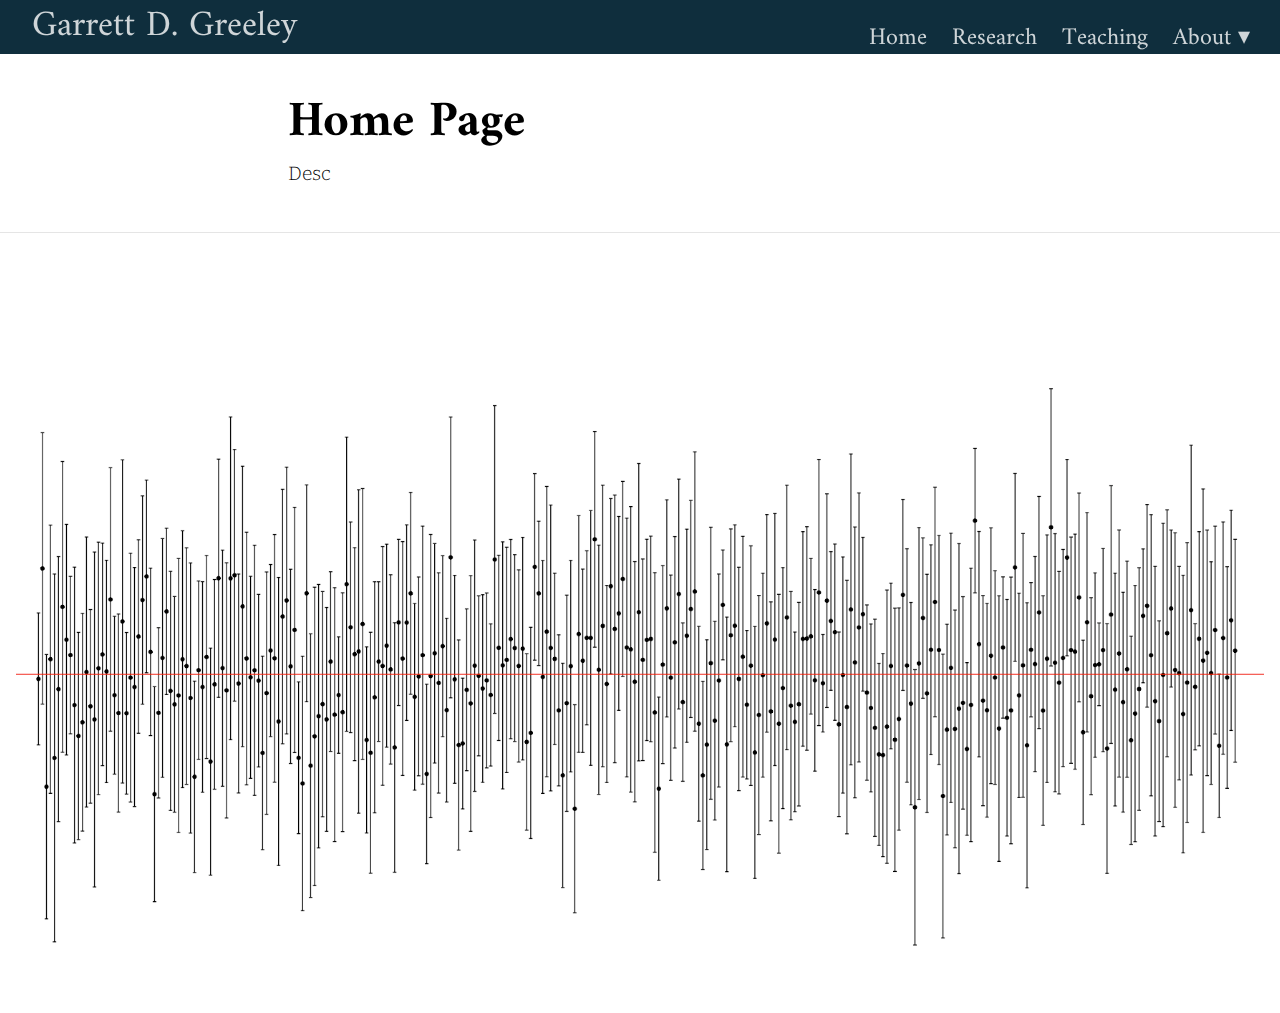
==== docs/index.html @ 9ba61460 "work on banner" ====
<!DOCTYPE html>

<html xmlns="http://www.w3.org/1999/xhtml" lang="" xml:lang="">

<head>
  <meta charset="utf-8"/>
  <meta name="viewport" content="width=device-width, initial-scale=1"/>
  <meta http-equiv="X-UA-Compatible" content="IE=Edge,chrome=1"/>
  <meta name="generator" content="distill" />

  <style type="text/css">
  /* Hide doc at startup (prevent jankiness while JS renders/transforms) */
  body {
    visibility: hidden;
  }
  </style>

 <!--radix_placeholder_import_source-->
 <!--/radix_placeholder_import_source-->

<style type="text/css">code{white-space: pre;}</style>
<style type="text/css" data-origin="pandoc">
pre > code.sourceCode { white-space: pre; position: relative; }
pre > code.sourceCode > span { display: inline-block; line-height: 1.25; }
pre > code.sourceCode > span:empty { height: 1.2em; }
.sourceCode { overflow: visible; }
code.sourceCode > span { color: inherit; text-decoration: inherit; }
div.sourceCode { margin: 1em 0; }
pre.sourceCode { margin: 0; }
@media screen {
div.sourceCode { overflow: auto; }
}
@media print {
pre > code.sourceCode { white-space: pre-wrap; }
pre > code.sourceCode > span { text-indent: -5em; padding-left: 5em; }
}
pre.numberSource code
  { counter-reset: source-line 0; }
pre.numberSource code > span
  { position: relative; left: -4em; counter-increment: source-line; }
pre.numberSource code > span > a:first-child::before
  { content: counter(source-line);
    position: relative; left: -1em; text-align: right; vertical-align: baseline;
    border: none; display: inline-block;
    -webkit-touch-callout: none; -webkit-user-select: none;
    -khtml-user-select: none; -moz-user-select: none;
    -ms-user-select: none; user-select: none;
    padding: 0 4px; width: 4em;
    color: #aaaaaa;
  }
pre.numberSource { margin-left: 3em; border-left: 1px solid #aaaaaa;  padding-left: 4px; }
div.sourceCode
  {   }
@media screen {
pre > code.sourceCode > span > a:first-child::before { text-decoration: underline; }
}
code span.al { color: #ad0000; } /* Alert */
code span.an { color: #5e5e5e; } /* Annotation */
code span.at { color: #20794d; } /* Attribute */
code span.bn { color: #ad0000; } /* BaseN */
code span.bu { } /* BuiltIn */
code span.cf { color: #007ba5; } /* ControlFlow */
code span.ch { color: #20794d; } /* Char */
code span.cn { color: #8f5902; } /* Constant */
code span.co { color: #5e5e5e; } /* Comment */
code span.cv { color: #5e5e5e; font-style: italic; } /* CommentVar */
code span.do { color: #5e5e5e; font-style: italic; } /* Documentation */
code span.dt { color: #ad0000; } /* DataType */
code span.dv { color: #ad0000; } /* DecVal */
code span.er { color: #ad0000; } /* Error */
code span.ex { } /* Extension */
code span.fl { color: #ad0000; } /* Float */
code span.fu { color: #4758ab; } /* Function */
code span.im { } /* Import */
code span.in { color: #5e5e5e; } /* Information */
code span.kw { color: #007ba5; } /* Keyword */
code span.op { color: #5e5e5e; } /* Operator */
code span.ot { color: #007ba5; } /* Other */
code span.pp { color: #ad0000; } /* Preprocessor */
code span.sc { color: #20794d; } /* SpecialChar */
code span.ss { color: #20794d; } /* SpecialString */
code span.st { color: #20794d; } /* String */
code span.va { color: #111111; } /* Variable */
code span.vs { color: #20794d; } /* VerbatimString */
code span.wa { color: #5e5e5e; font-style: italic; } /* Warning */
</style>

  <!--radix_placeholder_meta_tags-->
  <title>Garrett D. Greeley: Home Page</title>

  <meta property="description" itemprop="description" content="Desc"/>



  <!--  https://developers.facebook.com/docs/sharing/webmasters#markup -->
  <meta property="og:title" content="Garrett D. Greeley: Home Page"/>
  <meta property="og:type" content="article"/>
  <meta property="og:description" content="Desc"/>
  <meta property="og:locale" content="en_US"/>
  <meta property="og:site_name" content="Garrett D. Greeley"/>

  <!--  https://dev.twitter.com/cards/types/summary -->
  <meta property="twitter:card" content="summary"/>
  <meta property="twitter:title" content="Garrett D. Greeley: Home Page"/>
  <meta property="twitter:description" content="Desc"/>

  <!--/radix_placeholder_meta_tags-->
  <!--radix_placeholder_rmarkdown_metadata-->

  <script type="text/json" id="radix-rmarkdown-metadata">
  {"type":"list","attributes":{"names":{"type":"character","attributes":{},"value":["title","description","site"]}},"value":[{"type":"character","attributes":{},"value":["Home Page"]},{"type":"character","attributes":{},"value":["Desc"]},{"type":"character","attributes":{},"value":["distill::distill_website"]}]}
  </script>
  <!--/radix_placeholder_rmarkdown_metadata-->
  <!--radix_placeholder_navigation_in_header-->
  <meta name="distill:offset" content=""/>

  <script type="application/javascript">

    window.headroom_prevent_pin = false;

    window.document.addEventListener("DOMContentLoaded", function (event) {

      // initialize headroom for banner
      var header = $('header').get(0);
      var headerHeight = header.offsetHeight;
      var headroom = new Headroom(header, {
        tolerance: 5,
        onPin : function() {
          if (window.headroom_prevent_pin) {
            window.headroom_prevent_pin = false;
            headroom.unpin();
          }
        }
      });
      headroom.init();
      if(window.location.hash)
        headroom.unpin();
      $(header).addClass('headroom--transition');

      // offset scroll location for banner on hash change
      // (see: https://github.com/WickyNilliams/headroom.js/issues/38)
      window.addEventListener("hashchange", function(event) {
        window.scrollTo(0, window.pageYOffset - (headerHeight + 25));
      });

      // responsive menu
      $('.distill-site-header').each(function(i, val) {
        var topnav = $(this);
        var toggle = topnav.find('.nav-toggle');
        toggle.on('click', function() {
          topnav.toggleClass('responsive');
        });
      });

      // nav dropdowns
      $('.nav-dropbtn').click(function(e) {
        $(this).next('.nav-dropdown-content').toggleClass('nav-dropdown-active');
        $(this).parent().siblings('.nav-dropdown')
           .children('.nav-dropdown-content').removeClass('nav-dropdown-active');
      });
      $("body").click(function(e){
        $('.nav-dropdown-content').removeClass('nav-dropdown-active');
      });
      $(".nav-dropdown").click(function(e){
        e.stopPropagation();
      });
    });
  </script>

  <style type="text/css">

  /* Theme (user-documented overrideables for nav appearance) */

  .distill-site-nav {
    color: rgba(255, 255, 255, 0.8);
    background-color: #0F2E3D;
    font-size: 15px;
    font-weight: 300;
  }

  .distill-site-nav a {
    color: inherit;
    text-decoration: none;
  }

  .distill-site-nav a:hover {
    color: white;
  }

  @media print {
    .distill-site-nav {
      display: none;
    }
  }

  .distill-site-header {

  }

  .distill-site-footer {

  }


  /* Site Header */

  .distill-site-header {
    width: 100%;
    box-sizing: border-box;
    z-index: 3;
  }

  .distill-site-header .nav-left {
    display: inline-block;
    margin-left: 8px;
  }

  @media screen and (max-width: 768px) {
    .distill-site-header .nav-left {
      margin-left: 0;
    }
  }


  .distill-site-header .nav-right {
    float: right;
    margin-right: 8px;
  }

  .distill-site-header a,
  .distill-site-header .title {
    display: inline-block;
    text-align: center;
    padding: 14px 10px 14px 10px;
  }

  .distill-site-header .title {
    font-size: 18px;
    min-width: 150px;
  }

  .distill-site-header .logo {
    padding: 0;
  }

  .distill-site-header .logo img {
    display: none;
    max-height: 20px;
    width: auto;
    margin-bottom: -4px;
  }

  .distill-site-header .nav-image img {
    max-height: 18px;
    width: auto;
    display: inline-block;
    margin-bottom: -3px;
  }



  @media screen and (min-width: 1000px) {
    .distill-site-header .logo img {
      display: inline-block;
    }
    .distill-site-header .nav-left {
      margin-left: 20px;
    }
    .distill-site-header .nav-right {
      margin-right: 20px;
    }
    .distill-site-header .title {
      padding-left: 12px;
    }
  }


  .distill-site-header .nav-toggle {
    display: none;
  }

  .nav-dropdown {
    display: inline-block;
    position: relative;
  }

  .nav-dropdown .nav-dropbtn {
    border: none;
    outline: none;
    color: rgba(255, 255, 255, 0.8);
    padding: 16px 10px;
    background-color: transparent;
    font-family: inherit;
    font-size: inherit;
    font-weight: inherit;
    margin: 0;
    margin-top: 1px;
    z-index: 2;
  }

  .nav-dropdown-content {
    display: none;
    position: absolute;
    background-color: white;
    min-width: 200px;
    border: 1px solid rgba(0,0,0,0.15);
    border-radius: 4px;
    box-shadow: 0px 8px 16px 0px rgba(0,0,0,0.1);
    z-index: 1;
    margin-top: 2px;
    white-space: nowrap;
    padding-top: 4px;
    padding-bottom: 4px;
  }

  .nav-dropdown-content hr {
    margin-top: 4px;
    margin-bottom: 4px;
    border: none;
    border-bottom: 1px solid rgba(0, 0, 0, 0.1);
  }

  .nav-dropdown-active {
    display: block;
  }

  .nav-dropdown-content a, .nav-dropdown-content .nav-dropdown-header {
    color: black;
    padding: 6px 24px;
    text-decoration: none;
    display: block;
    text-align: left;
  }

  .nav-dropdown-content .nav-dropdown-header {
    display: block;
    padding: 5px 24px;
    padding-bottom: 0;
    text-transform: uppercase;
    font-size: 14px;
    color: #999999;
    white-space: nowrap;
  }

  .nav-dropdown:hover .nav-dropbtn {
    color: white;
  }

  .nav-dropdown-content a:hover {
    background-color: #ddd;
    color: black;
  }

  .nav-right .nav-dropdown-content {
    margin-left: -45%;
    right: 0;
  }

  @media screen and (max-width: 768px) {
    .distill-site-header a, .distill-site-header .nav-dropdown  {display: none;}
    .distill-site-header a.nav-toggle {
      float: right;
      display: block;
    }
    .distill-site-header .title {
      margin-left: 0;
    }
    .distill-site-header .nav-right {
      margin-right: 0;
    }
    .distill-site-header {
      overflow: hidden;
    }
    .nav-right .nav-dropdown-content {
      margin-left: 0;
    }
  }


  @media screen and (max-width: 768px) {
    .distill-site-header.responsive {position: relative; min-height: 500px; }
    .distill-site-header.responsive a.nav-toggle {
      position: absolute;
      right: 0;
      top: 0;
    }
    .distill-site-header.responsive a,
    .distill-site-header.responsive .nav-dropdown {
      display: block;
      text-align: left;
    }
    .distill-site-header.responsive .nav-left,
    .distill-site-header.responsive .nav-right {
      width: 100%;
    }
    .distill-site-header.responsive .nav-dropdown {float: none;}
    .distill-site-header.responsive .nav-dropdown-content {position: relative;}
    .distill-site-header.responsive .nav-dropdown .nav-dropbtn {
      display: block;
      width: 100%;
      text-align: left;
    }
  }

  /* Site Footer */

  .distill-site-footer {
    width: 100%;
    overflow: hidden;
    box-sizing: border-box;
    z-index: 3;
    margin-top: 30px;
    padding-top: 30px;
    padding-bottom: 30px;
    text-align: center;
  }

  /* Headroom */

  d-title {
    padding-top: 6rem;
  }

  @media print {
    d-title {
      padding-top: 4rem;
    }
  }

  .headroom {
    z-index: 1000;
    position: fixed;
    top: 0;
    left: 0;
    right: 0;
  }

  .headroom--transition {
    transition: all .4s ease-in-out;
  }

  .headroom--unpinned {
    top: -100px;
  }

  .headroom--pinned {
    top: 0;
  }

  /* adjust viewport for navbar height */
  /* helps vertically center bootstrap (non-distill) content */
  .min-vh-100 {
    min-height: calc(100vh - 100px) !important;
  }

  </style>

  <script src="site_libs/jquery-1.11.3/jquery.min.js"></script>
  <link href="site_libs/font-awesome-5.1.0/css/all.css" rel="stylesheet"/>
  <link href="site_libs/font-awesome-5.1.0/css/v4-shims.css" rel="stylesheet"/>
  <script src="site_libs/headroom-0.9.4/headroom.min.js"></script>
  <script src="site_libs/autocomplete-0.37.1/autocomplete.min.js"></script>
  <script src="site_libs/fuse-6.4.1/fuse.min.js"></script>

  <script type="application/javascript">

  function getMeta(metaName) {
    var metas = document.getElementsByTagName('meta');
    for (let i = 0; i < metas.length; i++) {
      if (metas[i].getAttribute('name') === metaName) {
        return metas[i].getAttribute('content');
      }
    }
    return '';
  }

  function offsetURL(url) {
    var offset = getMeta('distill:offset');
    return offset ? offset + '/' + url : url;
  }

  function createFuseIndex() {

    // create fuse index
    var options = {
      keys: [
        { name: 'title', weight: 20 },
        { name: 'categories', weight: 15 },
        { name: 'description', weight: 10 },
        { name: 'contents', weight: 5 },
      ],
      ignoreLocation: true,
      threshold: 0
    };
    var fuse = new window.Fuse([], options);

    // fetch the main search.json
    return fetch(offsetURL('search.json'))
      .then(function(response) {
        if (response.status == 200) {
          return response.json().then(function(json) {
            // index main articles
            json.articles.forEach(function(article) {
              fuse.add(article);
            });
            // download collections and index their articles
            return Promise.all(json.collections.map(function(collection) {
              return fetch(offsetURL(collection)).then(function(response) {
                if (response.status === 200) {
                  return response.json().then(function(articles) {
                    articles.forEach(function(article) {
                      fuse.add(article);
                    });
                  })
                } else {
                  return Promise.reject(
                    new Error('Unexpected status from search index request: ' +
                              response.status)
                  );
                }
              });
            })).then(function() {
              return fuse;
            });
          });

        } else {
          return Promise.reject(
            new Error('Unexpected status from search index request: ' +
                        response.status)
          );
        }
      });
  }

  window.document.addEventListener("DOMContentLoaded", function (event) {

    // get search element (bail if we don't have one)
    var searchEl = window.document.getElementById('distill-search');
    if (!searchEl)
      return;

    createFuseIndex()
      .then(function(fuse) {

        // make search box visible
        searchEl.classList.remove('hidden');

        // initialize autocomplete
        var options = {
          autoselect: true,
          hint: false,
          minLength: 2,
        };
        window.autocomplete(searchEl, options, [{
          source: function(query, callback) {
            const searchOptions = {
              isCaseSensitive: false,
              shouldSort: true,
              minMatchCharLength: 2,
              limit: 10,
            };
            var results = fuse.search(query, searchOptions);
            callback(results
              .map(function(result) { return result.item; })
            );
          },
          templates: {
            suggestion: function(suggestion) {
              var img = suggestion.preview && Object.keys(suggestion.preview).length > 0
                ? `<img src="${offsetURL(suggestion.preview)}"</img>`
                : '';
              var html = `
                <div class="search-item">
                  <h3>${suggestion.title}</h3>
                  <div class="search-item-description">
                    ${suggestion.description || ''}
                  </div>
                  <div class="search-item-preview">
                    ${img}
                  </div>
                </div>
              `;
              return html;
            }
          }
        }]).on('autocomplete:selected', function(event, suggestion) {
          window.location.href = offsetURL(suggestion.path);
        });
        // remove inline display style on autocompleter (we want to
        // manage responsive display via css)
        $('.algolia-autocomplete').css("display", "");
      })
      .catch(function(error) {
        console.log(error);
      });

  });

  </script>

  <style type="text/css">

  .nav-search {
    font-size: x-small;
  }

  /* Algolioa Autocomplete */

  .algolia-autocomplete {
    display: inline-block;
    margin-left: 10px;
    vertical-align: sub;
    background-color: white;
    color: black;
    padding: 6px;
    padding-top: 8px;
    padding-bottom: 0;
    border-radius: 6px;
    border: 1px #0F2E3D solid;
    width: 180px;
  }


  @media screen and (max-width: 768px) {
    .distill-site-nav .algolia-autocomplete {
      display: none;
      visibility: hidden;
    }
    .distill-site-nav.responsive .algolia-autocomplete {
      display: inline-block;
      visibility: visible;
    }
    .distill-site-nav.responsive .algolia-autocomplete .aa-dropdown-menu {
      margin-left: 0;
      width: 400px;
      max-height: 400px;
    }
  }

  .algolia-autocomplete .aa-input, .algolia-autocomplete .aa-hint {
    width: 90%;
    outline: none;
    border: none;
  }

  .algolia-autocomplete .aa-hint {
    color: #999;
  }
  .algolia-autocomplete .aa-dropdown-menu {
    width: 550px;
    max-height: 70vh;
    overflow-x: visible;
    overflow-y: scroll;
    padding: 5px;
    margin-top: 3px;
    margin-left: -150px;
    background-color: #fff;
    border-radius: 5px;
    border: 1px solid #999;
    border-top: none;
  }

  .algolia-autocomplete .aa-dropdown-menu .aa-suggestion {
    cursor: pointer;
    padding: 5px 4px;
    border-bottom: 1px solid #eee;
  }

  .algolia-autocomplete .aa-dropdown-menu .aa-suggestion:last-of-type {
    border-bottom: none;
    margin-bottom: 2px;
  }

  .algolia-autocomplete .aa-dropdown-menu .aa-suggestion .search-item {
    overflow: hidden;
    font-size: 0.8em;
    line-height: 1.4em;
  }

  .algolia-autocomplete .aa-dropdown-menu .aa-suggestion .search-item h3 {
    font-size: 1rem;
    margin-block-start: 0;
    margin-block-end: 5px;
  }

  .algolia-autocomplete .aa-dropdown-menu .aa-suggestion .search-item-description {
    display: inline-block;
    overflow: hidden;
    height: 2.8em;
    width: 80%;
    margin-right: 4%;
  }

  .algolia-autocomplete .aa-dropdown-menu .aa-suggestion .search-item-preview {
    display: inline-block;
    width: 15%;
  }

  .algolia-autocomplete .aa-dropdown-menu .aa-suggestion .search-item-preview img {
    height: 3em;
    width: auto;
    display: none;
  }

  .algolia-autocomplete .aa-dropdown-menu .aa-suggestion .search-item-preview img[src] {
    display: initial;
  }

  .algolia-autocomplete .aa-dropdown-menu .aa-suggestion.aa-cursor {
    background-color: #eee;
  }
  .algolia-autocomplete .aa-dropdown-menu .aa-suggestion em {
    font-weight: bold;
    font-style: normal;
  }

  </style>


  <!--/radix_placeholder_navigation_in_header-->
  <!--radix_placeholder_distill-->

  <style type="text/css">

  body {
    background-color: white;
  }

  .pandoc-table {
    width: 100%;
  }

  .pandoc-table>caption {
    margin-bottom: 10px;
  }

  .pandoc-table th:not([align]) {
    text-align: left;
  }

  .pagedtable-footer {
    font-size: 15px;
  }

  d-byline .byline {
    grid-template-columns: 2fr 2fr;
  }

  d-byline .byline h3 {
    margin-block-start: 1.5em;
  }

  d-byline .byline .authors-affiliations h3 {
    margin-block-start: 0.5em;
  }

  .authors-affiliations .orcid-id {
    width: 16px;
    height:16px;
    margin-left: 4px;
    margin-right: 4px;
    vertical-align: middle;
    padding-bottom: 2px;
  }

  d-title .dt-tags {
    margin-top: 1em;
    grid-column: text;
  }

  .dt-tags .dt-tag {
    text-decoration: none;
    display: inline-block;
    color: rgba(0,0,0,0.6);
    padding: 0em 0.4em;
    margin-right: 0.5em;
    margin-bottom: 0.4em;
    font-size: 70%;
    border: 1px solid rgba(0,0,0,0.2);
    border-radius: 3px;
    text-transform: uppercase;
    font-weight: 500;
  }

  d-article table.gt_table td,
  d-article table.gt_table th {
    border-bottom: none;
  }

  .html-widget {
    margin-bottom: 2.0em;
  }

  .l-screen-inset {
    padding-right: 16px;
  }

  .l-screen .caption {
    margin-left: 10px;
  }

  .shaded {
    background: rgb(247, 247, 247);
    padding-top: 20px;
    padding-bottom: 20px;
    border-top: 1px solid rgba(0, 0, 0, 0.1);
    border-bottom: 1px solid rgba(0, 0, 0, 0.1);
  }

  .shaded .html-widget {
    margin-bottom: 0;
    border: 1px solid rgba(0, 0, 0, 0.1);
  }

  .shaded .shaded-content {
    background: white;
  }

  .text-output {
    margin-top: 0;
    line-height: 1.5em;
  }

  .hidden {
    display: none !important;
  }

  d-article {
    padding-top: 2.5rem;
    padding-bottom: 30px;
  }

  d-appendix {
    padding-top: 30px;
  }

  d-article>p>img {
    width: 100%;
  }

  d-article h2 {
    margin: 1rem 0 1.5rem 0;
  }

  d-article h3 {
    margin-top: 1.5rem;
  }

  d-article iframe {
    border: 1px solid rgba(0, 0, 0, 0.1);
    margin-bottom: 2.0em;
    width: 100%;
  }

  /* Tweak code blocks */

  d-article div.sourceCode code,
  d-article pre code {
    font-family: Consolas, Monaco, 'Andale Mono', 'Ubuntu Mono', monospace;
  }

  d-article pre,
  d-article div.sourceCode,
  d-article div.sourceCode pre {
    overflow: auto;
  }

  d-article div.sourceCode {
    background-color: white;
  }

  d-article div.sourceCode pre {
    padding-left: 10px;
    font-size: 12px;
    border-left: 2px solid rgba(0,0,0,0.1);
  }

  d-article pre {
    font-size: 12px;
    color: black;
    background: none;
    margin-top: 0;
    text-align: left;
    white-space: pre;
    word-spacing: normal;
    word-break: normal;
    word-wrap: normal;
    line-height: 1.5;

    -moz-tab-size: 4;
    -o-tab-size: 4;
    tab-size: 4;

    -webkit-hyphens: none;
    -moz-hyphens: none;
    -ms-hyphens: none;
    hyphens: none;
  }

  d-article pre a {
    border-bottom: none;
  }

  d-article pre a:hover {
    border-bottom: none;
    text-decoration: underline;
  }

  d-article details {
    grid-column: text;
    margin-bottom: 0.8em;
  }

  @media(min-width: 768px) {

  d-article pre,
  d-article div.sourceCode,
  d-article div.sourceCode pre {
    overflow: visible !important;
  }

  d-article div.sourceCode pre {
    padding-left: 18px;
    font-size: 14px;
  }

  d-article pre {
    font-size: 14px;
  }

  }

  figure img.external {
    background: white;
    border: 1px solid rgba(0, 0, 0, 0.1);
    box-shadow: 0 1px 8px rgba(0, 0, 0, 0.1);
    padding: 18px;
    box-sizing: border-box;
  }

  /* CSS for d-contents */

  .d-contents {
    grid-column: text;
    color: rgba(0,0,0,0.8);
    font-size: 0.9em;
    padding-bottom: 1em;
    margin-bottom: 1em;
    padding-bottom: 0.5em;
    margin-bottom: 1em;
    padding-left: 0.25em;
    justify-self: start;
  }

  @media(min-width: 1000px) {
    .d-contents.d-contents-float {
      height: 0;
      grid-column-start: 1;
      grid-column-end: 4;
      justify-self: center;
      padding-right: 3em;
      padding-left: 2em;
    }
  }

  .d-contents nav h3 {
    font-size: 18px;
    margin-top: 0;
    margin-bottom: 1em;
  }

  .d-contents li {
    list-style-type: none
  }

  .d-contents nav > ul {
    padding-left: 0;
  }

  .d-contents ul {
    padding-left: 1em
  }

  .d-contents nav ul li {
    margin-top: 0.6em;
    margin-bottom: 0.2em;
  }

  .d-contents nav a {
    font-size: 13px;
    border-bottom: none;
    text-decoration: none
    color: rgba(0, 0, 0, 0.8);
  }

  .d-contents nav a:hover {
    text-decoration: underline solid rgba(0, 0, 0, 0.6)
  }

  .d-contents nav > ul > li > a {
    font-weight: 600;
  }

  .d-contents nav > ul > li > ul {
    font-weight: inherit;
  }

  .d-contents nav > ul > li > ul > li {
    margin-top: 0.2em;
  }


  .d-contents nav ul {
    margin-top: 0;
    margin-bottom: 0.25em;
  }

  .d-article-with-toc h2:nth-child(2) {
    margin-top: 0;
  }


  /* Figure */

  .figure {
    position: relative;
    margin-bottom: 2.5em;
    margin-top: 1.5em;
  }

  .figure img {
    width: 100%;
  }

  .figure .caption {
    color: rgba(0, 0, 0, 0.6);
    font-size: 12px;
    line-height: 1.5em;
  }

  .figure img.external {
    background: white;
    border: 1px solid rgba(0, 0, 0, 0.1);
    box-shadow: 0 1px 8px rgba(0, 0, 0, 0.1);
    padding: 18px;
    box-sizing: border-box;
  }

  .figure .caption a {
    color: rgba(0, 0, 0, 0.6);
  }

  .figure .caption b,
  .figure .caption strong, {
    font-weight: 600;
    color: rgba(0, 0, 0, 1.0);
  }

  /* Citations */

  d-article .citation {
    color: inherit;
    cursor: inherit;
  }

  div.hanging-indent{
    margin-left: 1em; text-indent: -1em;
  }

  /* Citation hover box */

  .tippy-box[data-theme~=light-border] {
    background-color: rgba(250, 250, 250, 0.95);
  }

  .tippy-content > p {
    margin-bottom: 0;
    padding: 2px;
  }


  /* Tweak 1000px media break to show more text */

  @media(min-width: 1000px) {
    .base-grid,
    distill-header,
    d-title,
    d-abstract,
    d-article,
    d-appendix,
    distill-appendix,
    d-byline,
    d-footnote-list,
    d-citation-list,
    distill-footer {
      grid-template-columns: [screen-start] 1fr [page-start kicker-start] 80px [middle-start] 50px [text-start kicker-end] 65px 65px 65px 65px 65px 65px 65px 65px [text-end gutter-start] 65px [middle-end] 65px [page-end gutter-end] 1fr [screen-end];
      grid-column-gap: 16px;
    }

    .grid {
      grid-column-gap: 16px;
    }

    d-article {
      font-size: 1.06rem;
      line-height: 1.7em;
    }
    figure .caption, .figure .caption, figure figcaption {
      font-size: 13px;
    }
  }

  @media(min-width: 1180px) {
    .base-grid,
    distill-header,
    d-title,
    d-abstract,
    d-article,
    d-appendix,
    distill-appendix,
    d-byline,
    d-footnote-list,
    d-citation-list,
    distill-footer {
      grid-template-columns: [screen-start] 1fr [page-start kicker-start] 60px [middle-start] 60px [text-start kicker-end] 60px 60px 60px 60px 60px 60px 60px 60px [text-end gutter-start] 60px [middle-end] 60px [page-end gutter-end] 1fr [screen-end];
      grid-column-gap: 32px;
    }

    .grid {
      grid-column-gap: 32px;
    }
  }


  /* Get the citation styles for the appendix (not auto-injected on render since
     we do our own rendering of the citation appendix) */

  d-appendix .citation-appendix,
  .d-appendix .citation-appendix {
    font-size: 11px;
    line-height: 15px;
    border-left: 1px solid rgba(0, 0, 0, 0.1);
    padding-left: 18px;
    border: 1px solid rgba(0,0,0,0.1);
    background: rgba(0, 0, 0, 0.02);
    padding: 10px 18px;
    border-radius: 3px;
    color: rgba(150, 150, 150, 1);
    overflow: hidden;
    margin-top: -12px;
    white-space: pre-wrap;
    word-wrap: break-word;
  }

  /* Include appendix styles here so they can be overridden */

  d-appendix {
    contain: layout style;
    font-size: 0.8em;
    line-height: 1.7em;
    margin-top: 60px;
    margin-bottom: 0;
    border-top: 1px solid rgba(0, 0, 0, 0.1);
    color: rgba(0,0,0,0.5);
    padding-top: 60px;
    padding-bottom: 48px;
  }

  d-appendix h3 {
    grid-column: page-start / text-start;
    font-size: 15px;
    font-weight: 500;
    margin-top: 1em;
    margin-bottom: 0;
    color: rgba(0,0,0,0.65);
  }

  d-appendix h3 + * {
    margin-top: 1em;
  }

  d-appendix ol {
    padding: 0 0 0 15px;
  }

  @media (min-width: 768px) {
    d-appendix ol {
      padding: 0 0 0 30px;
      margin-left: -30px;
    }
  }

  d-appendix li {
    margin-bottom: 1em;
  }

  d-appendix a {
    color: rgba(0, 0, 0, 0.6);
  }

  d-appendix > * {
    grid-column: text;
  }

  d-appendix > d-footnote-list,
  d-appendix > d-citation-list,
  d-appendix > distill-appendix {
    grid-column: screen;
  }

  /* Include footnote styles here so they can be overridden */

  d-footnote-list {
    contain: layout style;
  }

  d-footnote-list > * {
    grid-column: text;
  }

  d-footnote-list a.footnote-backlink {
    color: rgba(0,0,0,0.3);
    padding-left: 0.5em;
  }



  /* Anchor.js */

  .anchorjs-link {
    /*transition: all .25s linear; */
    text-decoration: none;
    border-bottom: none;
  }
  *:hover > .anchorjs-link {
    margin-left: -1.125em !important;
    text-decoration: none;
    border-bottom: none;
  }

  /* Social footer */

  .social_footer {
    margin-top: 30px;
    margin-bottom: 0;
    color: rgba(0,0,0,0.67);
  }

  .disqus-comments {
    margin-right: 30px;
  }

  .disqus-comment-count {
    border-bottom: 1px solid rgba(0, 0, 0, 0.4);
    cursor: pointer;
  }

  #disqus_thread {
    margin-top: 30px;
  }

  .article-sharing a {
    border-bottom: none;
    margin-right: 8px;
  }

  .article-sharing a:hover {
    border-bottom: none;
  }

  .sidebar-section.subscribe {
    font-size: 12px;
    line-height: 1.6em;
  }

  .subscribe p {
    margin-bottom: 0.5em;
  }


  .article-footer .subscribe {
    font-size: 15px;
    margin-top: 45px;
  }


  .sidebar-section.custom {
    font-size: 12px;
    line-height: 1.6em;
  }

  .custom p {
    margin-bottom: 0.5em;
  }

  /* Styles for listing layout (hide title) */
  .layout-listing d-title, .layout-listing .d-title {
    display: none;
  }

  /* Styles for posts lists (not auto-injected) */


  .posts-with-sidebar {
    padding-left: 45px;
    padding-right: 45px;
  }

  .posts-list .description h2,
  .posts-list .description p {
    font-family: -apple-system, BlinkMacSystemFont, "Segoe UI", Roboto, Oxygen, Ubuntu, Cantarell, "Fira Sans", "Droid Sans", "Helvetica Neue", Arial, sans-serif;
  }

  .posts-list .description h2 {
    font-weight: 700;
    border-bottom: none;
    padding-bottom: 0;
  }

  .posts-list h2.post-tag {
    border-bottom: 1px solid rgba(0, 0, 0, 0.2);
    padding-bottom: 12px;
  }
  .posts-list {
    margin-top: 60px;
    margin-bottom: 24px;
  }

  .posts-list .post-preview {
    text-decoration: none;
    overflow: hidden;
    display: block;
    border-bottom: 1px solid rgba(0, 0, 0, 0.1);
    padding: 24px 0;
  }

  .post-preview-last {
    border-bottom: none !important;
  }

  .posts-list .posts-list-caption {
    grid-column: screen;
    font-weight: 400;
  }

  .posts-list .post-preview h2 {
    margin: 0 0 6px 0;
    line-height: 1.2em;
    font-style: normal;
    font-size: 24px;
  }

  .posts-list .post-preview p {
    margin: 0 0 12px 0;
    line-height: 1.4em;
    font-size: 16px;
  }

  .posts-list .post-preview .thumbnail {
    box-sizing: border-box;
    margin-bottom: 24px;
    position: relative;
    max-width: 500px;
  }
  .posts-list .post-preview img {
    width: 100%;
    display: block;
  }

  .posts-list .metadata {
    font-size: 12px;
    line-height: 1.4em;
    margin-bottom: 18px;
  }

  .posts-list .metadata > * {
    display: inline-block;
  }

  .posts-list .metadata .publishedDate {
    margin-right: 2em;
  }

  .posts-list .metadata .dt-authors {
    display: block;
    margin-top: 0.3em;
    margin-right: 2em;
  }

  .posts-list .dt-tags {
    display: block;
    line-height: 1em;
  }

  .posts-list .dt-tags .dt-tag {
    display: inline-block;
    color: rgba(0,0,0,0.6);
    padding: 0.3em 0.4em;
    margin-right: 0.2em;
    margin-bottom: 0.4em;
    font-size: 60%;
    border: 1px solid rgba(0,0,0,0.2);
    border-radius: 3px;
    text-transform: uppercase;
    font-weight: 500;
  }

  .posts-list img {
    opacity: 1;
  }

  .posts-list img[data-src] {
    opacity: 0;
  }

  .posts-more {
    clear: both;
  }


  .posts-sidebar {
    font-size: 16px;
  }

  .posts-sidebar h3 {
    font-size: 16px;
    margin-top: 0;
    margin-bottom: 0.5em;
    font-weight: 400;
    text-transform: uppercase;
  }

  .sidebar-section {
    margin-bottom: 30px;
  }

  .categories ul {
    list-style-type: none;
    margin: 0;
    padding: 0;
  }

  .categories li {
    color: rgba(0, 0, 0, 0.8);
    margin-bottom: 0;
  }

  .categories li>a {
    border-bottom: none;
  }

  .categories li>a:hover {
    border-bottom: 1px solid rgba(0, 0, 0, 0.4);
  }

  .categories .active {
    font-weight: 600;
  }

  .categories .category-count {
    color: rgba(0, 0, 0, 0.4);
  }


  @media(min-width: 768px) {
    .posts-list .post-preview h2 {
      font-size: 26px;
    }
    .posts-list .post-preview .thumbnail {
      float: right;
      width: 30%;
      margin-bottom: 0;
    }
    .posts-list .post-preview .description {
      float: left;
      width: 45%;
    }
    .posts-list .post-preview .metadata {
      float: left;
      width: 20%;
      margin-top: 8px;
    }
    .posts-list .post-preview p {
      margin: 0 0 12px 0;
      line-height: 1.5em;
      font-size: 16px;
    }
    .posts-with-sidebar .posts-list {
      float: left;
      width: 75%;
    }
    .posts-with-sidebar .posts-sidebar {
      float: right;
      width: 20%;
      margin-top: 60px;
      padding-top: 24px;
      padding-bottom: 24px;
    }
  }


  /* Improve display for browsers without grid (IE/Edge <= 15) */

  .downlevel {
    line-height: 1.6em;
    font-family: -apple-system, BlinkMacSystemFont, "Segoe UI", Roboto, Oxygen, Ubuntu, Cantarell, "Fira Sans", "Droid Sans", "Helvetica Neue", Arial, sans-serif;
    margin: 0;
  }

  .downlevel .d-title {
    padding-top: 6rem;
    padding-bottom: 1.5rem;
  }

  .downlevel .d-title h1 {
    font-size: 50px;
    font-weight: 700;
    line-height: 1.1em;
    margin: 0 0 0.5rem;
  }

  .downlevel .d-title p {
    font-weight: 300;
    font-size: 1.2rem;
    line-height: 1.55em;
    margin-top: 0;
  }

  .downlevel .d-byline {
    padding-top: 0.8em;
    padding-bottom: 0.8em;
    font-size: 0.8rem;
    line-height: 1.8em;
  }

  .downlevel .section-separator {
    border: none;
    border-top: 1px solid rgba(0, 0, 0, 0.1);
  }

  .downlevel .d-article {
    font-size: 1.06rem;
    line-height: 1.7em;
    padding-top: 1rem;
    padding-bottom: 2rem;
  }


  .downlevel .d-appendix {
    padding-left: 0;
    padding-right: 0;
    max-width: none;
    font-size: 0.8em;
    line-height: 1.7em;
    margin-bottom: 0;
    color: rgba(0,0,0,0.5);
    padding-top: 40px;
    padding-bottom: 48px;
  }

  .downlevel .footnotes ol {
    padding-left: 13px;
  }

  .downlevel .base-grid,
  .downlevel .distill-header,
  .downlevel .d-title,
  .downlevel .d-abstract,
  .downlevel .d-article,
  .downlevel .d-appendix,
  .downlevel .distill-appendix,
  .downlevel .d-byline,
  .downlevel .d-footnote-list,
  .downlevel .d-citation-list,
  .downlevel .distill-footer,
  .downlevel .appendix-bottom,
  .downlevel .posts-container {
    padding-left: 40px;
    padding-right: 40px;
  }

  @media(min-width: 768px) {
    .downlevel .base-grid,
    .downlevel .distill-header,
    .downlevel .d-title,
    .downlevel .d-abstract,
    .downlevel .d-article,
    .downlevel .d-appendix,
    .downlevel .distill-appendix,
    .downlevel .d-byline,
    .downlevel .d-footnote-list,
    .downlevel .d-citation-list,
    .downlevel .distill-footer,
    .downlevel .appendix-bottom,
    .downlevel .posts-container {
    padding-left: 150px;
    padding-right: 150px;
    max-width: 900px;
  }
  }

  .downlevel pre code {
    display: block;
    border-left: 2px solid rgba(0, 0, 0, .1);
    padding: 0 0 0 20px;
    font-size: 14px;
  }

  .downlevel code, .downlevel pre {
    color: black;
    background: none;
    font-family: Consolas, Monaco, 'Andale Mono', 'Ubuntu Mono', monospace;
    text-align: left;
    white-space: pre;
    word-spacing: normal;
    word-break: normal;
    word-wrap: normal;
    line-height: 1.5;

    -moz-tab-size: 4;
    -o-tab-size: 4;
    tab-size: 4;

    -webkit-hyphens: none;
    -moz-hyphens: none;
    -ms-hyphens: none;
    hyphens: none;
  }

  .downlevel .posts-list .post-preview {
    color: inherit;
  }



  </style>

  <script type="application/javascript">

  function is_downlevel_browser() {
    if (bowser.isUnsupportedBrowser({ msie: "12", msedge: "16"},
                                   window.navigator.userAgent)) {
      return true;
    } else {
      return window.load_distill_framework === undefined;
    }
  }

  // show body when load is complete
  function on_load_complete() {

    // add anchors
    if (window.anchors) {
      window.anchors.options.placement = 'left';
      window.anchors.add('d-article > h2, d-article > h3, d-article > h4, d-article > h5');
    }


    // set body to visible
    document.body.style.visibility = 'visible';

    // force redraw for leaflet widgets
    if (window.HTMLWidgets) {
      var maps = window.HTMLWidgets.findAll(".leaflet");
      $.each(maps, function(i, el) {
        var map = this.getMap();
        map.invalidateSize();
        map.eachLayer(function(layer) {
          if (layer instanceof L.TileLayer)
            layer.redraw();
        });
      });
    }

    // trigger 'shown' so htmlwidgets resize
    $('d-article').trigger('shown');
  }

  function init_distill() {

    init_common();

    // create front matter
    var front_matter = $('<d-front-matter></d-front-matter>');
    $('#distill-front-matter').wrap(front_matter);

    // create d-title
    $('.d-title').changeElementType('d-title');

    // create d-byline
    var byline = $('<d-byline></d-byline>');
    $('.d-byline').replaceWith(byline);

    // create d-article
    var article = $('<d-article></d-article>');
    $('.d-article').wrap(article).children().unwrap();

    // move posts container into article
    $('.posts-container').appendTo($('d-article'));

    // create d-appendix
    $('.d-appendix').changeElementType('d-appendix');

    // flag indicating that we have appendix items
    var appendix = $('.appendix-bottom').children('h3').length > 0;

    // replace footnotes with <d-footnote>
    $('.footnote-ref').each(function(i, val) {
      appendix = true;
      var href = $(this).attr('href');
      var id = href.replace('#', '');
      var fn = $('#' + id);
      var fn_p = $('#' + id + '>p');
      fn_p.find('.footnote-back').remove();
      var text = fn_p.html();
      var dtfn = $('<d-footnote></d-footnote>');
      dtfn.html(text);
      $(this).replaceWith(dtfn);
    });
    // remove footnotes
    $('.footnotes').remove();

    // move refs into #references-listing
    $('#references-listing').replaceWith($('#refs'));

    $('h1.appendix, h2.appendix').each(function(i, val) {
      $(this).changeElementType('h3');
    });
    $('h3.appendix').each(function(i, val) {
      var id = $(this).attr('id');
      $('.d-contents a[href="#' + id + '"]').parent().remove();
      appendix = true;
      $(this).nextUntil($('h1, h2, h3')).addBack().appendTo($('d-appendix'));
    });

    // show d-appendix if we have appendix content
    $("d-appendix").css('display', appendix ? 'grid' : 'none');

    // localize layout chunks to just output
    $('.layout-chunk').each(function(i, val) {

      // capture layout
      var layout = $(this).attr('data-layout');

      // apply layout to markdown level block elements
      var elements = $(this).children().not('details, div.sourceCode, pre, script');
      elements.each(function(i, el) {
        var layout_div = $('<div class="' + layout + '"></div>');
        if (layout_div.hasClass('shaded')) {
          var shaded_content = $('<div class="shaded-content"></div>');
          $(this).wrap(shaded_content);
          $(this).parent().wrap(layout_div);
        } else {
          $(this).wrap(layout_div);
        }
      });


      // unwrap the layout-chunk div
      $(this).children().unwrap();
    });

    // remove code block used to force  highlighting css
    $('.distill-force-highlighting-css').parent().remove();

    // remove empty line numbers inserted by pandoc when using a
    // custom syntax highlighting theme
    $('code.sourceCode a:empty').remove();

    // load distill framework
    load_distill_framework();

    // wait for window.distillRunlevel == 4 to do post processing
    function distill_post_process() {

      if (!window.distillRunlevel || window.distillRunlevel < 4)
        return;

      // hide author/affiliations entirely if we have no authors
      var front_matter = JSON.parse($("#distill-front-matter").html());
      var have_authors = front_matter.authors && front_matter.authors.length > 0;
      if (!have_authors)
        $('d-byline').addClass('hidden');

      // article with toc class
      $('.d-contents').parent().addClass('d-article-with-toc');

      // strip links that point to #
      $('.authors-affiliations').find('a[href="#"]').removeAttr('href');

      // add orcid ids
      $('.authors-affiliations').find('.author').each(function(i, el) {
        var orcid_id = front_matter.authors[i].orcidID;
        if (orcid_id) {
          var a = $('<a></a>');
          a.attr('href', 'https://orcid.org/' + orcid_id);
          var img = $('<img></img>');
          img.addClass('orcid-id');
          img.attr('alt', 'ORCID ID');
          img.attr('src','[data-uri]');
          a.append(img);
          $(this).append(a);
        }
      });

      // hide elements of author/affiliations grid that have no value
      function hide_byline_column(caption) {
        $('d-byline').find('h3:contains("' + caption + '")').parent().css('visibility', 'hidden');
      }

      // affiliations
      var have_affiliations = false;
      for (var i = 0; i<front_matter.authors.length; ++i) {
        var author = front_matter.authors[i];
        if (author.affiliation !== "&nbsp;") {
          have_affiliations = true;
          break;
        }
      }
      if (!have_affiliations)
        $('d-byline').find('h3:contains("Affiliations")').css('visibility', 'hidden');

      // published date
      if (!front_matter.publishedDate)
        hide_byline_column("Published");

      // document object identifier
      var doi = $('d-byline').find('h3:contains("DOI")');
      var doi_p = doi.next().empty();
      if (!front_matter.doi) {
        // if we have a citation and valid citationText then link to that
        if ($('#citation').length > 0 && front_matter.citationText) {
          doi.html('Citation');
          $('<a href="#citation"></a>')
            .text(front_matter.citationText)
            .appendTo(doi_p);
        } else {
          hide_byline_column("DOI");
        }
      } else {
        $('<a></a>')
           .attr('href', "https://doi.org/" + front_matter.doi)
           .html(front_matter.doi)
           .appendTo(doi_p);
      }

       // change plural form of authors/affiliations
      if (front_matter.authors.length === 1) {
        var grid = $('.authors-affiliations');
        grid.children('h3:contains("Authors")').text('Author');
        grid.children('h3:contains("Affiliations")').text('Affiliation');
      }

      // remove d-appendix and d-footnote-list local styles
      $('d-appendix > style:first-child').remove();
      $('d-footnote-list > style:first-child').remove();

      // move appendix-bottom entries to the bottom
      $('.appendix-bottom').appendTo('d-appendix').children().unwrap();
      $('.appendix-bottom').remove();

      // hoverable references
      $('span.citation[data-cites]').each(function() {
        var refHtml = $('#ref-' + $(this).attr('data-cites')).html();
        window.tippy(this, {
          allowHTML: true,
          content: refHtml,
          maxWidth: 500,
          interactive: true,
          interactiveBorder: 10,
          theme: 'light-border',
          placement: 'bottom-start'
        });
      });

      // clear polling timer
      clearInterval(tid);

      // show body now that everything is ready
      on_load_complete();
    }

    var tid = setInterval(distill_post_process, 50);
    distill_post_process();

  }

  function init_downlevel() {

    init_common();

     // insert hr after d-title
    $('.d-title').after($('<hr class="section-separator"/>'));

    // check if we have authors
    var front_matter = JSON.parse($("#distill-front-matter").html());
    var have_authors = front_matter.authors && front_matter.authors.length > 0;

    // manage byline/border
    if (!have_authors)
      $('.d-byline').remove();
    $('.d-byline').after($('<hr class="section-separator"/>'));
    $('.d-byline a').remove();

    // remove toc
    $('.d-contents').remove();

    // move appendix elements
    $('h1.appendix, h2.appendix').each(function(i, val) {
      $(this).changeElementType('h3');
    });
    $('h3.appendix').each(function(i, val) {
      $(this).nextUntil($('h1, h2, h3')).addBack().appendTo($('.d-appendix'));
    });


    // inject headers into references and footnotes
    var refs_header = $('<h3></h3>');
    refs_header.text('References');
    $('#refs').prepend(refs_header);

    var footnotes_header = $('<h3></h3');
    footnotes_header.text('Footnotes');
    $('.footnotes').children('hr').first().replaceWith(footnotes_header);

    // move appendix-bottom entries to the bottom
    $('.appendix-bottom').appendTo('.d-appendix').children().unwrap();
    $('.appendix-bottom').remove();

    // remove appendix if it's empty
    if ($('.d-appendix').children().length === 0)
      $('.d-appendix').remove();

    // prepend separator above appendix
    $('.d-appendix').before($('<hr class="section-separator" style="clear: both"/>'));

    // trim code
    $('pre>code').each(function(i, val) {
      $(this).html($.trim($(this).html()));
    });

    // move posts-container right before article
    $('.posts-container').insertBefore($('.d-article'));

    $('body').addClass('downlevel');

    on_load_complete();
  }


  function init_common() {

    // jquery plugin to change element types
    (function($) {
      $.fn.changeElementType = function(newType) {
        var attrs = {};

        $.each(this[0].attributes, function(idx, attr) {
          attrs[attr.nodeName] = attr.nodeValue;
        });

        this.replaceWith(function() {
          return $("<" + newType + "/>", attrs).append($(this).contents());
        });
      };
    })(jQuery);

    // prevent underline for linked images
    $('a > img').parent().css({'border-bottom' : 'none'});

    // mark non-body figures created by knitr chunks as 100% width
    $('.layout-chunk').each(function(i, val) {
      var figures = $(this).find('img, .html-widget');
      if ($(this).attr('data-layout') !== "l-body") {
        figures.css('width', '100%');
      } else {
        figures.css('max-width', '100%');
        figures.filter("[width]").each(function(i, val) {
          var fig = $(this);
          fig.css('width', fig.attr('width') + 'px');
        });

      }
    });

    // auto-append index.html to post-preview links in file: protocol
    // and in rstudio ide preview
    $('.post-preview').each(function(i, val) {
      if (window.location.protocol === "file:")
        $(this).attr('href', $(this).attr('href') + "index.html");
    });

    // get rid of index.html references in header
    if (window.location.protocol !== "file:") {
      $('.distill-site-header a[href]').each(function(i,val) {
        $(this).attr('href', $(this).attr('href').replace("index.html", "./"));
      });
    }

    // add class to pandoc style tables
    $('tr.header').parent('thead').parent('table').addClass('pandoc-table');
    $('.kable-table').children('table').addClass('pandoc-table');

    // add figcaption style to table captions
    $('caption').parent('table').addClass("figcaption");

    // initialize posts list
    if (window.init_posts_list)
      window.init_posts_list();

    // implmement disqus comment link
    $('.disqus-comment-count').click(function() {
      window.headroom_prevent_pin = true;
      $('#disqus_thread').toggleClass('hidden');
      if (!$('#disqus_thread').hasClass('hidden')) {
        var offset = $(this).offset();
        $(window).resize();
        $('html, body').animate({
          scrollTop: offset.top - 35
        });
      }
    });
  }

  document.addEventListener('DOMContentLoaded', function() {
    if (is_downlevel_browser())
      init_downlevel();
    else
      window.addEventListener('WebComponentsReady', init_distill);
  });

  </script>

  <style type="text/css">
  /* base variables */

  /* Edit the CSS properties in this file to create a custom
     Distill theme. Only edit values in the right column
     for each row; values shown are the CSS defaults.
     To return any property to the default,
     you may set its value to: unset
     All rows must end with a semi-colon.                      */

  /* Optional: embed custom fonts here with `@import`          */
  /* This must remain at the top of this file.                 */



  html {
    /*-- Main font sizes --*/
    --title-size:      50px;
    --body-size:       1.06rem;
    --code-size:       14px;
    --aside-size:      12px;
    --fig-cap-size:    13px;
    /*-- Main font colors --*/
    --title-color:     #000000;
    --header-color:    rgba(0, 0, 0, 0.8);
    --body-color:      rgba(0, 0, 0, 0.8);
    --aside-color:     rgba(0, 0, 0, 0.6);
    --fig-cap-color:   rgba(0, 0, 0, 0.6);
    /*-- Specify custom fonts ~~~ must be imported above   --*/
    --heading-font:    sans-serif;
    --mono-font:       monospace;
    --body-font:       sans-serif;
    --navbar-font:     sans-serif;  /* websites + blogs only */
  }

  /*-- ARTICLE METADATA --*/
  d-byline {
    --heading-size:    0.6rem;
    --heading-color:   rgba(0, 0, 0, 0.5);
    --body-size:       0.8rem;
    --body-color:      rgba(0, 0, 0, 0.8);
  }

  /*-- ARTICLE TABLE OF CONTENTS --*/
  .d-contents {
    --heading-size:    18px;
    --contents-size:   13px;
  }

  /*-- ARTICLE APPENDIX --*/
  d-appendix {
    --heading-size:    15px;
    --heading-color:   rgba(0, 0, 0, 0.65);
    --text-size:       0.8em;
    --text-color:      rgba(0, 0, 0, 0.5);
  }

  /*-- WEBSITE HEADER + FOOTER --*/
  /* These properties only apply to Distill sites and blogs  */

  .distill-site-header {
    --title-size:       18px;
    --text-color:       rgba(255, 255, 255, 0.8);
    --text-size:        15px;
    --hover-color:      white;
    --bkgd-color:       #0F2E3D;
  }

  .distill-site-footer {
    --text-color:       rgba(255, 255, 255, 0.8);
    --text-size:        15px;
    --hover-color:      white;
    --bkgd-color:       #0F2E3D;
  }

  /*-- Additional custom styles --*/
  /* Add any additional CSS rules below                      */
  </style>
  <style type="text/css">
  /* base variables */

  /* Edit the CSS properties in this file to create a custom
     Distill theme. Only edit values in the right column
     for each row; values shown are the CSS defaults.
     To return any property to the default,
     you may set its value to: unset
     All rows must end with a semi-colon.                      */

  /* Optional: embed custom fonts here with `@import`          */
  /* This must remain at the top of this file.                 */
  /* Optional: embed custom fonts here with `@import`          */
  /* This must remain at the top of this file.                 */
  @import url('https://fonts.googleapis.com/css2?family=Amiri');
  @import url('https://fonts.googleapis.com/css2?family=Bitter');
  @import url('https://fonts.googleapis.com/css2?family=DM+Mono');


  html {
    /*-- Main font sizes --*/
    --title-size:      50px;
    --body-size:       1.06rem;
    --code-size:       14px;
    --aside-size:      12px;
    --fig-cap-size:    13px;
    /*-- Main font colors --*/
    --title-color:     #000000;
    --header-color:    rgba(0, 0, 0, 0.8);
    --body-color:      rgba(0, 0, 0, 0.8);
    --aside-color:     rgba(0, 0, 0, 0.6);
    --fig-cap-color:   rgba(0, 0, 0, 0.6);
    /*-- Specify custom fonts ~~~ must be imported above   --*/
    --heading-font:    "Amiri", serif;
    --mono-font:       "DM Mono", monospace;
    --body-font:       "Bitter", sans-serif;
    --navbar-font:     "Amiri", serif;
    /*--heading-font:    sans-serif;
    --mono-font:       monospace;
    --body-font:       sans-serif;
    --navbar-font:     sans-serif;  /* websites + blogs only */
  }

  /*-- ARTICLE METADATA --*/
  d-byline {
    --heading-size:    0.6rem;
    --heading-color:   rgba(0, 0, 0, 0.5);
    --body-size:       0.8rem;
    --body-color:      rgba(0, 0, 0, 0.8);
  }

  /*-- ARTICLE TABLE OF CONTENTS --*/
  .d-contents {
    --heading-size:    18px;
    --contents-size:   13px;
  }

  /*-- ARTICLE APPENDIX --*/
  d-appendix {
    --heading-size:    15px;
    --heading-color:   rgba(0, 0, 0, 0.65);
    --text-size:       0.8em;
    --text-color:      rgba(0, 0, 0, 0.5);
  }

  /*-- WEBSITE HEADER + FOOTER --*/
  /* These properties only apply to Distill sites and blogs  */

  .distill-site-header {
    --title-size:       36px; /*changed from original 18 to 24*/
    --text-color:       rgba(255, 255, 255, 0.8);
    --text-size:        24px; /*changed from original 15 to 18*/
    --hover-color:      white;
    --bkgd-color:       #0F2E3D;
  }

  .distill-site-footer {
    --text-color:       rgba(255, 255, 255, 0.8);
    --text-size:        15px;
    --hover-color:      white;
    --bkgd-color:       #0F2E3D;
  }

  /*-- Additional custom styles --*/
  /* Add any additional CSS rules below                      */

  /* added 2021-07-02 to include image banner on home page*/
  .article-banner {
    width: auto;
    height: auto;
    border: 0;
  }

  img[src="images/point_banner.png"] {
    border: 0;
    padding: 0;
    width: 100%;
    margin: 100px 25px 0px 0px;
  }</style>
  <style type="text/css">
  /* base style */

  /* FONT FAMILIES */

  :root {
    --heading-default: -apple-system, BlinkMacSystemFont, "Segoe UI", Roboto, Oxygen, Ubuntu, Cantarell, "Fira Sans", "Droid Sans", "Helvetica Neue", Arial, sans-serif;
    --mono-default: Consolas, Monaco, 'Andale Mono', 'Ubuntu Mono', monospace;
    --body-default: -apple-system, BlinkMacSystemFont, "Segoe UI", Roboto, Oxygen, Ubuntu, Cantarell, "Fira Sans", "Droid Sans", "Helvetica Neue", Arial, sans-serif;
  }

  body,
  .posts-list .post-preview p,
  .posts-list .description p {
    font-family: var(--body-font), var(--body-default);
  }

  h1, h2, h3, h4, h5, h6,
  .posts-list .post-preview h2,
  .posts-list .description h2 {
    font-family: var(--heading-font), var(--heading-default);
  }

  d-article div.sourceCode code,
  d-article pre code {
    font-family: var(--mono-font), var(--mono-default);
  }


  /*-- TITLE --*/
  d-title h1,
  .posts-list > h1 {
    color: var(--title-color, black);
  }

  d-title h1 {
    font-size: var(--title-size, 50px);
  }

  /*-- HEADERS --*/
  d-article h1,
  d-article h2,
  d-article h3,
  d-article h4,
  d-article h5,
  d-article h6 {
    color: var(--header-color, rgba(0, 0, 0, 0.8));
  }

  /*-- BODY --*/
  d-article > p,  /* only text inside of <p> tags */
  d-article > ul, /* lists */
  d-article > ol {
    color: var(--body-color, rgba(0, 0, 0, 0.8));
    font-size: var(--body-size, 1.06rem);
  }


  /*-- CODE --*/
  d-article div.sourceCode code,
  d-article pre code {
    font-size: var(--code-size, 14px);
  }

  /*-- ASIDE --*/
  d-article aside {
    font-size: var(--aside-size, 12px);
    color: var(--aside-color, rgba(0, 0, 0, 0.6));
  }

  /*-- FIGURE CAPTIONS --*/
  figure .caption,
  figure figcaption,
  .figure .caption {
    font-size: var(--fig-cap-size, 13px);
    color: var(--fig-cap-color, rgba(0, 0, 0, 0.6));
  }

  /*-- METADATA --*/
  d-byline h3 {
    font-size: var(--heading-size, 0.6rem);
    color: var(--heading-color, rgba(0, 0, 0, 0.5));
  }

  d-byline {
    font-size: var(--body-size, 0.8rem);
    color: var(--body-color, rgba(0, 0, 0, 0.8));
  }

  d-byline a,
  d-article d-byline a {
    color: var(--body-color, rgba(0, 0, 0, 0.8));
  }

  /*-- TABLE OF CONTENTS --*/
  .d-contents nav h3 {
    font-size: var(--heading-size, 18px);
  }

  .d-contents nav a {
    font-size: var(--contents-size, 13px);
  }

  /*-- APPENDIX --*/
  d-appendix h3 {
    font-size: var(--heading-size, 15px);
    color: var(--heading-color, rgba(0, 0, 0, 0.65));
  }

  d-appendix {
    font-size: var(--text-size, 0.8em);
    color: var(--text-color, rgba(0, 0, 0, 0.5));
  }

  d-appendix d-footnote-list a.footnote-backlink {
    color: var(--text-color, rgba(0, 0, 0, 0.5));
  }

  /*-- WEBSITE HEADER + FOOTER --*/
  .distill-site-header .title {
    font-size: var(--title-size, 18px);
    font-family: var(--navbar-font), var(--heading-default);
  }

  .distill-site-header a,
  .nav-dropdown .nav-dropbtn {
    font-family: var(--navbar-font), var(--heading-default);
  }

  .nav-dropdown .nav-dropbtn {
    color: var(--text-color, rgba(255, 255, 255, 0.8));
    font-size: var(--text-size, 15px);
  }

  .distill-site-header a:hover,
  .nav-dropdown:hover .nav-dropbtn {
    color: var(--hover-color, white);
  }

  .distill-site-header {
    font-size: var(--text-size, 15px);
    color: var(--text-color, rgba(255, 255, 255, 0.8));
    background-color: var(--bkgd-color, #0F2E3D);
  }

  .distill-site-footer {
    font-size: var(--text-size, 15px);
    color: var(--text-color, rgba(255, 255, 255, 0.8));
    background-color: var(--bkgd-color, #0F2E3D);
  }

  .distill-site-footer a:hover {
    color: var(--hover-color, white);
  }</style>
  <!--/radix_placeholder_distill-->
  <script src="site_libs/header-attrs-2.7/header-attrs.js"></script>
  <script src="site_libs/popper-2.6.0/popper.min.js"></script>
  <link href="site_libs/tippy-6.2.7/tippy.css" rel="stylesheet" />
  <link href="site_libs/tippy-6.2.7/tippy-light-border.css" rel="stylesheet" />
  <script src="site_libs/tippy-6.2.7/tippy.umd.min.js"></script>
  <script src="site_libs/anchor-4.2.2/anchor.min.js"></script>
  <script src="site_libs/bowser-1.9.3/bowser.min.js"></script>
  <script src="site_libs/webcomponents-2.0.0/webcomponents.js"></script>
  <script src="site_libs/distill-2.2.21/template.v2.js"></script>
  <!--radix_placeholder_site_in_header-->
  <!--/radix_placeholder_site_in_header-->


</head>

<body>

<!--radix_placeholder_front_matter-->

<script id="distill-front-matter" type="text/json">
{"title":"Home Page","description":"Desc","authors":[]}
</script>

<!--/radix_placeholder_front_matter-->
<!--radix_placeholder_navigation_before_body-->
<header class="header header--fixed" role="banner">
<nav class="distill-site-nav distill-site-header">
<div class="nav-left">
<a href="index.html" class="title">Garrett D. Greeley</a>
</div>
<div class="nav-right">
<a href="index.html">Home</a>
<a href="research.html">Research</a>
<a href="teaching.html">Teaching</a>
<div class="nav-dropdown">
<button class="nav-dropbtn">
About
 
<span class="down-arrow">&#x25BE;</span>
</button>
<div class="nav-dropdown-content">
<a href="about.html">Bio</a>
<a href="cv.html">CV</a>
</div>
</div>
<a href="javascript:void(0);" class="nav-toggle">&#9776;</a>
</div>
</nav>
</header>
<!--/radix_placeholder_navigation_before_body-->
<!--radix_placeholder_site_before_body-->
<!--/radix_placeholder_site_before_body-->

<div class="d-title">
<h1>Home Page</h1>
<!--radix_placeholder_categories-->
<!--/radix_placeholder_categories-->
<p>Desc</p>
</div>


<div class="d-article">
<div class="layout-chunk" data-layout="l-screen-inset">
<p><img src="images/point_banner.png" width="872" /></p>
</div>
<div class="sourceCode" id="cb1"><pre class="sourceCode r distill-force-highlighting-css"><code class="sourceCode r"></code></pre></div>
<!--radix_placeholder_article_footer-->
<!--/radix_placeholder_article_footer-->
</div>

<div class="d-appendix">
</div>


<!--radix_placeholder_site_after_body-->
<!--/radix_placeholder_site_after_body-->
<!--radix_placeholder_appendices-->
<div class="appendix-bottom"></div>
<!--/radix_placeholder_appendices-->
<!--radix_placeholder_navigation_after_body-->
<!--/radix_placeholder_navigation_after_body-->

</body>

</html>
---- docs/site_libs/font-awesome-5.1.0/css/all.css ----
/*!
 * Font Awesome Free 5.1.0 by @fontawesome - https://fontawesome.com
 * License - https://fontawesome.com/license (Icons: CC BY 4.0, Fonts: SIL OFL 1.1, Code: MIT License)
 */
.fa,.fab,.fal,.far,.fas{-moz-osx-font-smoothing:grayscale;-webkit-font-smoothing:antialiased;display:inline-block;font-style:normal;font-variant:normal;text-rendering:auto;line-height:1}.fa-lg{font-size:1.33333em;line-height:.75em;vertical-align:-.0667em}.fa-xs{font-size:.75em}.fa-sm{font-size:.875em}.fa-1x{font-size:1em}.fa-2x{font-size:2em}.fa-3x{font-size:3em}.fa-4x{font-size:4em}.fa-5x{font-size:5em}.fa-6x{font-size:6em}.fa-7x{font-size:7em}.fa-8x{font-size:8em}.fa-9x{font-size:9em}.fa-10x{font-size:10em}.fa-fw{text-align:center;width:1.25em}.fa-ul{list-style-type:none;margin-left:2.5em;padding-left:0}.fa-ul>li{position:relative}.fa-li{left:-2em;position:absolute;text-align:center;width:2em;line-height:inherit}.fa-border{border:.08em solid #eee;border-radius:.1em;padding:.2em .25em .15em}.fa-pull-left{float:left}.fa-pull-right{float:right}.fa.fa-pull-left,.fab.fa-pull-left,.fal.fa-pull-left,.far.fa-pull-left,.fas.fa-pull-left{margin-right:.3em}.fa.fa-pull-right,.fab.fa-pull-right,.fal.fa-pull-right,.far.fa-pull-right,.fas.fa-pull-right{margin-left:.3em}.fa-spin{animation:a 2s infinite linear}.fa-pulse{animation:a 1s infinite steps(8)}@keyframes a{0%{transform:rotate(0deg)}to{transform:rotate(1turn)}}.fa-rotate-90{-ms-filter:"progid:DXImageTransform.Microsoft.BasicImage(rotation=1)";transform:rotate(90deg)}.fa-rotate-180{-ms-filter:"progid:DXImageTransform.Microsoft.BasicImage(rotation=2)";transform:rotate(180deg)}.fa-rotate-270{-ms-filter:"progid:DXImageTransform.Microsoft.BasicImage(rotation=3)";transform:rotate(270deg)}.fa-flip-horizontal{-ms-filter:"progid:DXImageTransform.Microsoft.BasicImage(rotation=0, mirror=1)";transform:scaleX(-1)}.fa-flip-vertical{transform:scaleY(-1)}.fa-flip-horizontal.fa-flip-vertical,.fa-flip-vertical{-ms-filter:"progid:DXImageTransform.Microsoft.BasicImage(rotation=2, mirror=1)"}.fa-flip-horizontal.fa-flip-vertical{transform:scale(-1)}:root .fa-flip-horizontal,:root .fa-flip-vertical,:root .fa-rotate-90,:root .fa-rotate-180,:root .fa-rotate-270{-webkit-filter:none;filter:none}.fa-stack{display:inline-block;height:2em;line-height:2em;position:relative;vertical-align:middle;width:2em}.fa-stack-1x,.fa-stack-2x{left:0;position:absolute;text-align:center;width:100%}.fa-stack-1x{line-height:inherit}.fa-stack-2x{font-size:2em}.fa-inverse{color:#fff}.fa-500px:before{content:"\f26e"}.fa-accessible-icon:before{content:"\f368"}.fa-accusoft:before{content:"\f369"}.fa-address-book:before{content:"\f2b9"}.fa-address-card:before{content:"\f2bb"}.fa-adjust:before{content:"\f042"}.fa-adn:before{content:"\f170"}.fa-adversal:before{content:"\f36a"}.fa-affiliatetheme:before{content:"\f36b"}.fa-algolia:before{content:"\f36c"}.fa-align-center:before{content:"\f037"}.fa-align-justify:before{content:"\f039"}.fa-align-left:before{content:"\f036"}.fa-align-right:before{content:"\f038"}.fa-allergies:before{content:"\f461"}.fa-amazon:before{content:"\f270"}.fa-amazon-pay:before{content:"\f42c"}.fa-ambulance:before{content:"\f0f9"}.fa-american-sign-language-interpreting:before{content:"\f2a3"}.fa-amilia:before{content:"\f36d"}.fa-anchor:before{content:"\f13d"}.fa-android:before{content:"\f17b"}.fa-angellist:before{content:"\f209"}.fa-angle-double-down:before{content:"\f103"}.fa-angle-double-left:before{content:"\f100"}.fa-angle-double-right:before{content:"\f101"}.fa-angle-double-up:before{content:"\f102"}.fa-angle-down:before{content:"\f107"}.fa-angle-left:before{content:"\f104"}.fa-angle-right:before{content:"\f105"}.fa-angle-up:before{content:"\f106"}.fa-angry:before{content:"\f556"}.fa-angrycreative:before{content:"\f36e"}.fa-angular:before{content:"\f420"}.fa-app-store:before{content:"\f36f"}.fa-app-store-ios:before{content:"\f370"}.fa-apper:before{content:"\f371"}.fa-apple:before{content:"\f179"}.fa-apple-pay:before{content:"\f415"}.fa-archive:before{content:"\f187"}.fa-archway:before{content:"\f557"}.fa-arrow-alt-circle-down:before{content:"\f358"}.fa-arrow-alt-circle-left:before{content:"\f359"}.fa-arrow-alt-circle-right:before{content:"\f35a"}.fa-arrow-alt-circle-up:before{content:"\f35b"}.fa-arrow-circle-down:before{content:"\f0ab"}.fa-arrow-circle-left:before{content:"\f0a8"}.fa-arrow-circle-right:before{content:"\f0a9"}.fa-arrow-circle-up:before{content:"\f0aa"}.fa-arrow-down:before{content:"\f063"}.fa-arrow-left:before{content:"\f060"}.fa-arrow-right:before{content:"\f061"}.fa-arrow-up:before{content:"\f062"}.fa-arrows-alt:before{content:"\f0b2"}.fa-arrows-alt-h:before{content:"\f337"}.fa-arrows-alt-v:before{content:"\f338"}.fa-assistive-listening-systems:before{content:"\f2a2"}.fa-asterisk:before{content:"\f069"}.fa-asymmetrik:before{content:"\f372"}.fa-at:before{content:"\f1fa"}.fa-atlas:before{content:"\f558"}.fa-audible:before{content:"\f373"}.fa-audio-description:before{content:"\f29e"}.fa-autoprefixer:before{content:"\f41c"}.fa-avianex:before{content:"\f374"}.fa-aviato:before{content:"\f421"}.fa-award:before{content:"\f559"}.fa-aws:before{content:"\f375"}.fa-backspace:before{content:"\f55a"}.fa-backward:before{content:"\f04a"}.fa-balance-scale:before{content:"\f24e"}.fa-ban:before{content:"\f05e"}.fa-band-aid:before{content:"\f462"}.fa-bandcamp:before{content:"\f2d5"}.fa-barcode:before{content:"\f02a"}.fa-bars:before{content:"\f0c9"}.fa-baseball-ball:before{content:"\f433"}.fa-basketball-ball:before{content:"\f434"}.fa-bath:before{content:"\f2cd"}.fa-battery-empty:before{content:"\f244"}.fa-battery-full:before{content:"\f240"}.fa-battery-half:before{content:"\f242"}.fa-battery-quarter:before{content:"\f243"}.fa-battery-three-quarters:before{content:"\f241"}.fa-bed:before{content:"\f236"}.fa-beer:before{content:"\f0fc"}.fa-behance:before{content:"\f1b4"}.fa-behance-square:before{content:"\f1b5"}.fa-bell:before{content:"\f0f3"}.fa-bell-slash:before{content:"\f1f6"}.fa-bezier-curve:before{content:"\f55b"}.fa-bicycle:before{content:"\f206"}.fa-bimobject:before{content:"\f378"}.fa-binoculars:before{content:"\f1e5"}.fa-birthday-cake:before{content:"\f1fd"}.fa-bitbucket:before{content:"\f171"}.fa-bitcoin:before{content:"\f379"}.fa-bity:before{content:"\f37a"}.fa-black-tie:before{content:"\f27e"}.fa-blackberry:before{content:"\f37b"}.fa-blender:before{content:"\f517"}.fa-blind:before{content:"\f29d"}.fa-blogger:before{content:"\f37c"}.fa-blogger-b:before{content:"\f37d"}.fa-bluetooth:before{content:"\f293"}.fa-bluetooth-b:before{content:"\f294"}.fa-bold:before{content:"\f032"}.fa-bolt:before{content:"\f0e7"}.fa-bomb:before{content:"\f1e2"}.fa-bong:before{content:"\f55c"}.fa-book:before{content:"\f02d"}.fa-book-open:before{content:"\f518"}.fa-bookmark:before{content:"\f02e"}.fa-bowling-ball:before{content:"\f436"}.fa-box:before{content:"\f466"}.fa-box-open:before{content:"\f49e"}.fa-boxes:before{content:"\f468"}.fa-braille:before{content:"\f2a1"}.fa-briefcase:before{content:"\f0b1"}.fa-briefcase-medical:before{content:"\f469"}.fa-broadcast-tower:before{content:"\f519"}.fa-broom:before{content:"\f51a"}.fa-brush:before{content:"\f55d"}.fa-btc:before{content:"\f15a"}.fa-bug:before{content:"\f188"}.fa-building:before{content:"\f1ad"}.fa-bullhorn:before{content:"\f0a1"}.fa-bullseye:before{content:"\f140"}.fa-burn:before{content:"\f46a"}.fa-buromobelexperte:before{content:"\f37f"}.fa-bus:before{content:"\f207"}.fa-bus-alt:before{content:"\f55e"}.fa-buysellads:before{content:"\f20d"}.fa-calculator:before{content:"\f1ec"}.fa-calendar:before{content:"\f133"}.fa-calendar-alt:before{content:"\f073"}.fa-calendar-check:before{content:"\f274"}.fa-calendar-minus:before{content:"\f272"}.fa-calendar-plus:before{content:"\f271"}.fa-calendar-times:before{content:"\f273"}.fa-camera:before{content:"\f030"}.fa-camera-retro:before{content:"\f083"}.fa-cannabis:before{content:"\f55f"}.fa-capsules:before{content:"\f46b"}.fa-car:before{content:"\f1b9"}.fa-caret-down:before{content:"\f0d7"}.fa-caret-left:before{content:"\f0d9"}.fa-caret-right:before{content:"\f0da"}.fa-caret-square-down:before{content:"\f150"}.fa-caret-square-left:before{content:"\f191"}.fa-caret-square-right:before{content:"\f152"}.fa-caret-square-up:before{content:"\f151"}.fa-caret-up:before{content:"\f0d8"}.fa-cart-arrow-down:before{content:"\f218"}.fa-cart-plus:before{content:"\f217"}.fa-cc-amazon-pay:before{content:"\f42d"}.fa-cc-amex:before{content:"\f1f3"}.fa-cc-apple-pay:before{content:"\f416"}.fa-cc-diners-club:before{content:"\f24c"}.fa-cc-discover:before{content:"\f1f2"}.fa-cc-jcb:before{content:"\f24b"}.fa-cc-mastercard:before{content:"\f1f1"}.fa-cc-paypal:before{content:"\f1f4"}.fa-cc-stripe:before{content:"\f1f5"}.fa-cc-visa:before{content:"\f1f0"}.fa-centercode:before{content:"\f380"}.fa-certificate:before{content:"\f0a3"}.fa-chalkboard:before{content:"\f51b"}.fa-chalkboard-teacher:before{content:"\f51c"}.fa-chart-area:before{content:"\f1fe"}.fa-chart-bar:before{content:"\f080"}.fa-chart-line:before{content:"\f201"}.fa-chart-pie:before{content:"\f200"}.fa-check:before{content:"\f00c"}.fa-check-circle:before{content:"\f058"}.fa-check-double:before{content:"\f560"}.fa-check-square:before{content:"\f14a"}.fa-chess:before{content:"\f439"}.fa-chess-bishop:before{content:"\f43a"}.fa-chess-board:before{content:"\f43c"}.fa-chess-king:before{content:"\f43f"}.fa-chess-knight:before{content:"\f441"}.fa-chess-pawn:before{content:"\f443"}.fa-chess-queen:before{content:"\f445"}.fa-chess-rook:before{content:"\f447"}.fa-chevron-circle-down:before{content:"\f13a"}.fa-chevron-circle-left:before{content:"\f137"}.fa-chevron-circle-right:before{content:"\f138"}.fa-chevron-circle-up:before{content:"\f139"}.fa-chevron-down:before{content:"\f078"}.fa-chevron-left:before{content:"\f053"}.fa-chevron-right:before{content:"\f054"}.fa-chevron-up:before{content:"\f077"}.fa-child:before{content:"\f1ae"}.fa-chrome:before{content:"\f268"}.fa-church:before{content:"\f51d"}.fa-circle:before{content:"\f111"}.fa-circle-notch:before{content:"\f1ce"}.fa-clipboard:before{content:"\f328"}.fa-clipboard-check:before{content:"\f46c"}.fa-clipboard-list:before{content:"\f46d"}.fa-clock:before{content:"\f017"}.fa-clone:before{content:"\f24d"}.fa-closed-captioning:before{content:"\f20a"}.fa-cloud:before{content:"\f0c2"}.fa-cloud-download-alt:before{content:"\f381"}.fa-cloud-upload-alt:before{content:"\f382"}.fa-cloudscale:before{content:"\f383"}.fa-cloudsmith:before{content:"\f384"}.fa-cloudversify:before{content:"\f385"}.fa-cocktail:before{content:"\f561"}.fa-code:before{content:"\f121"}.fa-code-branch:before{content:"\f126"}.fa-codepen:before{content:"\f1cb"}.fa-codiepie:before{content:"\f284"}.fa-coffee:before{content:"\f0f4"}.fa-cog:before{content:"\f013"}.fa-cogs:before{content:"\f085"}.fa-coins:before{content:"\f51e"}.fa-columns:before{content:"\f0db"}.fa-comment:before{content:"\f075"}.fa-comment-alt:before{content:"\f27a"}.fa-comment-dots:before{content:"\f4ad"}.fa-comment-slash:before{content:"\f4b3"}.fa-comments:before{content:"\f086"}.fa-compact-disc:before{content:"\f51f"}.fa-compass:before{content:"\f14e"}.fa-compress:before{content:"\f066"}.fa-concierge-bell:before{content:"\f562"}.fa-connectdevelop:before{content:"\f20e"}.fa-contao:before{content:"\f26d"}.fa-cookie:before{content:"\f563"}.fa-cookie-bite:before{content:"\f564"}.fa-copy:before{content:"\f0c5"}.fa-copyright:before{content:"\f1f9"}.fa-couch:before{content:"\f4b8"}.fa-cpanel:before{content:"\f388"}.fa-creative-commons:before{content:"\f25e"}.fa-creative-commons-by:before{content:"\f4e7"}.fa-creative-commons-nc:before{content:"\f4e8"}.fa-creative-commons-nc-eu:before{content:"\f4e9"}.fa-creative-commons-nc-jp:before{content:"\f4ea"}.fa-creative-commons-nd:before{content:"\f4eb"}.fa-creative-commons-pd:before{content:"\f4ec"}.fa-creative-commons-pd-alt:before{content:"\f4ed"}.fa-creative-commons-remix:before{content:"\f4ee"}.fa-creative-commons-sa:before{content:"\f4ef"}.fa-creative-commons-sampling:before{content:"\f4f0"}.fa-creative-commons-sampling-plus:before{content:"\f4f1"}.fa-creative-commons-share:before{content:"\f4f2"}.fa-credit-card:before{content:"\f09d"}.fa-crop:before{content:"\f125"}.fa-crop-alt:before{content:"\f565"}.fa-crosshairs:before{content:"\f05b"}.fa-crow:before{content:"\f520"}.fa-crown:before{content:"\f521"}.fa-css3:before{content:"\f13c"}.fa-css3-alt:before{content:"\f38b"}.fa-cube:before{content:"\f1b2"}.fa-cubes:before{content:"\f1b3"}.fa-cut:before{content:"\f0c4"}.fa-cuttlefish:before{content:"\f38c"}.fa-d-and-d:before{content:"\f38d"}.fa-dashcube:before{content:"\f210"}.fa-database:before{content:"\f1c0"}.fa-deaf:before{content:"\f2a4"}.fa-delicious:before{content:"\f1a5"}.fa-deploydog:before{content:"\f38e"}.fa-deskpro:before{content:"\f38f"}.fa-desktop:before{content:"\f108"}.fa-deviantart:before{content:"\f1bd"}.fa-diagnoses:before{content:"\f470"}.fa-dice:before{content:"\f522"}.fa-dice-five:before{content:"\f523"}.fa-dice-four:before{content:"\f524"}.fa-dice-one:before{content:"\f525"}.fa-dice-six:before{content:"\f526"}.fa-dice-three:before{content:"\f527"}.fa-dice-two:before{content:"\f528"}.fa-digg:before{content:"\f1a6"}.fa-digital-ocean:before{content:"\f391"}.fa-digital-tachograph:before{content:"\f566"}.fa-discord:before{content:"\f392"}.fa-discourse:before{content:"\f393"}.fa-divide:before{content:"\f529"}.fa-dizzy:before{content:"\f567"}.fa-dna:before{content:"\f471"}.fa-dochub:before{content:"\f394"}.fa-docker:before{content:"\f395"}.fa-dollar-sign:before{content:"\f155"}.fa-dolly:before{content:"\f472"}.fa-dolly-flatbed:before{content:"\f474"}.fa-donate:before{content:"\f4b9"}.fa-door-closed:before{content:"\f52a"}.fa-door-open:before{content:"\f52b"}.fa-dot-circle:before{content:"\f192"}.fa-dove:before{content:"\f4ba"}.fa-download:before{content:"\f019"}.fa-draft2digital:before{content:"\f396"}.fa-drafting-compass:before{content:"\f568"}.fa-dribbble:before{content:"\f17d"}.fa-dribbble-square:before{content:"\f397"}.fa-dropbox:before{content:"\f16b"}.fa-drum:before{content:"\f569"}.fa-drum-steelpan:before{content:"\f56a"}.fa-drupal:before{content:"\f1a9"}.fa-dumbbell:before{content:"\f44b"}.fa-dyalog:before{content:"\f399"}.fa-earlybirds:before{content:"\f39a"}.fa-ebay:before{content:"\f4f4"}.fa-edge:before{content:"\f282"}.fa-edit:before{content:"\f044"}.fa-eject:before{content:"\f052"}.fa-elementor:before{content:"\f430"}.fa-ellipsis-h:before{content:"\f141"}.fa-ellipsis-v:before{content:"\f142"}.fa-ember:before{content:"\f423"}.fa-empire:before{content:"\f1d1"}.fa-envelope:before{content:"\f0e0"}.fa-envelope-open:before{content:"\f2b6"}.fa-envelope-square:before{content:"\f199"}.fa-envira:before{content:"\f299"}.fa-equals:before{content:"\f52c"}.fa-eraser:before{content:"\f12d"}.fa-erlang:before{content:"\f39d"}.fa-ethereum:before{content:"\f42e"}.fa-etsy:before{content:"\f2d7"}.fa-euro-sign:before{content:"\f153"}.fa-exchange-alt:before{content:"\f362"}.fa-exclamation:before{content:"\f12a"}.fa-exclamation-circle:before{content:"\f06a"}.fa-exclamation-triangle:before{content:"\f071"}.fa-expand:before{content:"\f065"}.fa-expand-arrows-alt:before{content:"\f31e"}.fa-expeditedssl:before{content:"\f23e"}.fa-external-link-alt:before{content:"\f35d"}.fa-external-link-square-alt:before{content:"\f360"}.fa-eye:before{content:"\f06e"}.fa-eye-dropper:before{content:"\f1fb"}.fa-eye-slash:before{content:"\f070"}.fa-facebook:before{content:"\f09a"}.fa-facebook-f:before{content:"\f39e"}.fa-facebook-messenger:before{content:"\f39f"}.fa-facebook-square:before{content:"\f082"}.fa-fast-backward:before{content:"\f049"}.fa-fast-forward:before{content:"\f050"}.fa-fax:before{content:"\f1ac"}.fa-feather:before{content:"\f52d"}.fa-feather-alt:before{content:"\f56b"}.fa-female:before{content:"\f182"}.fa-fighter-jet:before{content:"\f0fb"}.fa-file:before{content:"\f15b"}.fa-file-alt:before{content:"\f15c"}.fa-file-archive:before{content:"\f1c6"}.fa-file-audio:before{content:"\f1c7"}.fa-file-code:before{content:"\f1c9"}.fa-file-contract:before{content:"\f56c"}.fa-file-download:before{content:"\f56d"}.fa-file-excel:before{content:"\f1c3"}.fa-file-export:before{content:"\f56e"}.fa-file-image:before{content:"\f1c5"}.fa-file-import:before{content:"\f56f"}.fa-file-invoice:before{content:"\f570"}.fa-file-invoice-dollar:before{content:"\f571"}.fa-file-medical:before{content:"\f477"}.fa-file-medical-alt:before{content:"\f478"}.fa-file-pdf:before{content:"\f1c1"}.fa-file-powerpoint:before{content:"\f1c4"}.fa-file-prescription:before{content:"\f572"}.fa-file-signature:before{content:"\f573"}.fa-file-upload:before{content:"\f574"}.fa-file-video:before{content:"\f1c8"}.fa-file-word:before{content:"\f1c2"}.fa-fill:before{content:"\f575"}.fa-fill-drip:before{content:"\f576"}.fa-film:before{content:"\f008"}.fa-filter:before{content:"\f0b0"}.fa-fingerprint:before{content:"\f577"}.fa-fire:before{content:"\f06d"}.fa-fire-extinguisher:before{content:"\f134"}.fa-firefox:before{content:"\f269"}.fa-first-aid:before{content:"\f479"}.fa-first-order:before{content:"\f2b0"}.fa-first-order-alt:before{content:"\f50a"}.fa-firstdraft:before{content:"\f3a1"}.fa-fish:before{content:"\f578"}.fa-flag:before{content:"\f024"}.fa-flag-checkered:before{content:"\f11e"}.fa-flask:before{content:"\f0c3"}.fa-flickr:before{content:"\f16e"}.fa-flipboard:before{content:"\f44d"}.fa-flushed:before{content:"\f579"}.fa-fly:before{content:"\f417"}.fa-folder:before{content:"\f07b"}.fa-folder-open:before{content:"\f07c"}.fa-font:before{content:"\f031"}.fa-font-awesome:before{content:"\f2b4"}.fa-font-awesome-alt:before{content:"\f35c"}.fa-font-awesome-flag:before{content:"\f425"}.fa-font-awesome-logo-full:before{content:"\f4e6"}.fa-fonticons:before{content:"\f280"}.fa-fonticons-fi:before{content:"\f3a2"}.fa-football-ball:before{content:"\f44e"}.fa-fort-awesome:before{content:"\f286"}.fa-fort-awesome-alt:before{content:"\f3a3"}.fa-forumbee:before{content:"\f211"}.fa-forward:before{content:"\f04e"}.fa-foursquare:before{content:"\f180"}.fa-free-code-camp:before{content:"\f2c5"}.fa-freebsd:before{content:"\f3a4"}.fa-frog:before{content:"\f52e"}.fa-frown:before{content:"\f119"}.fa-frown-open:before{content:"\f57a"}.fa-fulcrum:before{content:"\f50b"}.fa-futbol:before{content:"\f1e3"}.fa-galactic-republic:before{content:"\f50c"}.fa-galactic-senate:before{content:"\f50d"}.fa-gamepad:before{content:"\f11b"}.fa-gas-pump:before{content:"\f52f"}.fa-gavel:before{content:"\f0e3"}.fa-gem:before{content:"\f3a5"}.fa-genderless:before{content:"\f22d"}.fa-get-pocket:before{content:"\f265"}.fa-gg:before{content:"\f260"}.fa-gg-circle:before{content:"\f261"}.fa-gift:before{content:"\f06b"}.fa-git:before{content:"\f1d3"}.fa-git-square:before{content:"\f1d2"}.fa-github:before{content:"\f09b"}.fa-github-alt:before{content:"\f113"}.fa-github-square:before{content:"\f092"}.fa-gitkraken:before{content:"\f3a6"}.fa-gitlab:before{content:"\f296"}.fa-gitter:before{content:"\f426"}.fa-glass-martini:before{content:"\f000"}.fa-glass-martini-alt:before{content:"\f57b"}.fa-glasses:before{content:"\f530"}.fa-glide:before{content:"\f2a5"}.fa-glide-g:before{content:"\f2a6"}.fa-globe:before{content:"\f0ac"}.fa-globe-africa:before{content:"\f57c"}.fa-globe-americas:before{content:"\f57d"}.fa-globe-asia:before{content:"\f57e"}.fa-gofore:before{content:"\f3a7"}.fa-golf-ball:before{content:"\f450"}.fa-goodreads:before{content:"\f3a8"}.fa-goodreads-g:before{content:"\f3a9"}.fa-google:before{content:"\f1a0"}.fa-google-drive:before{content:"\f3aa"}.fa-google-play:before{content:"\f3ab"}.fa-google-plus:before{content:"\f2b3"}.fa-google-plus-g:before{content:"\f0d5"}.fa-google-plus-square:before{content:"\f0d4"}.fa-google-wallet:before{content:"\f1ee"}.fa-graduation-cap:before{content:"\f19d"}.fa-gratipay:before{content:"\f184"}.fa-grav:before{content:"\f2d6"}.fa-greater-than:before{content:"\f531"}.fa-greater-than-equal:before{content:"\f532"}.fa-grimace:before{content:"\f57f"}.fa-grin:before{content:"\f580"}.fa-grin-alt:before{content:"\f581"}.fa-grin-beam:before{content:"\f582"}.fa-grin-beam-sweat:before{content:"\f583"}.fa-grin-hearts:before{content:"\f584"}.fa-grin-squint:before{content:"\f585"}.fa-grin-squint-tears:before{content:"\f586"}.fa-grin-stars:before{content:"\f587"}.fa-grin-tears:before{content:"\f588"}.fa-grin-tongue:before{content:"\f589"}.fa-grin-tongue-squint:before{content:"\f58a"}.fa-grin-tongue-wink:before{content:"\f58b"}.fa-grin-wink:before{content:"\f58c"}.fa-grip-horizontal:before{content:"\f58d"}.fa-grip-vertical:before{content:"\f58e"}.fa-gripfire:before{content:"\f3ac"}.fa-grunt:before{content:"\f3ad"}.fa-gulp:before{content:"\f3ae"}.fa-h-square:before{content:"\f0fd"}.fa-hacker-news:before{content:"\f1d4"}.fa-hacker-news-square:before{content:"\f3af"}.fa-hand-holding:before{content:"\f4bd"}.fa-hand-holding-heart:before{content:"\f4be"}.fa-hand-holding-usd:before{content:"\f4c0"}.fa-hand-lizard:before{content:"\f258"}.fa-hand-paper:before{content:"\f256"}.fa-hand-peace:before{content:"\f25b"}.fa-hand-point-down:before{content:"\f0a7"}.fa-hand-point-left:before{content:"\f0a5"}.fa-hand-point-right:before{content:"\f0a4"}.fa-hand-point-up:before{content:"\f0a6"}.fa-hand-pointer:before{content:"\f25a"}.fa-hand-rock:before{content:"\f255"}.fa-hand-scissors:before{content:"\f257"}.fa-hand-spock:before{content:"\f259"}.fa-hands:before{content:"\f4c2"}.fa-hands-helping:before{content:"\f4c4"}.fa-handshake:before{content:"\f2b5"}.fa-hashtag:before{content:"\f292"}.fa-hdd:before{content:"\f0a0"}.fa-heading:before{content:"\f1dc"}.fa-headphones:before{content:"\f025"}.fa-headphones-alt:before{content:"\f58f"}.fa-headset:before{content:"\f590"}.fa-heart:before{content:"\f004"}.fa-heartbeat:before{content:"\f21e"}.fa-helicopter:before{content:"\f533"}.fa-highlighter:before{content:"\f591"}.fa-hips:before{content:"\f452"}.fa-hire-a-helper:before{content:"\f3b0"}.fa-history:before{content:"\f1da"}.fa-hockey-puck:before{content:"\f453"}.fa-home:before{content:"\f015"}.fa-hooli:before{content:"\f427"}.fa-hornbill:before{content:"\f592"}.fa-hospital:before{content:"\f0f8"}.fa-hospital-alt:before{content:"\f47d"}.fa-hospital-symbol:before{content:"\f47e"}.fa-hot-tub:before{content:"\f593"}.fa-hotel:before{content:"\f594"}.fa-hotjar:before{content:"\f3b1"}.fa-hourglass:before{content:"\f254"}.fa-hourglass-end:before{content:"\f253"}.fa-hourglass-half:before{content:"\f252"}.fa-hourglass-start:before{content:"\f251"}.fa-houzz:before{content:"\f27c"}.fa-html5:before{content:"\f13b"}.fa-hubspot:before{content:"\f3b2"}.fa-i-cursor:before{content:"\f246"}.fa-id-badge:before{content:"\f2c1"}.fa-id-card:before{content:"\f2c2"}.fa-id-card-alt:before{content:"\f47f"}.fa-image:before{content:"\f03e"}.fa-images:before{content:"\f302"}.fa-imdb:before{content:"\f2d8"}.fa-inbox:before{content:"\f01c"}.fa-indent:before{content:"\f03c"}.fa-industry:before{content:"\f275"}.fa-infinity:before{content:"\f534"}.fa-info:before{content:"\f129"}.fa-info-circle:before{content:"\f05a"}.fa-instagram:before{content:"\f16d"}.fa-internet-explorer:before{content:"\f26b"}.fa-ioxhost:before{content:"\f208"}.fa-italic:before{content:"\f033"}.fa-itunes:before{content:"\f3b4"}.fa-itunes-note:before{content:"\f3b5"}.fa-java:before{content:"\f4e4"}.fa-jedi-order:before{content:"\f50e"}.fa-jenkins:before{content:"\f3b6"}.fa-joget:before{content:"\f3b7"}.fa-joint:before{content:"\f595"}.fa-joomla:before{content:"\f1aa"}.fa-js:before{content:"\f3b8"}.fa-js-square:before{content:"\f3b9"}.fa-jsfiddle:before{content:"\f1cc"}.fa-key:before{content:"\f084"}.fa-keybase:before{content:"\f4f5"}.fa-keyboard:before{content:"\f11c"}.fa-keycdn:before{content:"\f3ba"}.fa-kickstarter:before{content:"\f3bb"}.fa-kickstarter-k:before{content:"\f3bc"}.fa-kiss:before{content:"\f596"}.fa-kiss-beam:before{content:"\f597"}.fa-kiss-wink-heart:before{content:"\f598"}.fa-kiwi-bird:before{content:"\f535"}.fa-korvue:before{content:"\f42f"}.fa-language:before{content:"\f1ab"}.fa-laptop:before{content:"\f109"}.fa-laravel:before{content:"\f3bd"}.fa-lastfm:before{content:"\f202"}.fa-lastfm-square:before{content:"\f203"}.fa-laugh:before{content:"\f599"}.fa-laugh-beam:before{content:"\f59a"}.fa-laugh-squint:before{content:"\f59b"}.fa-laugh-wink:before{content:"\f59c"}.fa-leaf:before{content:"\f06c"}.fa-leanpub:before{content:"\f212"}.fa-lemon:before{content:"\f094"}.fa-less:before{content:"\f41d"}.fa-less-than:before{content:"\f536"}.fa-less-than-equal:before{content:"\f537"}.fa-level-down-alt:before{content:"\f3be"}.fa-level-up-alt:before{content:"\f3bf"}.fa-life-ring:before{content:"\f1cd"}.fa-lightbulb:before{content:"\f0eb"}.fa-line:before{content:"\f3c0"}.fa-link:before{content:"\f0c1"}.fa-linkedin:before{content:"\f08c"}.fa-linkedin-in:before{content:"\f0e1"}.fa-linode:before{content:"\f2b8"}.fa-linux:before{content:"\f17c"}.fa-lira-sign:before{content:"\f195"}.fa-list:before{content:"\f03a"}.fa-list-alt:before{content:"\f022"}.fa-list-ol:before{content:"\f0cb"}.fa-list-ul:before{content:"\f0ca"}.fa-location-arrow:before{content:"\f124"}.fa-lock:before{content:"\f023"}.fa-lock-open:before{content:"\f3c1"}.fa-long-arrow-alt-down:before{content:"\f309"}.fa-long-arrow-alt-left:before{content:"\f30a"}.fa-long-arrow-alt-right:before{content:"\f30b"}.fa-long-arrow-alt-up:before{content:"\f30c"}.fa-low-vision:before{content:"\f2a8"}.fa-luggage-cart:before{content:"\f59d"}.fa-lyft:before{content:"\f3c3"}.fa-magento:before{content:"\f3c4"}.fa-magic:before{content:"\f0d0"}.fa-magnet:before{content:"\f076"}.fa-mailchimp:before{content:"\f59e"}.fa-male:before{content:"\f183"}.fa-mandalorian:before{content:"\f50f"}.fa-map:before{content:"\f279"}.fa-map-marked:before{content:"\f59f"}.fa-map-marked-alt:before{content:"\f5a0"}.fa-map-marker:before{content:"\f041"}.fa-map-marker-alt:before{content:"\f3c5"}.fa-map-pin:before{content:"\f276"}.fa-map-signs:before{content:"\f277"}.fa-marker:before{content:"\f5a1"}.fa-mars:before{content:"\f222"}.fa-mars-double:before{content:"\f227"}.fa-mars-stroke:before{content:"\f229"}.fa-mars-stroke-h:before{content:"\f22b"}.fa-mars-stroke-v:before{content:"\f22a"}.fa-mastodon:before{content:"\f4f6"}.fa-maxcdn:before{content:"\f136"}.fa-medal:before{content:"\f5a2"}.fa-medapps:before{content:"\f3c6"}.fa-medium:before{content:"\f23a"}.fa-medium-m:before{content:"\f3c7"}.fa-medkit:before{content:"\f0fa"}.fa-medrt:before{content:"\f3c8"}.fa-meetup:before{content:"\f2e0"}.fa-megaport:before{content:"\f5a3"}.fa-meh:before{content:"\f11a"}.fa-meh-blank:before{content:"\f5a4"}.fa-meh-rolling-eyes:before{content:"\f5a5"}.fa-memory:before{content:"\f538"}.fa-mercury:before{content:"\f223"}.fa-microchip:before{content:"\f2db"}.fa-microphone:before{content:"\f130"}.fa-microphone-alt:before{content:"\f3c9"}.fa-microphone-alt-slash:before{content:"\f539"}.fa-microphone-slash:before{content:"\f131"}.fa-microsoft:before{content:"\f3ca"}.fa-minus:before{content:"\f068"}.fa-minus-circle:before{content:"\f056"}.fa-minus-square:before{content:"\f146"}.fa-mix:before{content:"\f3cb"}.fa-mixcloud:before{content:"\f289"}.fa-mizuni:before{content:"\f3cc"}.fa-mobile:before{content:"\f10b"}.fa-mobile-alt:before{content:"\f3cd"}.fa-modx:before{content:"\f285"}.fa-monero:before{content:"\f3d0"}.fa-money-bill:before{content:"\f0d6"}.fa-money-bill-alt:before{content:"\f3d1"}.fa-money-bill-wave:before{content:"\f53a"}.fa-money-bill-wave-alt:before{content:"\f53b"}.fa-money-check:before{content:"\f53c"}.fa-money-check-alt:before{content:"\f53d"}.fa-monument:before{content:"\f5a6"}.fa-moon:before{content:"\f186"}.fa-mortar-pestle:before{content:"\f5a7"}.fa-motorcycle:before{content:"\f21c"}.fa-mouse-pointer:before{content:"\f245"}.fa-music:before{content:"\f001"}.fa-napster:before{content:"\f3d2"}.fa-neuter:before{content:"\f22c"}.fa-newspaper:before{content:"\f1ea"}.fa-nimblr:before{content:"\f5a8"}.fa-nintendo-switch:before{content:"\f418"}.fa-node:before{content:"\f419"}.fa-node-js:before{content:"\f3d3"}.fa-not-equal:before{content:"\f53e"}.fa-notes-medical:before{content:"\f481"}.fa-npm:before{content:"\f3d4"}.fa-ns8:before{content:"\f3d5"}.fa-nutritionix:before{content:"\f3d6"}.fa-object-group:before{content:"\f247"}.fa-object-ungroup:before{content:"\f248"}.fa-odnoklassniki:before{content:"\f263"}.fa-odnoklassniki-square:before{content:"\f264"}.fa-old-republic:before{content:"\f510"}.fa-opencart:before{content:"\f23d"}.fa-openid:before{content:"\f19b"}.fa-opera:before{content:"\f26a"}.fa-optin-monster:before{content:"\f23c"}.fa-osi:before{content:"\f41a"}.fa-outdent:before{content:"\f03b"}.fa-page4:before{content:"\f3d7"}.fa-pagelines:before{content:"\f18c"}.fa-paint-brush:before{content:"\f1fc"}.fa-paint-roller:before{content:"\f5aa"}.fa-palette:before{content:"\f53f"}.fa-palfed:before{content:"\f3d8"}.fa-pallet:before{content:"\f482"}.fa-paper-plane:before{content:"\f1d8"}.fa-paperclip:before{content:"\f0c6"}.fa-parachute-box:before{content:"\f4cd"}.fa-paragraph:before{content:"\f1dd"}.fa-parking:before{content:"\f540"}.fa-passport:before{content:"\f5ab"}.fa-paste:before{content:"\f0ea"}.fa-patreon:before{content:"\f3d9"}.fa-pause:before{content:"\f04c"}.fa-pause-circle:before{content:"\f28b"}.fa-paw:before{content:"\f1b0"}.fa-paypal:before{content:"\f1ed"}.fa-pen:before{content:"\f304"}.fa-pen-alt:before{content:"\f305"}.fa-pen-fancy:before{content:"\f5ac"}.fa-pen-nib:before{content:"\f5ad"}.fa-pen-square:before{content:"\f14b"}.fa-pencil-alt:before{content:"\f303"}.fa-pencil-ruler:before{content:"\f5ae"}.fa-people-carry:before{content:"\f4ce"}.fa-percent:before{content:"\f295"}.fa-percentage:before{content:"\f541"}.fa-periscope:before{content:"\f3da"}.fa-phabricator:before{content:"\f3db"}.fa-phoenix-framework:before{content:"\f3dc"}.fa-phoenix-squadron:before{content:"\f511"}.fa-phone:before{content:"\f095"}.fa-phone-slash:before{content:"\f3dd"}.fa-phone-square:before{content:"\f098"}.fa-phone-volume:before{content:"\f2a0"}.fa-php:before{content:"\f457"}.fa-pied-piper:before{content:"\f2ae"}.fa-pied-piper-alt:before{content:"\f1a8"}.fa-pied-piper-hat:before{content:"\f4e5"}.fa-pied-piper-pp:before{content:"\f1a7"}.fa-piggy-bank:before{content:"\f4d3"}.fa-pills:before{content:"\f484"}.fa-pinterest:before{content:"\f0d2"}.fa-pinterest-p:before{content:"\f231"}.fa-pinterest-square:before{content:"\f0d3"}.fa-plane:before{content:"\f072"}.fa-plane-arrival:before{content:"\f5af"}.fa-plane-departure:before{content:"\f5b0"}.fa-play:before{content:"\f04b"}.fa-play-circle:before{content:"\f144"}.fa-playstation:before{content:"\f3df"}.fa-plug:before{content:"\f1e6"}.fa-plus:before{content:"\f067"}.fa-plus-circle:before{content:"\f055"}.fa-plus-square:before{content:"\f0fe"}.fa-podcast:before{content:"\f2ce"}.fa-poo:before{content:"\f2fe"}.fa-portrait:before{content:"\f3e0"}.fa-pound-sign:before{content:"\f154"}.fa-power-off:before{content:"\f011"}.fa-prescription:before{content:"\f5b1"}.fa-prescription-bottle:before{content:"\f485"}.fa-prescription-bottle-alt:before{content:"\f486"}.fa-print:before{content:"\f02f"}.fa-procedures:before{content:"\f487"}.fa-product-hunt:before{content:"\f288"}.fa-project-diagram:before{content:"\f542"}.fa-pushed:before{content:"\f3e1"}.fa-puzzle-piece:before{content:"\f12e"}.fa-python:before{content:"\f3e2"}.fa-qq:before{content:"\f1d6"}.fa-qrcode:before{content:"\f029"}.fa-question:before{content:"\f128"}.fa-question-circle:before{content:"\f059"}.fa-quidditch:before{content:"\f458"}.fa-quinscape:before{content:"\f459"}.fa-quora:before{content:"\f2c4"}.fa-quote-left:before{content:"\f10d"}.fa-quote-right:before{content:"\f10e"}.fa-r-project:before{content:"\f4f7"}.fa-random:before{content:"\f074"}.fa-ravelry:before{content:"\f2d9"}.fa-react:before{content:"\f41b"}.fa-readme:before{content:"\f4d5"}.fa-rebel:before{content:"\f1d0"}.fa-receipt:before{content:"\f543"}.fa-recycle:before{content:"\f1b8"}.fa-red-river:before{content:"\f3e3"}.fa-reddit:before{content:"\f1a1"}.fa-reddit-alien:before{content:"\f281"}.fa-reddit-square:before{content:"\f1a2"}.fa-redo:before{content:"\f01e"}.fa-redo-alt:before{content:"\f2f9"}.fa-registered:before{content:"\f25d"}.fa-rendact:before{content:"\f3e4"}.fa-renren:before{content:"\f18b"}.fa-reply:before{content:"\f3e5"}.fa-reply-all:before{content:"\f122"}.fa-replyd:before{content:"\f3e6"}.fa-researchgate:before{content:"\f4f8"}.fa-resolving:before{content:"\f3e7"}.fa-retweet:before{content:"\f079"}.fa-ribbon:before{content:"\f4d6"}.fa-road:before{content:"\f018"}.fa-robot:before{content:"\f544"}.fa-rocket:before{content:"\f135"}.fa-rocketchat:before{content:"\f3e8"}.fa-rockrms:before{content:"\f3e9"}.fa-rss:before{content:"\f09e"}.fa-rss-square:before{content:"\f143"}.fa-ruble-sign:before{content:"\f158"}.fa-ruler:before{content:"\f545"}.fa-ruler-combined:before{content:"\f546"}.fa-ruler-horizontal:before{content:"\f547"}.fa-ruler-vertical:before{content:"\f548"}.fa-rupee-sign:before{content:"\f156"}.fa-sad-cry:before{content:"\f5b3"}.fa-sad-tear:before{content:"\f5b4"}.fa-safari:before{content:"\f267"}.fa-sass:before{content:"\f41e"}.fa-save:before{content:"\f0c7"}.fa-schlix:before{content:"\f3ea"}.fa-school:before{content:"\f549"}.fa-screwdriver:before{content:"\f54a"}.fa-scribd:before{content:"\f28a"}.fa-search:before{content:"\f002"}.fa-search-minus:before{content:"\f010"}.fa-search-plus:before{content:"\f00e"}.fa-searchengin:before{content:"\f3eb"}.fa-seedling:before{content:"\f4d8"}.fa-sellcast:before{content:"\f2da"}.fa-sellsy:before{content:"\f213"}.fa-server:before{content:"\f233"}.fa-servicestack:before{content:"\f3ec"}.fa-share:before{content:"\f064"}.fa-share-alt:before{content:"\f1e0"}.fa-share-alt-square:before{content:"\f1e1"}.fa-share-square:before{content:"\f14d"}.fa-shekel-sign:before{content:"\f20b"}.fa-shield-alt:before{content:"\f3ed"}.fa-ship:before{content:"\f21a"}.fa-shipping-fast:before{content:"\f48b"}.fa-shirtsinbulk:before{content:"\f214"}.fa-shoe-prints:before{content:"\f54b"}.fa-shopping-bag:before{content:"\f290"}.fa-shopping-basket:before{content:"\f291"}.fa-shopping-cart:before{content:"\f07a"}.fa-shopware:before{content:"\f5b5"}.fa-shower:before{content:"\f2cc"}.fa-shuttle-van:before{content:"\f5b6"}.fa-sign:before{content:"\f4d9"}.fa-sign-in-alt:before{content:"\f2f6"}.fa-sign-language:before{content:"\f2a7"}.fa-sign-out-alt:before{content:"\f2f5"}.fa-signal:before{content:"\f012"}.fa-signature:before{content:"\f5b7"}.fa-simplybuilt:before{content:"\f215"}.fa-sistrix:before{content:"\f3ee"}.fa-sitemap:before{content:"\f0e8"}.fa-sith:before{content:"\f512"}.fa-skull:before{content:"\f54c"}.fa-skyatlas:before{content:"\f216"}.fa-skype:before{content:"\f17e"}.fa-slack:before{content:"\f198"}.fa-slack-hash:before{content:"\f3ef"}.fa-sliders-h:before{content:"\f1de"}.fa-slideshare:before{content:"\f1e7"}.fa-smile:before{content:"\f118"}.fa-smile-beam:before{content:"\f5b8"}.fa-smile-wink:before{content:"\f4da"}.fa-smoking:before{content:"\f48d"}.fa-smoking-ban:before{content:"\f54d"}.fa-snapchat:before{content:"\f2ab"}.fa-snapchat-ghost:before{content:"\f2ac"}.fa-snapchat-square:before{content:"\f2ad"}.fa-snowflake:before{content:"\f2dc"}.fa-solar-panel:before{content:"\f5ba"}.fa-sort:before{content:"\f0dc"}.fa-sort-alpha-down:before{content:"\f15d"}.fa-sort-alpha-up:before{content:"\f15e"}.fa-sort-amount-down:before{content:"\f160"}.fa-sort-amount-up:before{content:"\f161"}.fa-sort-down:before{content:"\f0dd"}.fa-sort-numeric-down:before{content:"\f162"}.fa-sort-numeric-up:before{content:"\f163"}.fa-sort-up:before{content:"\f0de"}.fa-soundcloud:before{content:"\f1be"}.fa-spa:before{content:"\f5bb"}.fa-space-shuttle:before{content:"\f197"}.fa-speakap:before{content:"\f3f3"}.fa-spinner:before{content:"\f110"}.fa-splotch:before{content:"\f5bc"}.fa-spotify:before{content:"\f1bc"}.fa-spray-can:before{content:"\f5bd"}.fa-square:before{content:"\f0c8"}.fa-square-full:before{content:"\f45c"}.fa-squarespace:before{content:"\f5be"}.fa-stack-exchange:before{content:"\f18d"}.fa-stack-overflow:before{content:"\f16c"}.fa-stamp:before{content:"\f5bf"}.fa-star:before{content:"\f005"}.fa-star-half:before{content:"\f089"}.fa-star-half-alt:before{content:"\f5c0"}.fa-staylinked:before{content:"\f3f5"}.fa-steam:before{content:"\f1b6"}.fa-steam-square:before{content:"\f1b7"}.fa-steam-symbol:before{content:"\f3f6"}.fa-step-backward:before{content:"\f048"}.fa-step-forward:before{content:"\f051"}.fa-stethoscope:before{content:"\f0f1"}.fa-sticker-mule:before{content:"\f3f7"}.fa-sticky-note:before{content:"\f249"}.fa-stop:before{content:"\f04d"}.fa-stop-circle:before{content:"\f28d"}.fa-stopwatch:before{content:"\f2f2"}.fa-store:before{content:"\f54e"}.fa-store-alt:before{content:"\f54f"}.fa-strava:before{content:"\f428"}.fa-stream:before{content:"\f550"}.fa-street-view:before{content:"\f21d"}.fa-strikethrough:before{content:"\f0cc"}.fa-stripe:before{content:"\f429"}.fa-stripe-s:before{content:"\f42a"}.fa-stroopwafel:before{content:"\f551"}.fa-studiovinari:before{content:"\f3f8"}.fa-stumbleupon:before{content:"\f1a4"}.fa-stumbleupon-circle:before{content:"\f1a3"}.fa-subscript:before{content:"\f12c"}.fa-subway:before{content:"\f239"}.fa-suitcase:before{content:"\f0f2"}.fa-suitcase-rolling:before{content:"\f5c1"}.fa-sun:before{content:"\f185"}.fa-superpowers:before{content:"\f2dd"}.fa-superscript:before{content:"\f12b"}.fa-supple:before{content:"\f3f9"}.fa-surprise:before{content:"\f5c2"}.fa-swatchbook:before{content:"\f5c3"}.fa-swimmer:before{content:"\f5c4"}.fa-swimming-pool:before{content:"\f5c5"}.fa-sync:before{content:"\f021"}.fa-sync-alt:before{content:"\f2f1"}.fa-syringe:before{content:"\f48e"}.fa-table:before{content:"\f0ce"}.fa-table-tennis:before{content:"\f45d"}.fa-tablet:before{content:"\f10a"}.fa-tablet-alt:before{content:"\f3fa"}.fa-tablets:before{content:"\f490"}.fa-tachometer-alt:before{content:"\f3fd"}.fa-tag:before{content:"\f02b"}.fa-tags:before{content:"\f02c"}.fa-tape:before{content:"\f4db"}.fa-tasks:before{content:"\f0ae"}.fa-taxi:before{content:"\f1ba"}.fa-teamspeak:before{content:"\f4f9"}.fa-telegram:before{content:"\f2c6"}.fa-telegram-plane:before{content:"\f3fe"}.fa-tencent-weibo:before{content:"\f1d5"}.fa-terminal:before{content:"\f120"}.fa-text-height:before{content:"\f034"}.fa-text-width:before{content:"\f035"}.fa-th:before{content:"\f00a"}.fa-th-large:before{content:"\f009"}.fa-th-list:before{content:"\f00b"}.fa-themeco:before{content:"\f5c6"}.fa-themeisle:before{content:"\f2b2"}.fa-thermometer:before{content:"\f491"}.fa-thermometer-empty:before{content:"\f2cb"}.fa-thermometer-full:before{content:"\f2c7"}.fa-thermometer-half:before{content:"\f2c9"}.fa-thermometer-quarter:before{content:"\f2ca"}.fa-thermometer-three-quarters:before{content:"\f2c8"}.fa-thumbs-down:before{content:"\f165"}.fa-thumbs-up:before{content:"\f164"}.fa-thumbtack:before{content:"\f08d"}.fa-ticket-alt:before{content:"\f3ff"}.fa-times:before{content:"\f00d"}.fa-times-circle:before{content:"\f057"}.fa-tint:before{content:"\f043"}.fa-tint-slash:before{content:"\f5c7"}.fa-tired:before{content:"\f5c8"}.fa-toggle-off:before{content:"\f204"}.fa-toggle-on:before{content:"\f205"}.fa-toolbox:before{content:"\f552"}.fa-tooth:before{content:"\f5c9"}.fa-trade-federation:before{content:"\f513"}.fa-trademark:before{content:"\f25c"}.fa-train:before{content:"\f238"}.fa-transgender:before{content:"\f224"}.fa-transgender-alt:before{content:"\f225"}.fa-trash:before{content:"\f1f8"}.fa-trash-alt:before{content:"\f2ed"}.fa-tree:before{content:"\f1bb"}.fa-trello:before{content:"\f181"}.fa-tripadvisor:before{content:"\f262"}.fa-trophy:before{content:"\f091"}.fa-truck:before{content:"\f0d1"}.fa-truck-loading:before{content:"\f4de"}.fa-truck-moving:before{content:"\f4df"}.fa-tshirt:before{content:"\f553"}.fa-tty:before{content:"\f1e4"}.fa-tumblr:before{content:"\f173"}.fa-tumblr-square:before{content:"\f174"}.fa-tv:before{content:"\f26c"}.fa-twitch:before{content:"\f1e8"}.fa-twitter:before{content:"\f099"}.fa-twitter-square:before{content:"\f081"}.fa-typo3:before{content:"\f42b"}.fa-uber:before{content:"\f402"}.fa-uikit:before{content:"\f403"}.fa-umbrella:before{content:"\f0e9"}.fa-umbrella-beach:before{content:"\f5ca"}.fa-underline:before{content:"\f0cd"}.fa-undo:before{content:"\f0e2"}.fa-undo-alt:before{content:"\f2ea"}.fa-uniregistry:before{content:"\f404"}.fa-universal-access:before{content:"\f29a"}.fa-university:before{content:"\f19c"}.fa-unlink:before{content:"\f127"}.fa-unlock:before{content:"\f09c"}.fa-unlock-alt:before{content:"\f13e"}.fa-untappd:before{content:"\f405"}.fa-upload:before{content:"\f093"}.fa-usb:before{content:"\f287"}.fa-user:before{content:"\f007"}.fa-user-alt:before{content:"\f406"}.fa-user-alt-slash:before{content:"\f4fa"}.fa-user-astronaut:before{content:"\f4fb"}.fa-user-check:before{content:"\f4fc"}.fa-user-circle:before{content:"\f2bd"}.fa-user-clock:before{content:"\f4fd"}.fa-user-cog:before{content:"\f4fe"}.fa-user-edit:before{content:"\f4ff"}.fa-user-friends:before{content:"\f500"}.fa-user-graduate:before{content:"\f501"}.fa-user-lock:before{content:"\f502"}.fa-user-md:before{content:"\f0f0"}.fa-user-minus:before{content:"\f503"}.fa-user-ninja:before{content:"\f504"}.fa-user-plus:before{content:"\f234"}.fa-user-secret:before{content:"\f21b"}.fa-user-shield:before{content:"\f505"}.fa-user-slash:before{content:"\f506"}.fa-user-tag:before{content:"\f507"}.fa-user-tie:before{content:"\f508"}.fa-user-times:before{content:"\f235"}.fa-users:before{content:"\f0c0"}.fa-users-cog:before{content:"\f509"}.fa-ussunnah:before{content:"\f407"}.fa-utensil-spoon:before{content:"\f2e5"}.fa-utensils:before{content:"\f2e7"}.fa-vaadin:before{content:"\f408"}.fa-vector-square:before{content:"\f5cb"}.fa-venus:before{content:"\f221"}.fa-venus-double:before{content:"\f226"}.fa-venus-mars:before{content:"\f228"}.fa-viacoin:before{content:"\f237"}.fa-viadeo:before{content:"\f2a9"}.fa-viadeo-square:before{content:"\f2aa"}.fa-vial:before{content:"\f492"}.fa-vials:before{content:"\f493"}.fa-viber:before{content:"\f409"}.fa-video:before{content:"\f03d"}.fa-video-slash:before{content:"\f4e2"}.fa-vimeo:before{content:"\f40a"}.fa-vimeo-square:before{content:"\f194"}.fa-vimeo-v:before{content:"\f27d"}.fa-vine:before{content:"\f1ca"}.fa-vk:before{content:"\f189"}.fa-vnv:before{content:"\f40b"}.fa-volleyball-ball:before{content:"\f45f"}.fa-volume-down:before{content:"\f027"}.fa-volume-off:before{content:"\f026"}.fa-volume-up:before{content:"\f028"}.fa-vuejs:before{content:"\f41f"}.fa-walking:before{content:"\f554"}.fa-wallet:before{content:"\f555"}.fa-warehouse:before{content:"\f494"}.fa-weebly:before{content:"\f5cc"}.fa-weibo:before{content:"\f18a"}.fa-weight:before{content:"\f496"}.fa-weight-hanging:before{content:"\f5cd"}.fa-weixin:before{content:"\f1d7"}.fa-whatsapp:before{content:"\f232"}.fa-whatsapp-square:before{content:"\f40c"}.fa-wheelchair:before{content:"\f193"}.fa-whmcs:before{content:"\f40d"}.fa-wifi:before{content:"\f1eb"}.fa-wikipedia-w:before{content:"\f266"}.fa-window-close:before{content:"\f410"}.fa-window-maximize:before{content:"\f2d0"}.fa-window-minimize:before{content:"\f2d1"}.fa-window-restore:before{content:"\f2d2"}.fa-windows:before{content:"\f17a"}.fa-wine-glass:before{content:"\f4e3"}.fa-wine-glass-alt:before{content:"\f5ce"}.fa-wix:before{content:"\f5cf"}.fa-wolf-pack-battalion:before{content:"\f514"}.fa-won-sign:before{content:"\f159"}.fa-wordpress:before{content:"\f19a"}.fa-wordpress-simple:before{content:"\f411"}.fa-wpbeginner:before{content:"\f297"}.fa-wpexplorer:before{content:"\f2de"}.fa-wpforms:before{content:"\f298"}.fa-wrench:before{content:"\f0ad"}.fa-x-ray:before{content:"\f497"}.fa-xbox:before{content:"\f412"}.fa-xing:before{content:"\f168"}.fa-xing-square:before{content:"\f169"}.fa-y-combinator:before{content:"\f23b"}.fa-yahoo:before{content:"\f19e"}.fa-yandex:before{content:"\f413"}.fa-yandex-international:before{content:"\f414"}.fa-yelp:before{content:"\f1e9"}.fa-yen-sign:before{content:"\f157"}.fa-yoast:before{content:"\f2b1"}.fa-youtube:before{content:"\f167"}.fa-youtube-square:before{content:"\f431"}.sr-only{border:0;clip:rect(0,0,0,0);height:1px;margin:-1px;overflow:hidden;padding:0;position:absolute;width:1px}.sr-only-focusable:active,.sr-only-focusable:focus{clip:auto;height:auto;margin:0;overflow:visible;position:static;width:auto}@font-face{font-family:"Font Awesome 5 Brands";font-style:normal;font-weight:normal;src:url(../webfonts/fa-brands-400.eot);src:url(../webfonts/fa-brands-400.eot?#iefix) format("embedded-opentype"),url(../webfonts/fa-brands-400.woff2) format("woff2"),url(../webfonts/fa-brands-400.woff) format("woff"),url(../webfonts/fa-brands-400.ttf) format("truetype"),url(../webfonts/fa-brands-400.svg#fontawesome) format("svg")}.fab{font-family:"Font Awesome 5 Brands"}@font-face{font-family:"Font Awesome 5 Free";font-style:normal;font-weight:400;src:url(../webfonts/fa-regular-400.eot);src:url(../webfonts/fa-regular-400.eot?#iefix) format("embedded-opentype"),url(../webfonts/fa-regular-400.woff2) format("woff2"),url(../webfonts/fa-regular-400.woff) format("woff"),url(../webfonts/fa-regular-400.ttf) format("truetype"),url(../webfonts/fa-regular-400.svg#fontawesome) format("svg")}.far{font-weight:400}@font-face{font-family:"Font Awesome 5 Free";font-style:normal;font-weight:900;src:url(../webfonts/fa-solid-900.eot);src:url(../webfonts/fa-solid-900.eot?#iefix) format("embedded-opentype"),url(../webfonts/fa-solid-900.woff2) format("woff2"),url(../webfonts/fa-solid-900.woff) format("woff"),url(../webfonts/fa-solid-900.ttf) format("truetype"),url(../webfonts/fa-solid-900.svg#fontawesome) format("svg")}.fa,.far,.fas{font-family:"Font Awesome 5 Free"}.fa,.fas{font-weight:900}
---- docs/site_libs/font-awesome-5.1.0/css/v4-shims.css ----
/*!
 * Font Awesome Free 5.1.0 by @fontawesome - https://fontawesome.com
 * License - https://fontawesome.com/license (Icons: CC BY 4.0, Fonts: SIL OFL 1.1, Code: MIT License)
 */
.fa.fa-glass:before {
  content: "\f000"; }

.fa.fa-meetup {
  font-family: 'Font Awesome 5 Brands';
  font-weight: 400; }

.fa.fa-star-o {
  font-family: 'Font Awesome 5 Free';
  font-weight: 400; }

.fa.fa-star-o:before {
  content: "\f005"; }

.fa.fa-remove:before {
  content: "\f00d"; }

.fa.fa-close:before {
  content: "\f00d"; }

.fa.fa-gear:before {
  content: "\f013"; }

.fa.fa-trash-o {
  font-family: 'Font Awesome 5 Free';
  font-weight: 400; }

.fa.fa-trash-o:before {
  content: "\f2ed"; }

.fa.fa-file-o {
  font-family: 'Font Awesome 5 Free';
  font-weight: 400; }

.fa.fa-file-o:before {
  content: "\f15b"; }

.fa.fa-clock-o {
  font-family: 'Font Awesome 5 Free';
  font-weight: 400; }

.fa.fa-clock-o:before {
  content: "\f017"; }

.fa.fa-arrow-circle-o-down {
  font-family: 'Font Awesome 5 Free';
  font-weight: 400; }

.fa.fa-arrow-circle-o-down:before {
  content: "\f358"; }

.fa.fa-arrow-circle-o-up {
  font-family: 'Font Awesome 5 Free';
  font-weight: 400; }

.fa.fa-arrow-circle-o-up:before {
  content: "\f35b"; }

.fa.fa-play-circle-o {
  font-family: 'Font Awesome 5 Free';
  font-weight: 400; }

.fa.fa-play-circle-o:before {
  content: "\f144"; }

.fa.fa-repeat:before {
  content: "\f01e"; }

.fa.fa-rotate-right:before {
  content: "\f01e"; }

.fa.fa-refresh:before {
  content: "\f021"; }

.fa.fa-list-alt {
  font-family: 'Font Awesome 5 Free';
  font-weight: 400; }

.fa.fa-dedent:before {
  content: "\f03b"; }

.fa.fa-video-camera:before {
  content: "\f03d"; }

.fa.fa-picture-o {
  font-family: 'Font Awesome 5 Free';
  font-weight: 400; }

.fa.fa-picture-o:before {
  content: "\f03e"; }

.fa.fa-photo {
  font-family: 'Font Awesome 5 Free';
  font-weight: 400; }

.fa.fa-photo:before {
  content: "\f03e"; }

.fa.fa-image {
  font-family: 'Font Awesome 5 Free';
  font-weight: 400; }

.fa.fa-image:before {
  content: "\f03e"; }

.fa.fa-pencil:before {
  content: "\f303"; }

.fa.fa-map-marker:before {
  content: "\f3c5"; }

.fa.fa-pencil-square-o {
  font-family: 'Font Awesome 5 Free';
  font-weight: 400; }

.fa.fa-pencil-square-o:before {
  content: "\f044"; }

.fa.fa-share-square-o {
  font-family: 'Font Awesome 5 Free';
  font-weight: 400; }

.fa.fa-share-square-o:before {
  content: "\f14d"; }

.fa.fa-check-square-o {
  font-family: 'Font Awesome 5 Free';
  font-weight: 400; }

.fa.fa-check-square-o:before {
  content: "\f14a"; }

.fa.fa-arrows:before {
  content: "\f0b2"; }

.fa.fa-times-circle-o {
  font-family: 'Font Awesome 5 Free';
  font-weight: 400; }

.fa.fa-times-circle-o:before {
  content: "\f057"; }

.fa.fa-check-circle-o {
  font-family: 'Font Awesome 5 Free';
  font-weight: 400; }

.fa.fa-check-circle-o:before {
  content: "\f058"; }

.fa.fa-mail-forward:before {
  content: "\f064"; }

.fa.fa-eye {
  font-family: 'Font Awesome 5 Free';
  font-weight: 400; }

.fa.fa-eye-slash {
  font-family: 'Font Awesome 5 Free';
  font-weight: 400; }

.fa.fa-warning:before {
  content: "\f071"; }

.fa.fa-calendar:before {
  content: "\f073"; }

.fa.fa-arrows-v:before {
  content: "\f338"; }

.fa.fa-arrows-h:before {
  content: "\f337"; }

.fa.fa-bar-chart {
  font-family: 'Font Awesome 5 Free';
  font-weight: 400; }

.fa.fa-bar-chart:before {
  content: "\f080"; }

.fa.fa-bar-chart-o {
  font-family: 'Font Awesome 5 Free';
  font-weight: 400; }

.fa.fa-bar-chart-o:before {
  content: "\f080"; }

.fa.fa-twitter-square {
  font-family: 'Font Awesome 5 Brands';
  font-weight: 400; }

.fa.fa-facebook-square {
  font-family: 'Font Awesome 5 Brands';
  font-weight: 400; }

.fa.fa-gears:before {
  content: "\f085"; }

.fa.fa-thumbs-o-up {
  font-family: 'Font Awesome 5 Free';
  font-weight: 400; }

.fa.fa-thumbs-o-up:before {
  content: "\f164"; }

.fa.fa-thumbs-o-down {
  font-family: 'Font Awesome 5 Free';
  font-weight: 400; }

.fa.fa-thumbs-o-down:before {
  content: "\f165"; }

.fa.fa-heart-o {
  font-family: 'Font Awesome 5 Free';
  font-weight: 400; }

.fa.fa-heart-o:before {
  content: "\f004"; }

.fa.fa-sign-out:before {
  content: "\f2f5"; }

.fa.fa-linkedin-square {
  font-family: 'Font Awesome 5 Brands';
  font-weight: 400; }

.fa.fa-linkedin-square:before {
  content: "\f08c"; }

.fa.fa-thumb-tack:before {
  content: "\f08d"; }

.fa.fa-external-link:before {
  content: "\f35d"; }

.fa.fa-sign-in:before {
  content: "\f2f6"; }

.fa.fa-github-square {
  font-family: 'Font Awesome 5 Brands';
  font-weight: 400; }

.fa.fa-lemon-o {
  font-family: 'Font Awesome 5 Free';
  font-weight: 400; }

.fa.fa-lemon-o:before {
  content: "\f094"; }

.fa.fa-square-o {
  font-family: 'Font Awesome 5 Free';
  font-weight: 400; }

.fa.fa-square-o:before {
  content: "\f0c8"; }

.fa.fa-bookmark-o {
  font-family: 'Font Awesome 5 Free';
  font-weight: 400; }

.fa.fa-bookmark-o:before {
  content: "\f02e"; }

.fa.fa-twitter {
  font-family: 'Font Awesome 5 Brands';
  font-weight: 400; }

.fa.fa-facebook {
  font-family: 'Font Awesome 5 Brands';
  font-weight: 400; }

.fa.fa-facebook:before {
  content: "\f39e"; }

.fa.fa-facebook-f {
  font-family: 'Font Awesome 5 Brands';
  font-weight: 400; }

.fa.fa-facebook-f:before {
  content: "\f39e"; }

.fa.fa-github {
  font-family: 'Font Awesome 5 Brands';
  font-weight: 400; }

.fa.fa-credit-card {
  font-family: 'Font Awesome 5 Free';
  font-weight: 400; }

.fa.fa-feed:before {
  content: "\f09e"; }

.fa.fa-hdd-o {
  font-family: 'Font Awesome 5 Free';
  font-weight: 400; }

.fa.fa-hdd-o:before {
  content: "\f0a0"; }

.fa.fa-hand-o-right {
  font-family: 'Font Awesome 5 Free';
  font-weight: 400; }

.fa.fa-hand-o-right:before {
  content: "\f0a4"; }

.fa.fa-hand-o-left {
  font-family: 'Font Awesome 5 Free';
  font-weight: 400; }

.fa.fa-hand-o-left:before {
  content: "\f0a5"; }

.fa.fa-hand-o-up {
  font-family: 'Font Awesome 5 Free';
  font-weight: 400; }

.fa.fa-hand-o-up:before {
  content: "\f0a6"; }

.fa.fa-hand-o-down {
  font-family: 'Font Awesome 5 Free';
  font-weight: 400; }

.fa.fa-hand-o-down:before {
  content: "\f0a7"; }

.fa.fa-arrows-alt:before {
  content: "\f31e"; }

.fa.fa-group:before {
  content: "\f0c0"; }

.fa.fa-chain:before {
  content: "\f0c1"; }

.fa.fa-scissors:before {
  content: "\f0c4"; }

.fa.fa-files-o {
  font-family: 'Font Awesome 5 Free';
  font-weight: 400; }

.fa.fa-files-o:before {
  content: "\f0c5"; }

.fa.fa-floppy-o {
  font-family: 'Font Awesome 5 Free';
  font-weight: 400; }

.fa.fa-floppy-o:before {
  content: "\f0c7"; }

.fa.fa-navicon:before {
  content: "\f0c9"; }

.fa.fa-reorder:before {
  content: "\f0c9"; }

.fa.fa-pinterest {
  font-family: 'Font Awesome 5 Brands';
  font-weight: 400; }

.fa.fa-pinterest-square {
  font-family: 'Font Awesome 5 Brands';
  font-weight: 400; }

.fa.fa-google-plus-square {
  font-family: 'Font Awesome 5 Brands';
  font-weight: 400; }

.fa.fa-google-plus {
  font-family: 'Font Awesome 5 Brands';
  font-weight: 400; }

.fa.fa-google-plus:before {
  content: "\f0d5"; }

.fa.fa-money {
  font-family: 'Font Awesome 5 Free';
  font-weight: 400; }

.fa.fa-money:before {
  content: "\f3d1"; }

.fa.fa-unsorted:before {
  content: "\f0dc"; }

.fa.fa-sort-desc:before {
  content: "\f0dd"; }

.fa.fa-sort-asc:before {
  content: "\f0de"; }

.fa.fa-linkedin {
  font-family: 'Font Awesome 5 Brands';
  font-weight: 400; }

.fa.fa-linkedin:before {
  content: "\f0e1"; }

.fa.fa-rotate-left:before {
  content: "\f0e2"; }

.fa.fa-legal:before {
  content: "\f0e3"; }

.fa.fa-tachometer:before {
  content: "\f3fd"; }

.fa.fa-dashboard:before {
  content: "\f3fd"; }

.fa.fa-comment-o {
  font-family: 'Font Awesome 5 Free';
  font-weight: 400; }

.fa.fa-comment-o:before {
  content: "\f075"; }

.fa.fa-comments-o {
  font-family: 'Font Awesome 5 Free';
  font-weight: 400; }

.fa.fa-comments-o:before {
  content: "\f086"; }

.fa.fa-flash:before {
  content: "\f0e7"; }

.fa.fa-clipboard {
  font-family: 'Font Awesome 5 Free';
  font-weight: 400; }

.fa.fa-paste {
  font-family: 'Font Awesome 5 Free';
  font-weight: 400; }

.fa.fa-paste:before {
  content: "\f328"; }

.fa.fa-lightbulb-o {
  font-family: 'Font Awesome 5 Free';
  font-weight: 400; }

.fa.fa-lightbulb-o:before {
  content: "\f0eb"; }

.fa.fa-exchange:before {
  content: "\f362"; }

.fa.fa-cloud-download:before {
  content: "\f381"; }

.fa.fa-cloud-upload:before {
  content: "\f382"; }

.fa.fa-bell-o {
  font-family: 'Font Awesome 5 Free';
  font-weight: 400; }

.fa.fa-bell-o:before {
  content: "\f0f3"; }

.fa.fa-cutlery:before {
  content: "\f2e7"; }

.fa.fa-file-text-o {
  font-family: 'Font Awesome 5 Free';
  font-weight: 400; }

.fa.fa-file-text-o:before {
  content: "\f15c"; }

.fa.fa-building-o {
  font-family: 'Font Awesome 5 Free';
  font-weight: 400; }

.fa.fa-building-o:before {
  content: "\f1ad"; }

.fa.fa-hospital-o {
  font-family: 'Font Awesome 5 Free';
  font-weight: 400; }

.fa.fa-hospital-o:before {
  content: "\f0f8"; }

.fa.fa-tablet:before {
  content: "\f3fa"; }

.fa.fa-mobile:before {
  content: "\f3cd"; }

.fa.fa-mobile-phone:before {
  content: "\f3cd"; }

.fa.fa-circle-o {
  font-family: 'Font Awesome 5 Free';
  font-weight: 400; }

.fa.fa-circle-o:before {
  content: "\f111"; }

.fa.fa-mail-reply:before {
  content: "\f3e5"; }

.fa.fa-github-alt {
  font-family: 'Font Awesome 5 Brands';
  font-weight: 400; }

.fa.fa-folder-o {
  font-family: 'Font Awesome 5 Free';
  font-weight: 400; }

.fa.fa-folder-o:before {
  content: "\f07b"; }

.fa.fa-folder-open-o {
  font-family: 'Font Awesome 5 Free';
  font-weight: 400; }

.fa.fa-folder-open-o:before {
  content: "\f07c"; }

.fa.fa-smile-o {
  font-family: 'Font Awesome 5 Free';
  font-weight: 400; }

.fa.fa-smile-o:before {
  content: "\f118"; }

.fa.fa-frown-o {
  font-family: 'Font Awesome 5 Free';
  font-weight: 400; }

.fa.fa-frown-o:before {
  content: "\f119"; }

.fa.fa-meh-o {
  font-family: 'Font Awesome 5 Free';
  font-weight: 400; }

.fa.fa-meh-o:before {
  content: "\f11a"; }

.fa.fa-keyboard-o {
  font-family: 'Font Awesome 5 Free';
  font-weight: 400; }

.fa.fa-keyboard-o:before {
  content: "\f11c"; }

.fa.fa-flag-o {
  font-family: 'Font Awesome 5 Free';
  font-weight: 400; }

.fa.fa-flag-o:before {
  content: "\f024"; }

.fa.fa-mail-reply-all:before {
  content: "\f122"; }

.fa.fa-star-half-o {
  font-family: 'Font Awesome 5 Free';
  font-weight: 400; }

.fa.fa-star-half-o:before {
  content: "\f089"; }

.fa.fa-star-half-empty {
  font-family: 'Font Awesome 5 Free';
  font-weight: 400; }

.fa.fa-star-half-empty:before {
  content: "\f089"; }

.fa.fa-star-half-full {
  font-family: 'Font Awesome 5 Free';
  font-weight: 400; }

.fa.fa-star-half-full:before {
  content: "\f089"; }

.fa.fa-code-fork:before {
  content: "\f126"; }

.fa.fa-chain-broken:before {
  content: "\f127"; }

.fa.fa-shield:before {
  content: "\f3ed"; }

.fa.fa-calendar-o {
  font-family: 'Font Awesome 5 Free';
  font-weight: 400; }

.fa.fa-calendar-o:before {
  content: "\f133"; }

.fa.fa-maxcdn {
  font-family: 'Font Awesome 5 Brands';
  font-weight: 400; }

.fa.fa-html5 {
  font-family: 'Font Awesome 5 Brands';
  font-weight: 400; }

.fa.fa-css3 {
  font-family: 'Font Awesome 5 Brands';
  font-weight: 400; }

.fa.fa-ticket:before {
  content: "\f3ff"; }

.fa.fa-minus-square-o {
  font-family: 'Font Awesome 5 Free';
  font-weight: 400; }

.fa.fa-minus-square-o:before {
  content: "\f146"; }

.fa.fa-level-up:before {
  content: "\f3bf"; }

.fa.fa-level-down:before {
  content: "\f3be"; }

.fa.fa-pencil-square:before {
  content: "\f14b"; }

.fa.fa-external-link-square:before {
  content: "\f360"; }

.fa.fa-compass {
  font-family: 'Font Awesome 5 Free';
  font-weight: 400; }

.fa.fa-caret-square-o-down {
  font-family: 'Font Awesome 5 Free';
  font-weight: 400; }

.fa.fa-caret-square-o-down:before {
  content: "\f150"; }

.fa.fa-toggle-down {
  font-family: 'Font Awesome 5 Free';
  font-weight: 400; }

.fa.fa-toggle-down:before {
  content: "\f150"; }

.fa.fa-caret-square-o-up {
  font-family: 'Font Awesome 5 Free';
  font-weight: 400; }

.fa.fa-caret-square-o-up:before {
  content: "\f151"; }

.fa.fa-toggle-up {
  font-family: 'Font Awesome 5 Free';
  font-weight: 400; }

.fa.fa-toggle-up:before {
  content: "\f151"; }

.fa.fa-caret-square-o-right {
  font-family: 'Font Awesome 5 Free';
  font-weight: 400; }

.fa.fa-caret-square-o-right:before {
  content: "\f152"; }

.fa.fa-toggle-right {
  font-family: 'Font Awesome 5 Free';
  font-weight: 400; }

.fa.fa-toggle-right:before {
  content: "\f152"; }

.fa.fa-eur:before {
  content: "\f153"; }

.fa.fa-euro:before {
  content: "\f153"; }

.fa.fa-gbp:before {
  content: "\f154"; }

.fa.fa-usd:before {
  content: "\f155"; }

.fa.fa-dollar:before {
  content: "\f155"; }

.fa.fa-inr:before {
  content: "\f156"; }

.fa.fa-rupee:before {
  content: "\f156"; }

.fa.fa-jpy:before {
  content: "\f157"; }

.fa.fa-cny:before {
  content: "\f157"; }

.fa.fa-rmb:before {
  content: "\f157"; }

.fa.fa-yen:before {
  content: "\f157"; }

.fa.fa-rub:before {
  content: "\f158"; }

.fa.fa-ruble:before {
  content: "\f158"; }

.fa.fa-rouble:before {
  content: "\f158"; }

.fa.fa-krw:before {
  content: "\f159"; }

.fa.fa-won:before {
  content: "\f159"; }

.fa.fa-btc {
  font-family: 'Font Awesome 5 Brands';
  font-weight: 400; }

.fa.fa-bitcoin {
  font-family: 'Font Awesome 5 Brands';
  font-weight: 400; }

.fa.fa-bitcoin:before {
  content: "\f15a"; }

.fa.fa-file-text:before {
  content: "\f15c"; }

.fa.fa-sort-alpha-asc:before {
  content: "\f15d"; }

.fa.fa-sort-alpha-desc:before {
  content: "\f15e"; }

.fa.fa-sort-amount-asc:before {
  content: "\f160"; }

.fa.fa-sort-amount-desc:before {
  content: "\f161"; }

.fa.fa-sort-numeric-asc:before {
  content: "\f162"; }

.fa.fa-sort-numeric-desc:before {
  content: "\f163"; }

.fa.fa-youtube-square {
  font-family: 'Font Awesome 5 Brands';
  font-weight: 400; }

.fa.fa-youtube {
  font-family: 'Font Awesome 5 Brands';
  font-weight: 400; }

.fa.fa-xing {
  font-family: 'Font Awesome 5 Brands';
  font-weight: 400; }

.fa.fa-xing-square {
  font-family: 'Font Awesome 5 Brands';
  font-weight: 400; }

.fa.fa-youtube-play {
  font-family: 'Font Awesome 5 Brands';
  font-weight: 400; }

.fa.fa-youtube-play:before {
  content: "\f167"; }

.fa.fa-dropbox {
  font-family: 'Font Awesome 5 Brands';
  font-weight: 400; }

.fa.fa-stack-overflow {
  font-family: 'Font Awesome 5 Brands';
  font-weight: 400; }

.fa.fa-instagram {
  font-family: 'Font Awesome 5 Brands';
  font-weight: 400; }

.fa.fa-flickr {
  font-family: 'Font Awesome 5 Brands';
  font-weight: 400; }

.fa.fa-adn {
  font-family: 'Font Awesome 5 Brands';
  font-weight: 400; }

.fa.fa-bitbucket {
  font-family: 'Font Awesome 5 Brands';
  font-weight: 400; }

.fa.fa-bitbucket-square {
  font-family: 'Font Awesome 5 Brands';
  font-weight: 400; }

.fa.fa-bitbucket-square:before {
  content: "\f171"; }

.fa.fa-tumblr {
  font-family: 'Font Awesome 5 Brands';
  font-weight: 400; }

.fa.fa-tumblr-square {
  font-family: 'Font Awesome 5 Brands';
  font-weight: 400; }

.fa.fa-long-arrow-down:before {
  content: "\f309"; }

.fa.fa-long-arrow-up:before {
  content: "\f30c"; }

.fa.fa-long-arrow-left:before {
  content: "\f30a"; }

.fa.fa-long-arrow-right:before {
  content: "\f30b"; }

.fa.fa-apple {
  font-family: 'Font Awesome 5 Brands';
  font-weight: 400; }

.fa.fa-windows {
  font-family: 'Font Awesome 5 Brands';
  font-weight: 400; }

.fa.fa-android {
  font-family: 'Font Awesome 5 Brands';
  font-weight: 400; }

.fa.fa-linux {
  font-family: 'Font Awesome 5 Brands';
  font-weight: 400; }

.fa.fa-dribbble {
  font-family: 'Font Awesome 5 Brands';
  font-weight: 400; }

.fa.fa-skype {
  font-family: 'Font Awesome 5 Brands';
  font-weight: 400; }

.fa.fa-foursquare {
  font-family: 'Font Awesome 5 Brands';
  font-weight: 400; }

.fa.fa-trello {
  font-family: 'Font Awesome 5 Brands';
  font-weight: 400; }

.fa.fa-gratipay {
  font-family: 'Font Awesome 5 Brands';
  font-weight: 400; }

.fa.fa-gittip {
  font-family: 'Font Awesome 5 Brands';
  font-weight: 400; }

.fa.fa-gittip:before {
  content: "\f184"; }

.fa.fa-sun-o {
  font-family: 'Font Awesome 5 Free';
  font-weight: 400; }

.fa.fa-sun-o:before {
  content: "\f185"; }

.fa.fa-moon-o {
  font-family: 'Font Awesome 5 Free';
  font-weight: 400; }

.fa.fa-moon-o:before {
  content: "\f186"; }

.fa.fa-vk {
  font-family: 'Font Awesome 5 Brands';
  font-weight: 400; }

.fa.fa-weibo {
  font-family: 'Font Awesome 5 Brands';
  font-weight: 400; }

.fa.fa-renren {
  font-family: 'Font Awesome 5 Brands';
  font-weight: 400; }

.fa.fa-pagelines {
  font-family: 'Font Awesome 5 Brands';
  font-weight: 400; }

.fa.fa-stack-exchange {
  font-family: 'Font Awesome 5 Brands';
  font-weight: 400; }

.fa.fa-arrow-circle-o-right {
  font-family: 'Font Awesome 5 Free';
  font-weight: 400; }

.fa.fa-arrow-circle-o-right:before {
  content: "\f35a"; }

.fa.fa-arrow-circle-o-left {
  font-family: 'Font Awesome 5 Free';
  font-weight: 400; }

.fa.fa-arrow-circle-o-left:before {
  content: "\f359"; }

.fa.fa-caret-square-o-left {
  font-family: 'Font Awesome 5 Free';
  font-weight: 400; }

.fa.fa-caret-square-o-left:before {
  content: "\f191"; }

.fa.fa-toggle-left {
  font-family: 'Font Awesome 5 Free';
  font-weight: 400; }

.fa.fa-toggle-left:before {
  content: "\f191"; }

.fa.fa-dot-circle-o {
  font-family: 'Font Awesome 5 Free';
  font-weight: 400; }

.fa.fa-dot-circle-o:before {
  content: "\f192"; }

.fa.fa-vimeo-square {
  font-family: 'Font Awesome 5 Brands';
  font-weight: 400; }

.fa.fa-try:before {
  content: "\f195"; }

.fa.fa-turkish-lira:before {
  content: "\f195"; }

.fa.fa-plus-square-o {
  font-family: 'Font Awesome 5 Free';
  font-weight: 400; }

.fa.fa-plus-square-o:before {
  content: "\f0fe"; }

.fa.fa-slack {
  font-family: 'Font Awesome 5 Brands';
  font-weight: 400; }

.fa.fa-wordpress {
  font-family: 'Font Awesome 5 Brands';
  font-weight: 400; }

.fa.fa-openid {
  font-family: 'Font Awesome 5 Brands';
  font-weight: 400; }

.fa.fa-institution:before {
  content: "\f19c"; }

.fa.fa-bank:before {
  content: "\f19c"; }

.fa.fa-mortar-board:before {
  content: "\f19d"; }

.fa.fa-yahoo {
  font-family: 'Font Awesome 5 Brands';
  font-weight: 400; }

.fa.fa-google {
  font-family: 'Font Awesome 5 Brands';
  font-weight: 400; }

.fa.fa-reddit {
  font-family: 'Font Awesome 5 Brands';
  font-weight: 400; }

.fa.fa-reddit-square {
  font-family: 'Font Awesome 5 Brands';
  font-weight: 400; }

.fa.fa-stumbleupon-circle {
  font-family: 'Font Awesome 5 Brands';
  font-weight: 400; }

.fa.fa-stumbleupon {
  font-family: 'Font Awesome 5 Brands';
  font-weight: 400; }

.fa.fa-delicious {
  font-family: 'Font Awesome 5 Brands';
  font-weight: 400; }

.fa.fa-digg {
  font-family: 'Font Awesome 5 Brands';
  font-weight: 400; }

.fa.fa-pied-piper-pp {
  font-family: 'Font Awesome 5 Brands';
  font-weight: 400; }

.fa.fa-pied-piper-alt {
  font-family: 'Font Awesome 5 Brands';
  font-weight: 400; }

.fa.fa-drupal {
  font-family: 'Font Awesome 5 Brands';
  font-weight: 400; }

.fa.fa-joomla {
  font-family: 'Font Awesome 5 Brands';
  font-weight: 400; }

.fa.fa-spoon:before {
  content: "\f2e5"; }

.fa.fa-behance {
  font-family: 'Font Awesome 5 Brands';
  font-weight: 400; }

.fa.fa-behance-square {
  font-family: 'Font Awesome 5 Brands';
  font-weight: 400; }

.fa.fa-steam {
  font-family: 'Font Awesome 5 Brands';
  font-weight: 400; }

.fa.fa-steam-square {
  font-family: 'Font Awesome 5 Brands';
  font-weight: 400; }

.fa.fa-automobile:before {
  content: "\f1b9"; }

.fa.fa-cab:before {
  content: "\f1ba"; }

.fa.fa-envelope-o {
  font-family: 'Font Awesome 5 Free';
  font-weight: 400; }

.fa.fa-envelope-o:before {
  content: "\f0e0"; }

.fa.fa-deviantart {
  font-family: 'Font Awesome 5 Brands';
  font-weight: 400; }

.fa.fa-soundcloud {
  font-family: 'Font Awesome 5 Brands';
  font-weight: 400; }

.fa.fa-file-pdf-o {
  font-family: 'Font Awesome 5 Free';
  font-weight: 400; }

.fa.fa-file-pdf-o:before {
  content: "\f1c1"; }

.fa.fa-file-word-o {
  font-family: 'Font Awesome 5 Free';
  font-weight: 400; }

.fa.fa-file-word-o:before {
  content: "\f1c2"; }

.fa.fa-file-excel-o {
  font-family: 'Font Awesome 5 Free';
  font-weight: 400; }

.fa.fa-file-excel-o:before {
  content: "\f1c3"; }

.fa.fa-file-powerpoint-o {
  font-family: 'Font Awesome 5 Free';
  font-weight: 400; }

.fa.fa-file-powerpoint-o:before {
  content: "\f1c4"; }

.fa.fa-file-image-o {
  font-family: 'Font Awesome 5 Free';
  font-weight: 400; }

.fa.fa-file-image-o:before {
  content: "\f1c5"; }

.fa.fa-file-photo-o {
  font-family: 'Font Awesome 5 Free';
  font-weight: 400; }

.fa.fa-file-photo-o:before {
  content: "\f1c5"; }

.fa.fa-file-picture-o {
  font-family: 'Font Awesome 5 Free';
  font-weight: 400; }

.fa.fa-file-picture-o:before {
  content: "\f1c5"; }

.fa.fa-file-archive-o {
  font-family: 'Font Awesome 5 Free';
  font-weight: 400; }

.fa.fa-file-archive-o:before {
  content: "\f1c6"; }

.fa.fa-file-zip-o {
  font-family: 'Font Awesome 5 Free';
  font-weight: 400; }

.fa.fa-file-zip-o:before {
  content: "\f1c6"; }

.fa.fa-file-audio-o {
  font-family: 'Font Awesome 5 Free';
  font-weight: 400; }

.fa.fa-file-audio-o:before {
  content: "\f1c7"; }

.fa.fa-file-sound-o {
  font-family: 'Font Awesome 5 Free';
  font-weight: 400; }

.fa.fa-file-sound-o:before {
  content: "\f1c7"; }

.fa.fa-file-video-o {
  font-family: 'Font Awesome 5 Free';
  font-weight: 400; }

.fa.fa-file-video-o:before {
  content: "\f1c8"; }

.fa.fa-file-movie-o {
  font-family: 'Font Awesome 5 Free';
  font-weight: 400; }

.fa.fa-file-movie-o:before {
  content: "\f1c8"; }

.fa.fa-file-code-o {
  font-family: 'Font Awesome 5 Free';
  font-weight: 400; }

.fa.fa-file-code-o:before {
  content: "\f1c9"; }

.fa.fa-vine {
  font-family: 'Font Awesome 5 Brands';
  font-weight: 400; }

.fa.fa-codepen {
  font-family: 'Font Awesome 5 Brands';
  font-weight: 400; }

.fa.fa-jsfiddle {
  font-family: 'Font Awesome 5 Brands';
  font-weight: 400; }

.fa.fa-life-ring {
  font-family: 'Font Awesome 5 Free';
  font-weight: 400; }

.fa.fa-life-bouy {
  font-family: 'Font Awesome 5 Free';
  font-weight: 400; }

.fa.fa-life-bouy:before {
  content: "\f1cd"; }

.fa.fa-life-buoy {
  font-family: 'Font Awesome 5 Free';
  font-weight: 400; }

.fa.fa-life-buoy:before {
  content: "\f1cd"; }

.fa.fa-life-saver {
  font-family: 'Font Awesome 5 Free';
  font-weight: 400; }

.fa.fa-life-saver:before {
  content: "\f1cd"; }

.fa.fa-support {
  font-family: 'Font Awesome 5 Free';
  font-weight: 400; }

.fa.fa-support:before {
  content: "\f1cd"; }

.fa.fa-circle-o-notch:before {
  content: "\f1ce"; }

.fa.fa-rebel {
  font-family: 'Font Awesome 5 Brands';
  font-weight: 400; }

.fa.fa-ra {
  font-family: 'Font Awesome 5 Brands';
  font-weight: 400; }

.fa.fa-ra:before {
  content: "\f1d0"; }

.fa.fa-resistance {
  font-family: 'Font Awesome 5 Brands';
  font-weight: 400; }

.fa.fa-resistance:before {
  content: "\f1d0"; }

.fa.fa-empire {
  font-family: 'Font Awesome 5 Brands';
  font-weight: 400; }

.fa.fa-ge {
  font-family: 'Font Awesome 5 Brands';
  font-weight: 400; }

.fa.fa-ge:before {
  content: "\f1d1"; }

.fa.fa-git-square {
  font-family: 'Font Awesome 5 Brands';
  font-weight: 400; }

.fa.fa-git {
  font-family: 'Font Awesome 5 Brands';
  font-weight: 400; }

.fa.fa-hacker-news {
  font-family: 'Font Awesome 5 Brands';
  font-weight: 400; }

.fa.fa-y-combinator-square {
  font-family: 'Font Awesome 5 Brands';
  font-weight: 400; }

.fa.fa-y-combinator-square:before {
  content: "\f1d4"; }

.fa.fa-yc-square {
  font-family: 'Font Awesome 5 Brands';
  font-weight: 400; }

.fa.fa-yc-square:before {
  content: "\f1d4"; }

.fa.fa-tencent-weibo {
  font-family: 'Font Awesome 5 Brands';
  font-weight: 400; }

.fa.fa-qq {
  font-family: 'Font Awesome 5 Brands';
  font-weight: 400; }

.fa.fa-weixin {
  font-family: 'Font Awesome 5 Brands';
  font-weight: 400; }

.fa.fa-wechat {
  font-family: 'Font Awesome 5 Brands';
  font-weight: 400; }

.fa.fa-wechat:before {
  content: "\f1d7"; }

.fa.fa-send:before {
  content: "\f1d8"; }

.fa.fa-paper-plane-o {
  font-family: 'Font Awesome 5 Free';
  font-weight: 400; }

.fa.fa-paper-plane-o:before {
  content: "\f1d8"; }

.fa.fa-send-o {
  font-family: 'Font Awesome 5 Free';
  font-weight: 400; }

.fa.fa-send-o:before {
  content: "\f1d8"; }

.fa.fa-circle-thin {
  font-family: 'Font Awesome 5 Free';
  font-weight: 400; }

.fa.fa-circle-thin:before {
  content: "\f111"; }

.fa.fa-header:before {
  content: "\f1dc"; }

.fa.fa-sliders:before {
  content: "\f1de"; }

.fa.fa-futbol-o {
  font-family: 'Font Awesome 5 Free';
  font-weight: 400; }

.fa.fa-futbol-o:before {
  content: "\f1e3"; }

.fa.fa-soccer-ball-o {
  font-family: 'Font Awesome 5 Free';
  font-weight: 400; }

.fa.fa-soccer-ball-o:before {
  content: "\f1e3"; }

.fa.fa-slideshare {
  font-family: 'Font Awesome 5 Brands';
  font-weight: 400; }

.fa.fa-twitch {
  font-family: 'Font Awesome 5 Brands';
  font-weight: 400; }

.fa.fa-yelp {
  font-family: 'Font Awesome 5 Brands';
  font-weight: 400; }

.fa.fa-newspaper-o {
  font-family: 'Font Awesome 5 Free';
  font-weight: 400; }

.fa.fa-newspaper-o:before {
  content: "\f1ea"; }

.fa.fa-paypal {
  font-family: 'Font Awesome 5 Brands';
  font-weight: 400; }

.fa.fa-google-wallet {
  font-family: 'Font Awesome 5 Brands';
  font-weight: 400; }

.fa.fa-cc-visa {
  font-family: 'Font Awesome 5 Brands';
  font-weight: 400; }

.fa.fa-cc-mastercard {
  font-family: 'Font Awesome 5 Brands';
  font-weight: 400; }

.fa.fa-cc-discover {
  font-family: 'Font Awesome 5 Brands';
  font-weight: 400; }

.fa.fa-cc-amex {
  font-family: 'Font Awesome 5 Brands';
  font-weight: 400; }

.fa.fa-cc-paypal {
  font-family: 'Font Awesome 5 Brands';
  font-weight: 400; }

.fa.fa-cc-stripe {
  font-family: 'Font Awesome 5 Brands';
  font-weight: 400; }

.fa.fa-bell-slash-o {
  font-family: 'Font Awesome 5 Free';
  font-weight: 400; }

.fa.fa-bell-slash-o:before {
  content: "\f1f6"; }

.fa.fa-trash:before {
  content: "\f2ed"; }

.fa.fa-copyright {
  font-family: 'Font Awesome 5 Free';
  font-weight: 400; }

.fa.fa-eyedropper:before {
  content: "\f1fb"; }

.fa.fa-area-chart:before {
  content: "\f1fe"; }

.fa.fa-pie-chart:before {
  content: "\f200"; }

.fa.fa-line-chart:before {
  content: "\f201"; }

.fa.fa-lastfm {
  font-family: 'Font Awesome 5 Brands';
  font-weight: 400; }

.fa.fa-lastfm-square {
  font-family: 'Font Awesome 5 Brands';
  font-weight: 400; }

.fa.fa-ioxhost {
  font-family: 'Font Awesome 5 Brands';
  font-weight: 400; }

.fa.fa-angellist {
  font-family: 'Font Awesome 5 Brands';
  font-weight: 400; }

.fa.fa-cc {
  font-family: 'Font Awesome 5 Free';
  font-weight: 400; }

.fa.fa-cc:before {
  content: "\f20a"; }

.fa.fa-ils:before {
  content: "\f20b"; }

.fa.fa-shekel:before {
  content: "\f20b"; }

.fa.fa-sheqel:before {
  content: "\f20b"; }

.fa.fa-meanpath {
  font-family: 'Font Awesome 5 Brands';
  font-weight: 400; }

.fa.fa-meanpath:before {
  content: "\f2b4"; }

.fa.fa-buysellads {
  font-family: 'Font Awesome 5 Brands';
  font-weight: 400; }

.fa.fa-connectdevelop {
  font-family: 'Font Awesome 5 Brands';
  font-weight: 400; }

.fa.fa-dashcube {
  font-family: 'Font Awesome 5 Brands';
  font-weight: 400; }

.fa.fa-forumbee {
  font-family: 'Font Awesome 5 Brands';
  font-weight: 400; }

.fa.fa-leanpub {
  font-family: 'Font Awesome 5 Brands';
  font-weight: 400; }

.fa.fa-sellsy {
  font-family: 'Font Awesome 5 Brands';
  font-weight: 400; }

.fa.fa-shirtsinbulk {
  font-family: 'Font Awesome 5 Brands';
  font-weight: 400; }

.fa.fa-simplybuilt {
  font-family: 'Font Awesome 5 Brands';
  font-weight: 400; }

.fa.fa-skyatlas {
  font-family: 'Font Awesome 5 Brands';
  font-weight: 400; }

.fa.fa-diamond {
  font-family: 'Font Awesome 5 Free';
  font-weight: 400; }

.fa.fa-diamond:before {
  content: "\f3a5"; }

.fa.fa-intersex:before {
  content: "\f224"; }

.fa.fa-facebook-official {
  font-family: 'Font Awesome 5 Brands';
  font-weight: 400; }

.fa.fa-facebook-official:before {
  content: "\f09a"; }

.fa.fa-pinterest-p {
  font-family: 'Font Awesome 5 Brands';
  font-weight: 400; }

.fa.fa-whatsapp {
  font-family: 'Font Awesome 5 Brands';
  font-weight: 400; }

.fa.fa-hotel:before {
  content: "\f236"; }

.fa.fa-viacoin {
  font-family: 'Font Awesome 5 Brands';
  font-weight: 400; }

.fa.fa-medium {
  font-family: 'Font Awesome 5 Brands';
  font-weight: 400; }

.fa.fa-y-combinator {
  font-family: 'Font Awesome 5 Brands';
  font-weight: 400; }

.fa.fa-yc {
  font-family: 'Font Awesome 5 Brands';
  font-weight: 400; }

.fa.fa-yc:before {
  content: "\f23b"; }

.fa.fa-optin-monster {
  font-family: 'Font Awesome 5 Brands';
  font-weight: 400; }

.fa.fa-opencart {
  font-family: 'Font Awesome 5 Brands';
  font-weight: 400; }

.fa.fa-expeditedssl {
  font-family: 'Font Awesome 5 Brands';
  font-weight: 400; }

.fa.fa-battery-4:before {
  content: "\f240"; }

.fa.fa-battery:before {
  content: "\f240"; }

.fa.fa-battery-3:before {
  content: "\f241"; }

.fa.fa-battery-2:before {
  content: "\f242"; }

.fa.fa-battery-1:before {
  content: "\f243"; }

.fa.fa-battery-0:before {
  content: "\f244"; }

.fa.fa-object-group {
  font-family: 'Font Awesome 5 Free';
  font-weight: 400; }

.fa.fa-object-ungroup {
  font-family: 'Font Awesome 5 Free';
  font-weight: 400; }

.fa.fa-sticky-note-o {
  font-family: 'Font Awesome 5 Free';
  font-weight: 400; }

.fa.fa-sticky-note-o:before {
  content: "\f249"; }

.fa.fa-cc-jcb {
  font-family: 'Font Awesome 5 Brands';
  font-weight: 400; }

.fa.fa-cc-diners-club {
  font-family: 'Font Awesome 5 Brands';
  font-weight: 400; }

.fa.fa-clone {
  font-family: 'Font Awesome 5 Free';
  font-weight: 400; }

.fa.fa-hourglass-o {
  font-family: 'Font Awesome 5 Free';
  font-weight: 400; }

.fa.fa-hourglass-o:before {
  content: "\f254"; }

.fa.fa-hourglass-1:before {
  content: "\f251"; }

.fa.fa-hourglass-2:before {
  content: "\f252"; }

.fa.fa-hourglass-3:before {
  content: "\f253"; }

.fa.fa-hand-rock-o {
  font-family: 'Font Awesome 5 Free';
  font-weight: 400; }

.fa.fa-hand-rock-o:before {
  content: "\f255"; }

.fa.fa-hand-grab-o {
  font-family: 'Font Awesome 5 Free';
  font-weight: 400; }

.fa.fa-hand-grab-o:before {
  content: "\f255"; }

.fa.fa-hand-paper-o {
  font-family: 'Font Awesome 5 Free';
  font-weight: 400; }

.fa.fa-hand-paper-o:before {
  content: "\f256"; }

.fa.fa-hand-stop-o {
  font-family: 'Font Awesome 5 Free';
  font-weight: 400; }

.fa.fa-hand-stop-o:before {
  content: "\f256"; }

.fa.fa-hand-scissors-o {
  font-family: 'Font Awesome 5 Free';
  font-weight: 400; }

.fa.fa-hand-scissors-o:before {
  content: "\f257"; }

.fa.fa-hand-lizard-o {
  font-family: 'Font Awesome 5 Free';
  font-weight: 400; }

.fa.fa-hand-lizard-o:before {
  content: "\f258"; }

.fa.fa-hand-spock-o {
  font-family: 'Font Awesome 5 Free';
  font-weight: 400; }

.fa.fa-hand-spock-o:before {
  content: "\f259"; }

.fa.fa-hand-pointer-o {
  font-family: 'Font Awesome 5 Free';
  font-weight: 400; }

.fa.fa-hand-pointer-o:before {
  content: "\f25a"; }

.fa.fa-hand-peace-o {
  font-family: 'Font Awesome 5 Free';
  font-weight: 400; }

.fa.fa-hand-peace-o:before {
  content: "\f25b"; }

.fa.fa-registered {
  font-family: 'Font Awesome 5 Free';
  font-weight: 400; }

.fa.fa-creative-commons {
  font-family: 'Font Awesome 5 Brands';
  font-weight: 400; }

.fa.fa-gg {
  font-family: 'Font Awesome 5 Brands';
  font-weight: 400; }

.fa.fa-gg-circle {
  font-family: 'Font Awesome 5 Brands';
  font-weight: 400; }

.fa.fa-tripadvisor {
  font-family: 'Font Awesome 5 Brands';
  font-weight: 400; }

.fa.fa-odnoklassniki {
  font-family: 'Font Awesome 5 Brands';
  font-weight: 400; }

.fa.fa-odnoklassniki-square {
  font-family: 'Font Awesome 5 Brands';
  font-weight: 400; }

.fa.fa-get-pocket {
  font-family: 'Font Awesome 5 Brands';
  font-weight: 400; }

.fa.fa-wikipedia-w {
  font-family: 'Font Awesome 5 Brands';
  font-weight: 400; }

.fa.fa-safari {
  font-family: 'Font Awesome 5 Brands';
  font-weight: 400; }

.fa.fa-chrome {
  font-family: 'Font Awesome 5 Brands';
  font-weight: 400; }

.fa.fa-firefox {
  font-family: 'Font Awesome 5 Brands';
  font-weight: 400; }

.fa.fa-opera {
  font-family: 'Font Awesome 5 Brands';
  font-weight: 400; }

.fa.fa-internet-explorer {
  font-family: 'Font Awesome 5 Brands';
  font-weight: 400; }

.fa.fa-television:before {
  content: "\f26c"; }

.fa.fa-contao {
  font-family: 'Font Awesome 5 Brands';
  font-weight: 400; }

.fa.fa-500px {
  font-family: 'Font Awesome 5 Brands';
  font-weight: 400; }

.fa.fa-amazon {
  font-family: 'Font Awesome 5 Brands';
  font-weight: 400; }

.fa.fa-calendar-plus-o {
  font-family: 'Font Awesome 5 Free';
  font-weight: 400; }

.fa.fa-calendar-plus-o:before {
  content: "\f271"; }

.fa.fa-calendar-minus-o {
  font-family: 'Font Awesome 5 Free';
  font-weight: 400; }

.fa.fa-calendar-minus-o:before {
  content: "\f272"; }

.fa.fa-calendar-times-o {
  font-family: 'Font Awesome 5 Free';
  font-weight: 400; }

.fa.fa-calendar-times-o:before {
  content: "\f273"; }

.fa.fa-calendar-check-o {
  font-family: 'Font Awesome 5 Free';
  font-weight: 400; }

.fa.fa-calendar-check-o:before {
  content: "\f274"; }

.fa.fa-map-o {
  font-family: 'Font Awesome 5 Free';
  font-weight: 400; }

.fa.fa-map-o:before {
  content: "\f279"; }

.fa.fa-commenting {
  font-family: 'Font Awesome 5 Free';
  font-weight: 400; }

.fa.fa-commenting:before {
  content: "\f4ad"; }

.fa.fa-commenting-o {
  font-family: 'Font Awesome 5 Free';
  font-weight: 400; }

.fa.fa-commenting-o:before {
  content: "\f4ad"; }

.fa.fa-houzz {
  font-family: 'Font Awesome 5 Brands';
  font-weight: 400; }

.fa.fa-vimeo {
  font-family: 'Font Awesome 5 Brands';
  font-weight: 400; }

.fa.fa-vimeo:before {
  content: "\f27d"; }

.fa.fa-black-tie {
  font-family: 'Font Awesome 5 Brands';
  font-weight: 400; }

.fa.fa-fonticons {
  font-family: 'Font Awesome 5 Brands';
  font-weight: 400; }

.fa.fa-reddit-alien {
  font-family: 'Font Awesome 5 Brands';
  font-weight: 400; }

.fa.fa-edge {
  font-family: 'Font Awesome 5 Brands';
  font-weight: 400; }

.fa.fa-credit-card-alt:before {
  content: "\f09d"; }

.fa.fa-codiepie {
  font-family: 'Font Awesome 5 Brands';
  font-weight: 400; }

.fa.fa-modx {
  font-family: 'Font Awesome 5 Brands';
  font-weight: 400; }

.fa.fa-fort-awesome {
  font-family: 'Font Awesome 5 Brands';
  font-weight: 400; }

.fa.fa-usb {
  font-family: 'Font Awesome 5 Brands';
  font-weight: 400; }

.fa.fa-product-hunt {
  font-family: 'Font Awesome 5 Brands';
  font-weight: 400; }

.fa.fa-mixcloud {
  font-family: 'Font Awesome 5 Brands';
  font-weight: 400; }

.fa.fa-scribd {
  font-family: 'Font Awesome 5 Brands';
  font-weight: 400; }

.fa.fa-pause-circle-o {
  font-family: 'Font Awesome 5 Free';
  font-weight: 400; }

.fa.fa-pause-circle-o:before {
  content: "\f28b"; }

.fa.fa-stop-circle-o {
  font-family: 'Font Awesome 5 Free';
  font-weight: 400; }

.fa.fa-stop-circle-o:before {
  content: "\f28d"; }

.fa.fa-bluetooth {
  font-family: 'Font Awesome 5 Brands';
  font-weight: 400; }

.fa.fa-bluetooth-b {
  font-family: 'Font Awesome 5 Brands';
  font-weight: 400; }

.fa.fa-gitlab {
  font-family: 'Font Awesome 5 Brands';
  font-weight: 400; }

.fa.fa-wpbeginner {
  font-family: 'Font Awesome 5 Brands';
  font-weight: 400; }

.fa.fa-wpforms {
  font-family: 'Font Awesome 5 Brands';
  font-weight: 400; }

.fa.fa-envira {
  font-family: 'Font Awesome 5 Brands';
  font-weight: 400; }

.fa.fa-wheelchair-alt {
  font-family: 'Font Awesome 5 Brands';
  font-weight: 400; }

.fa.fa-wheelchair-alt:before {
  content: "\f368"; }

.fa.fa-question-circle-o {
  font-family: 'Font Awesome 5 Free';
  font-weight: 400; }

.fa.fa-question-circle-o:before {
  content: "\f059"; }

.fa.fa-volume-control-phone:before {
  content: "\f2a0"; }

.fa.fa-asl-interpreting:before {
  content: "\f2a3"; }

.fa.fa-deafness:before {
  content: "\f2a4"; }

.fa.fa-hard-of-hearing:before {
  content: "\f2a4"; }

.fa.fa-glide {
  font-family: 'Font Awesome 5 Brands';
  font-weight: 400; }

.fa.fa-glide-g {
  font-family: 'Font Awesome 5 Brands';
  font-weight: 400; }

.fa.fa-signing:before {
  content: "\f2a7"; }

.fa.fa-viadeo {
  font-family: 'Font Awesome 5 Brands';
  font-weight: 400; }

.fa.fa-viadeo-square {
  font-family: 'Font Awesome 5 Brands';
  font-weight: 400; }

.fa.fa-snapchat {
  font-family: 'Font Awesome 5 Brands';
  font-weight: 400; }

.fa.fa-snapchat-ghost {
  font-family: 'Font Awesome 5 Brands';
  font-weight: 400; }

.fa.fa-snapchat-square {
  font-family: 'Font Awesome 5 Brands';
  font-weight: 400; }

.fa.fa-pied-piper {
  font-family: 'Font Awesome 5 Brands';
  font-weight: 400; }

.fa.fa-first-order {
  font-family: 'Font Awesome 5 Brands';
  font-weight: 400; }

.fa.fa-yoast {
  font-family: 'Font Awesome 5 Brands';
  font-weight: 400; }

.fa.fa-themeisle {
  font-family: 'Font Awesome 5 Brands';
  font-weight: 400; }

.fa.fa-google-plus-official {
  font-family: 'Font Awesome 5 Brands';
  font-weight: 400; }

.fa.fa-google-plus-official:before {
  content: "\f2b3"; }

.fa.fa-google-plus-circle {
  font-family: 'Font Awesome 5 Brands';
  font-weight: 400; }

.fa.fa-google-plus-circle:before {
  content: "\f2b3"; }

.fa.fa-font-awesome {
  font-family: 'Font Awesome 5 Brands';
  font-weight: 400; }

.fa.fa-fa {
  font-family: 'Font Awesome 5 Brands';
  font-weight: 400; }

.fa.fa-fa:before {
  content: "\f2b4"; }

.fa.fa-handshake-o {
  font-family: 'Font Awesome 5 Free';
  font-weight: 400; }

.fa.fa-handshake-o:before {
  content: "\f2b5"; }

.fa.fa-envelope-open-o {
  font-family: 'Font Awesome 5 Free';
  font-weight: 400; }

.fa.fa-envelope-open-o:before {
  content: "\f2b6"; }

.fa.fa-linode {
  font-family: 'Font Awesome 5 Brands';
  font-weight: 400; }

.fa.fa-address-book-o {
  font-family: 'Font Awesome 5 Free';
  font-weight: 400; }

.fa.fa-address-book-o:before {
  content: "\f2b9"; }

.fa.fa-vcard:before {
  content: "\f2bb"; }

.fa.fa-address-card-o {
  font-family: 'Font Awesome 5 Free';
  font-weight: 400; }

.fa.fa-address-card-o:before {
  content: "\f2bb"; }

.fa.fa-vcard-o {
  font-family: 'Font Awesome 5 Free';
  font-weight: 400; }

.fa.fa-vcard-o:before {
  content: "\f2bb"; }

.fa.fa-user-circle-o {
  font-family: 'Font Awesome 5 Free';
  font-weight: 400; }

.fa.fa-user-circle-o:before {
  content: "\f2bd"; }

.fa.fa-user-o {
  font-family: 'Font Awesome 5 Free';
  font-weight: 400; }

.fa.fa-user-o:before {
  content: "\f007"; }

.fa.fa-id-badge {
  font-family: 'Font Awesome 5 Free';
  font-weight: 400; }

.fa.fa-drivers-license:before {
  content: "\f2c2"; }

.fa.fa-id-card-o {
  font-family: 'Font Awesome 5 Free';
  font-weight: 400; }

.fa.fa-id-card-o:before {
  content: "\f2c2"; }

.fa.fa-drivers-license-o {
  font-family: 'Font Awesome 5 Free';
  font-weight: 400; }

.fa.fa-drivers-license-o:before {
  content: "\f2c2"; }

.fa.fa-quora {
  font-family: 'Font Awesome 5 Brands';
  font-weight: 400; }

.fa.fa-free-code-camp {
  font-family: 'Font Awesome 5 Brands';
  font-weight: 400; }

.fa.fa-telegram {
  font-family: 'Font Awesome 5 Brands';
  font-weight: 400; }

.fa.fa-thermometer-4:before {
  content: "\f2c7"; }

.fa.fa-thermometer:before {
  content: "\f2c7"; }

.fa.fa-thermometer-3:before {
  content: "\f2c8"; }

.fa.fa-thermometer-2:before {
  content: "\f2c9"; }

.fa.fa-thermometer-1:before {
  content: "\f2ca"; }

.fa.fa-thermometer-0:before {
  content: "\f2cb"; }

.fa.fa-bathtub:before {
  content: "\f2cd"; }

.fa.fa-s15:before {
  content: "\f2cd"; }

.fa.fa-window-maximize {
  font-family: 'Font Awesome 5 Free';
  font-weight: 400; }

.fa.fa-window-restore {
  font-family: 'Font Awesome 5 Free';
  font-weight: 400; }

.fa.fa-times-rectangle:before {
  content: "\f410"; }

.fa.fa-window-close-o {
  font-family: 'Font Awesome 5 Free';
  font-weight: 400; }

.fa.fa-window-close-o:before {
  content: "\f410"; }

.fa.fa-times-rectangle-o {
  font-family: 'Font Awesome 5 Free';
  font-weight: 400; }

.fa.fa-times-rectangle-o:before {
  content: "\f410"; }

.fa.fa-bandcamp {
  font-family: 'Font Awesome 5 Brands';
  font-weight: 400; }

.fa.fa-grav {
  font-family: 'Font Awesome 5 Brands';
  font-weight: 400; }

.fa.fa-etsy {
  font-family: 'Font Awesome 5 Brands';
  font-weight: 400; }

.fa.fa-imdb {
  font-family: 'Font Awesome 5 Brands';
  font-weight: 400; }

.fa.fa-ravelry {
  font-family: 'Font Awesome 5 Brands';
  font-weight: 400; }

.fa.fa-eercast {
  font-family: 'Font Awesome 5 Brands';
  font-weight: 400; }

.fa.fa-eercast:before {
  content: "\f2da"; }

.fa.fa-snowflake-o {
  font-family: 'Font Awesome 5 Free';
  font-weight: 400; }

.fa.fa-snowflake-o:before {
  content: "\f2dc"; }

.fa.fa-superpowers {
  font-family: 'Font Awesome 5 Brands';
  font-weight: 400; }

.fa.fa-wpexplorer {
  font-family: 'Font Awesome 5 Brands';
  font-weight: 400; }

.fa.fa-spotify {
  font-family: 'Font Awesome 5 Brands';
  font-weight: 400; }
---- docs/site_libs/tippy-6.2.7/tippy.css ----
.tippy-box[data-animation=fade][data-state=hidden]{opacity:0}[data-tippy-root]{max-width:calc(100vw - 10px)}.tippy-box{position:relative;background-color:#333;color:#fff;border-radius:4px;font-size:14px;line-height:1.4;outline:0;transition-property:transform,visibility,opacity}.tippy-box[data-placement^=top]>.tippy-arrow{bottom:0}.tippy-box[data-placement^=top]>.tippy-arrow:before{bottom:-7px;left:0;border-width:8px 8px 0;border-top-color:initial;transform-origin:center top}.tippy-box[data-placement^=bottom]>.tippy-arrow{top:0}.tippy-box[data-placement^=bottom]>.tippy-arrow:before{top:-7px;left:0;border-width:0 8px 8px;border-bottom-color:initial;transform-origin:center bottom}.tippy-box[data-placement^=left]>.tippy-arrow{right:0}.tippy-box[data-placement^=left]>.tippy-arrow:before{border-width:8px 0 8px 8px;border-left-color:initial;right:-7px;transform-origin:center left}.tippy-box[data-placement^=right]>.tippy-arrow{left:0}.tippy-box[data-placement^=right]>.tippy-arrow:before{left:-7px;border-width:8px 8px 8px 0;border-right-color:initial;transform-origin:center right}.tippy-box[data-inertia][data-state=visible]{transition-timing-function:cubic-bezier(.54,1.5,.38,1.11)}.tippy-arrow{width:16px;height:16px;color:#333}.tippy-arrow:before{content:"";position:absolute;border-color:transparent;border-style:solid}.tippy-content{position:relative;padding:5px 9px;z-index:1}
---- docs/site_libs/tippy-6.2.7/tippy-light-border.css ----
.tippy-box[data-theme~=light-border]{background-color:#fff;background-clip:padding-box;border:1px solid rgba(0,8,16,.15);color:#333;box-shadow:0 4px 14px -2px rgba(0,8,16,.08)}.tippy-box[data-theme~=light-border]>.tippy-backdrop{background-color:#fff}.tippy-box[data-theme~=light-border]>.tippy-arrow:after,.tippy-box[data-theme~=light-border]>.tippy-svg-arrow:after{content:"";position:absolute;z-index:-1}.tippy-box[data-theme~=light-border]>.tippy-arrow:after{border-color:transparent;border-style:solid}.tippy-box[data-theme~=light-border][data-placement^=top]>.tippy-arrow:before{border-top-color:#fff}.tippy-box[data-theme~=light-border][data-placement^=top]>.tippy-arrow:after{border-top-color:rgba(0,8,16,.2);border-width:7px 7px 0;top:17px;left:1px}.tippy-box[data-theme~=light-border][data-placement^=top]>.tippy-svg-arrow>svg{top:16px}.tippy-box[data-theme~=light-border][data-placement^=top]>.tippy-svg-arrow:after{top:17px}.tippy-box[data-theme~=light-border][data-placement^=bottom]>.tippy-arrow:before{border-bottom-color:#fff;bottom:16px}.tippy-box[data-theme~=light-border][data-placement^=bottom]>.tippy-arrow:after{border-bottom-color:rgba(0,8,16,.2);border-width:0 7px 7px;bottom:17px;left:1px}.tippy-box[data-theme~=light-border][data-placement^=bottom]>.tippy-svg-arrow>svg{bottom:16px}.tippy-box[data-theme~=light-border][data-placement^=bottom]>.tippy-svg-arrow:after{bottom:17px}.tippy-box[data-theme~=light-border][data-placement^=left]>.tippy-arrow:before{border-left-color:#fff}.tippy-box[data-theme~=light-border][data-placement^=left]>.tippy-arrow:after{border-left-color:rgba(0,8,16,.2);border-width:7px 0 7px 7px;left:17px;top:1px}.tippy-box[data-theme~=light-border][data-placement^=left]>.tippy-svg-arrow>svg{left:11px}.tippy-box[data-theme~=light-border][data-placement^=left]>.tippy-svg-arrow:after{left:12px}.tippy-box[data-theme~=light-border][data-placement^=right]>.tippy-arrow:before{border-right-color:#fff;right:16px}.tippy-box[data-theme~=light-border][data-placement^=right]>.tippy-arrow:after{border-width:7px 7px 7px 0;right:17px;top:1px;border-right-color:rgba(0,8,16,.2)}.tippy-box[data-theme~=light-border][data-placement^=right]>.tippy-svg-arrow>svg{right:11px}.tippy-box[data-theme~=light-border][data-placement^=right]>.tippy-svg-arrow:after{right:12px}.tippy-box[data-theme~=light-border]>.tippy-svg-arrow{fill:#fff}.tippy-box[data-theme~=light-border]>.tippy-svg-arrow:after{background-image:url([data-uri]);background-size:16px 6px;width:16px;height:6px}
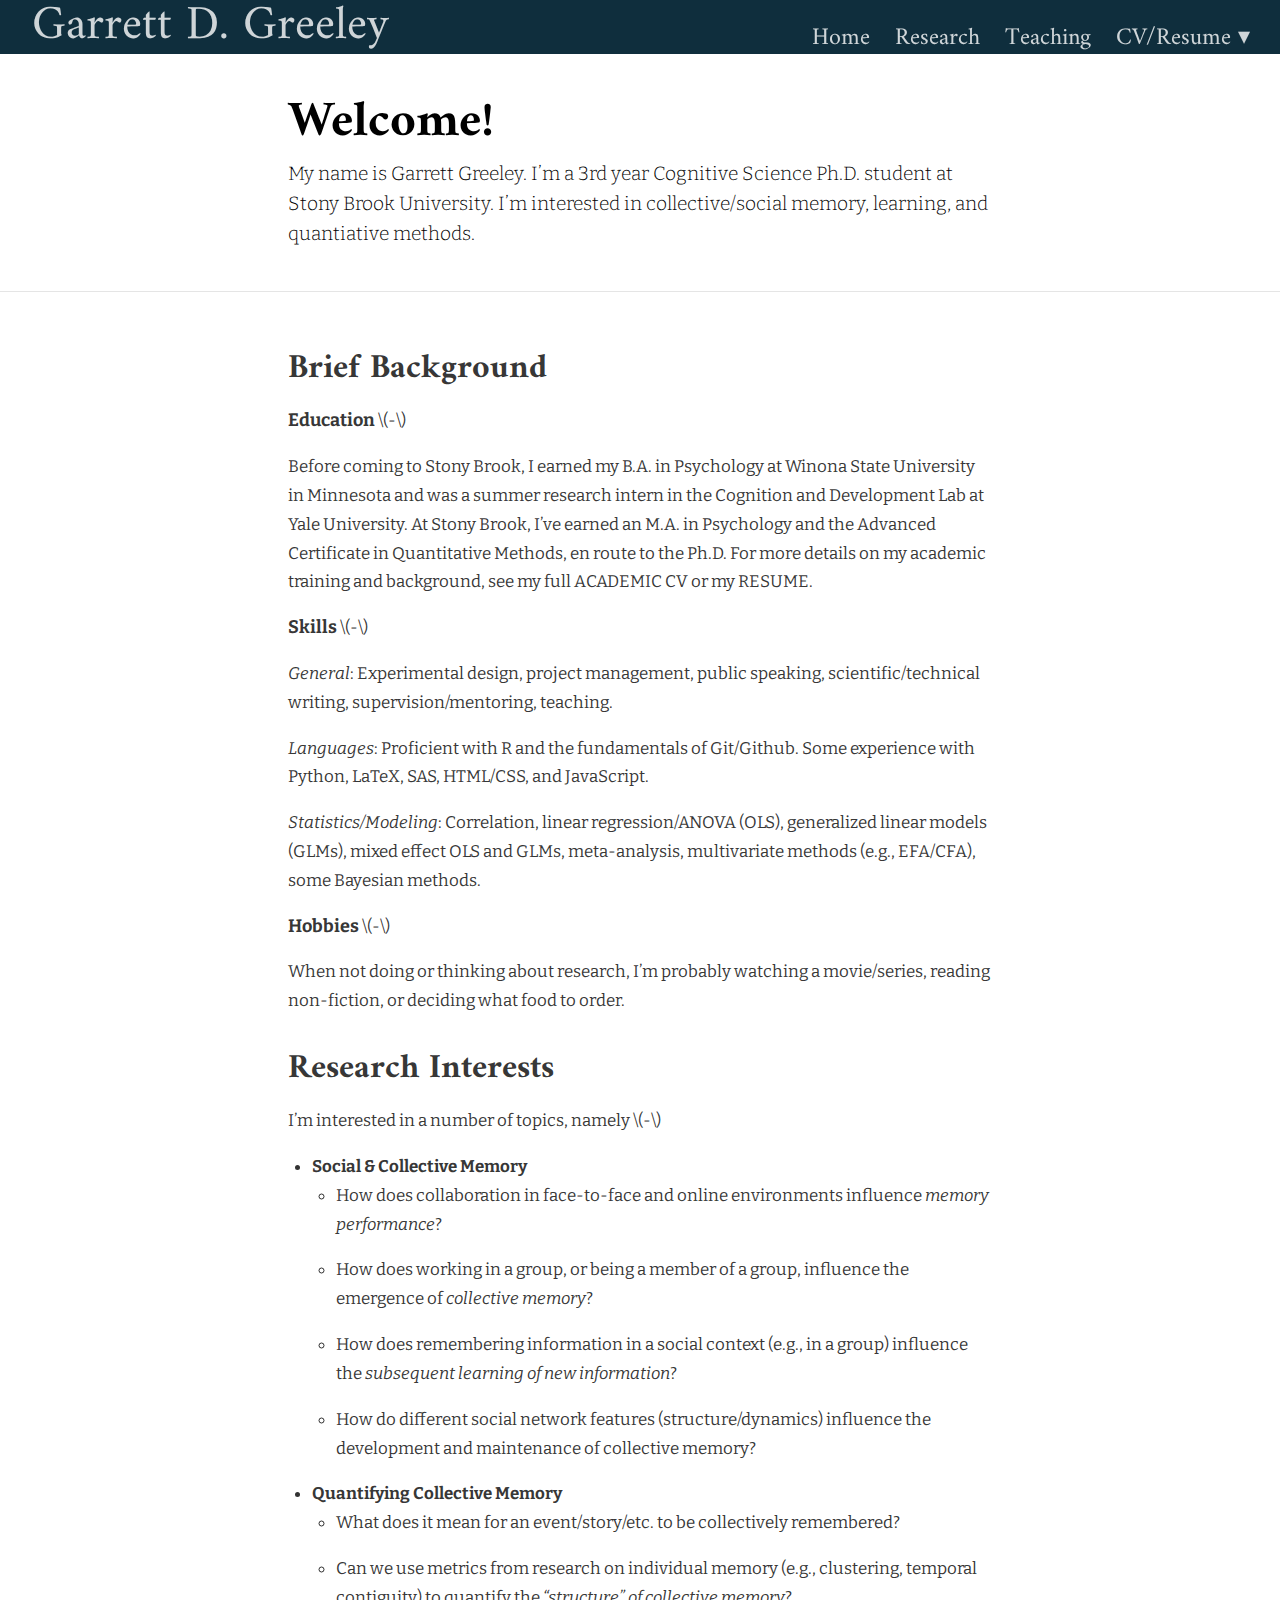
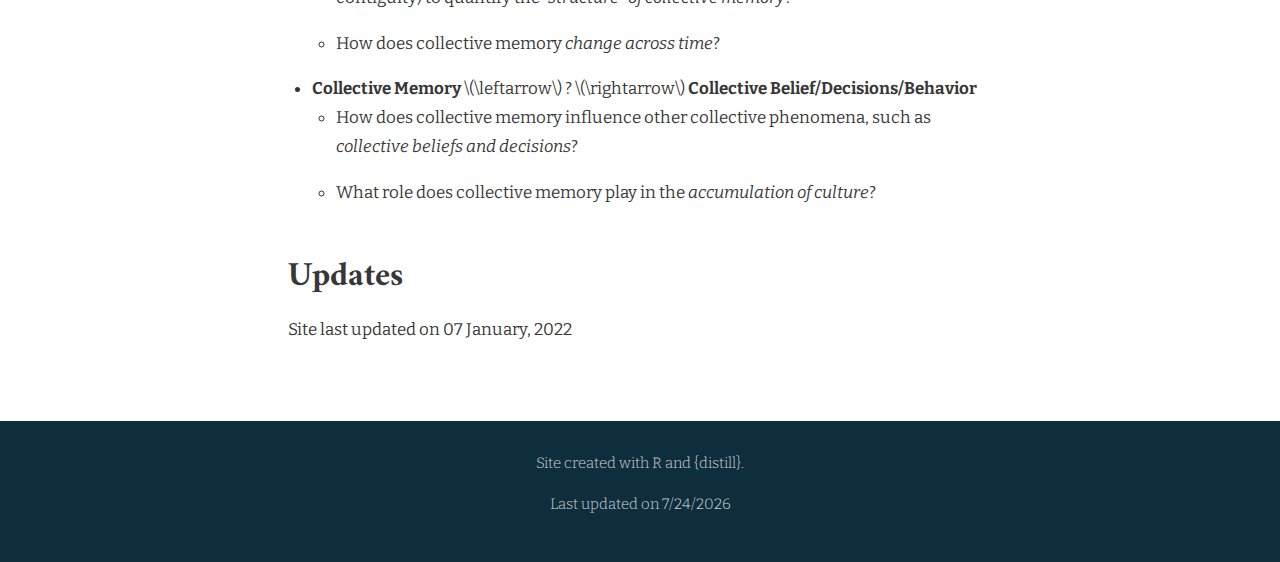
==== commit df49ad6f: "update index and add updating date to footer" ====
--- a/docs/index.html
+++ b/docs/index.html
@@ -56,7 +56,7 @@
 }
 code span.al { color: #ad0000; } /* Alert */
 code span.an { color: #5e5e5e; } /* Annotation */
-code span.at { color: #20794d; } /* Attribute */
+code span.at { } /* Attribute */
 code span.bn { color: #ad0000; } /* BaseN */
 code span.bu { } /* BuiltIn */
 code span.cf { color: #007ba5; } /* ControlFlow */
@@ -77,7 +77,7 @@
 code span.op { color: #5e5e5e; } /* Operator */
 code span.ot { color: #007ba5; } /* Other */
 code span.pp { color: #ad0000; } /* Preprocessor */
-code span.sc { color: #20794d; } /* SpecialChar */
+code span.sc { color: #5e5e5e; } /* SpecialChar */
 code span.ss { color: #20794d; } /* SpecialString */
 code span.st { color: #20794d; } /* String */
 code span.va { color: #111111; } /* Variable */
@@ -85,30 +85,31 @@
 code span.wa { color: #5e5e5e; font-style: italic; } /* Warning */
 </style>
 
+
   <!--radix_placeholder_meta_tags-->
-  <title>Garrett D. Greeley: Home Page</title>
-
-  <meta property="description" itemprop="description" content="Desc"/>
+  <title>Garrett D. Greeley: Welcome!</title>
+
+  <meta property="description" itemprop="description" content="My name is Garrett Greeley. I&#39;m a 3rd year Cognitive Science Ph.D. student at Stony Brook University. I&#39;m interested in collective/social memory, learning, and quantiative methods."/>
 
 
 
   <!--  https://developers.facebook.com/docs/sharing/webmasters#markup -->
-  <meta property="og:title" content="Garrett D. Greeley: Home Page"/>
+  <meta property="og:title" content="Garrett D. Greeley: Welcome!"/>
   <meta property="og:type" content="article"/>
-  <meta property="og:description" content="Desc"/>
+  <meta property="og:description" content="My name is Garrett Greeley. I&#39;m a 3rd year Cognitive Science Ph.D. student at Stony Brook University. I&#39;m interested in collective/social memory, learning, and quantiative methods."/>
   <meta property="og:locale" content="en_US"/>
   <meta property="og:site_name" content="Garrett D. Greeley"/>
 
   <!--  https://dev.twitter.com/cards/types/summary -->
   <meta property="twitter:card" content="summary"/>
-  <meta property="twitter:title" content="Garrett D. Greeley: Home Page"/>
-  <meta property="twitter:description" content="Desc"/>
+  <meta property="twitter:title" content="Garrett D. Greeley: Welcome!"/>
+  <meta property="twitter:description" content="My name is Garrett Greeley. I&#39;m a 3rd year Cognitive Science Ph.D. student at Stony Brook University. I&#39;m interested in collective/social memory, learning, and quantiative methods."/>
 
   <!--/radix_placeholder_meta_tags-->
   <!--radix_placeholder_rmarkdown_metadata-->
 
   <script type="text/json" id="radix-rmarkdown-metadata">
-  {"type":"list","attributes":{"names":{"type":"character","attributes":{},"value":["title","description","site"]}},"value":[{"type":"character","attributes":{},"value":["Home Page"]},{"type":"character","attributes":{},"value":["Desc"]},{"type":"character","attributes":{},"value":["distill::distill_website"]}]}
+  {"type":"list","attributes":{"names":{"type":"character","attributes":{},"value":["title","description","site"]}},"value":[{"type":"character","attributes":{},"value":["Welcome!"]},{"type":"character","attributes":{},"value":["My name is Garrett Greeley. I'm a 3rd year Cognitive Science Ph.D. student at Stony Brook University. I'm interested in collective/social memory, learning, and quantiative methods."]},{"type":"character","attributes":{},"value":["distill::distill_website"]}]}
   </script>
   <!--/radix_placeholder_rmarkdown_metadata-->
   <!--radix_placeholder_navigation_in_header-->
@@ -455,7 +456,7 @@
 
   </style>
 
-  <script src="site_libs/jquery-1.11.3/jquery.min.js"></script>
+  <script src="site_libs/jquery-3.6.0/jquery-3.6.0.min.js"></script>
   <link href="site_libs/font-awesome-5.1.0/css/all.css" rel="stylesheet"/>
   <link href="site_libs/font-awesome-5.1.0/css/v4-shims.css" rel="stylesheet"/>
   <script src="site_libs/headroom-0.9.4/headroom.min.js"></script>
@@ -1862,7 +1863,10 @@
 
       // hoverable references
       $('span.citation[data-cites]').each(function() {
-        var refHtml = $('#ref-' + $(this).attr('data-cites')).html();
+        var refs = $(this).attr('data-cites').split(" ");
+        var refHtml = refs.map(function(ref) {
+          return "<p>" + $('#ref-' + ref).html() + "</p>";
+        }).join("\n");
         window.tippy(this, {
           allowHTML: true,
           content: refHtml,
@@ -2134,7 +2138,7 @@
     --title-size:      50px;
     --body-size:       1.06rem;
     --code-size:       14px;
-    --aside-size:      12px;
+    --aside-size:      18px; /*aside size originally 12*/
     --fig-cap-size:    13px;
     /*-- Main font colors --*/
     --title-color:     #000000;
@@ -2179,11 +2183,13 @@
   /* These properties only apply to Distill sites and blogs  */
 
   .distill-site-header {
-    --title-size:       36px; /*changed from original 18 to 24*/
+    --title-size:       48px; /*changed from original 18 to 24 to 36*/
     --text-color:       rgba(255, 255, 255, 0.8);
-    --text-size:        24px; /*changed from original 15 to 18*/
+    --text-size:        24px; /*changed from original 15 to 18 to 24*/
     --hover-color:      white;
     --bkgd-color:       #0F2E3D;
+    
+    --margin.bottom: 0.75em;
   }
 
   .distill-site-footer {
@@ -2197,6 +2203,7 @@
   /* Add any additional CSS rules below                      */
 
   /* added 2021-07-02 to include image banner on home page*/
+  /* may not use as of 2021-12-10, but keep for now in case */
   .article-banner {
     width: auto;
     height: auto;
@@ -2208,7 +2215,33 @@
     padding: 0;
     width: 100%;
     margin: 100px 25px 0px 0px;
-  }</style>
+  }
+
+  /* adding 2021-12-10 for putting pictures side-by-side */
+  /* nope - but keep for posterity */
+  /*.float-left img {
+    float: left;
+  }
+
+  .float.right img {
+    float: right;
+  }
+  /*
+
+  /* https://www.w3schools.com/howto/howto_css_images_side_by_side.asp */
+  /* Three image containers (use 25% for four, and 50% for two, etc) */
+  .column {
+    float: left;
+    width: 50%;
+    padding: 5px;
+  }
+
+  /* Clear floats after image containers */
+  .row::after {
+    content: "";
+    clear: both;
+    display: table;
+  } </style>
   <style type="text/css">
   /* base style */
 
@@ -2364,7 +2397,7 @@
     color: var(--hover-color, white);
   }</style>
   <!--/radix_placeholder_distill-->
-  <script src="site_libs/header-attrs-2.7/header-attrs.js"></script>
+  <script src="site_libs/header-attrs-2.11/header-attrs.js"></script>
   <script src="site_libs/popper-2.6.0/popper.min.js"></script>
   <link href="site_libs/tippy-6.2.7/tippy.css" rel="stylesheet" />
   <link href="site_libs/tippy-6.2.7/tippy-light-border.css" rel="stylesheet" />
@@ -2384,7 +2417,7 @@
 <!--radix_placeholder_front_matter-->
 
 <script id="distill-front-matter" type="text/json">
-{"title":"Home Page","description":"Desc","authors":[]}
+{"title":"Welcome!","description":"My name is Garrett Greeley. I'm a 3rd year Cognitive Science Ph.D. student at Stony Brook University. I'm interested in collective/social memory, learning, and quantiative methods.","authors":[]}
 </script>
 
 <!--/radix_placeholder_front_matter-->
@@ -2400,13 +2433,13 @@
 <a href="teaching.html">Teaching</a>
 <div class="nav-dropdown">
 <button class="nav-dropbtn">
-About
+CV/Resume
  
 <span class="down-arrow">&#x25BE;</span>
 </button>
 <div class="nav-dropdown-content">
-<a href="about.html">Bio</a>
-<a href="cv.html">CV</a>
+<a href="cv.html">Academic CV</a>
+<a href="resume.html">Resume</a>
 </div>
 </div>
 <a href="javascript:void(0);" class="nav-toggle">&#9776;</a>
@@ -2418,17 +2451,56 @@
 <!--/radix_placeholder_site_before_body-->
 
 <div class="d-title">
-<h1>Home Page</h1>
+<h1>Welcome!</h1>
 <!--radix_placeholder_categories-->
 <!--/radix_placeholder_categories-->
-<p>Desc</p>
+<p>My name is Garrett Greeley. I’m a 3rd year Cognitive Science Ph.D. student at Stony Brook University. I’m interested in collective/social memory, learning, and quantiative methods.</p>
 </div>
 
 
 <div class="d-article">
+<h1 id="brief-background">Brief Background</h1>
+<p><font size="4"> <strong>Education</strong></font> <span class="math inline">\(-\)</span></p>
+<p>Before coming to Stony Brook, I earned my B.A. in Psychology at Winona State University in Minnesota and was a summer research intern in the Cognition and Development Lab at Yale University. At Stony Brook, I’ve earned an M.A. in Psychology and the Advanced Certificate in Quantitative Methods, en route to the Ph.D. For more details on my academic training and background, see my full ACADEMIC CV or my RESUME.</p>
+<p><font size="4"> <strong>Skills</strong></font> <span class="math inline">\(-\)</span></p>
+<p><em>General</em>: Experimental design, project management, public speaking, scientific/technical writing, supervision/mentoring, teaching.</p>
+<p><em>Languages</em>: Proficient with R and the fundamentals of Git/Github. Some experience with Python, LaTeX, SAS, HTML/CSS, and JavaScript.</p>
+<p><em>Statistics/Modeling</em>: Correlation, linear regression/ANOVA (OLS), generalized linear models (GLMs), mixed effect OLS and GLMs, meta-analysis, multivariate methods (e.g., EFA/CFA), some Bayesian methods.</p>
+<p><font size="4"> <strong>Hobbies</strong></font> <span class="math inline">\(-\)</span></p>
+<p>When not doing or thinking about research, I’m probably watching a movie/series, reading non-fiction, or deciding what food to order.</p>
 <div class="layout-chunk" data-layout="l-screen-inset">
-<p><img src="images/point_banner.png" width="872" /></p>
+
 </div>
+<h1 id="research-interests">Research Interests</h1>
+<p>I’m interested in a number of topics, namely <span class="math inline">\(-\)</span></p>
+<ul>
+<li><strong>Social &amp; Collective Memory</strong>
+<ul>
+<li>How does collaboration in face-to-face and online environments influence <em>memory performance</em>?</li>
+<li>How does working in a group, or being a member of a group, influence the emergence of <em>collective memory</em>?</li>
+<li>How does remembering information in a social context (e.g., in a group) influence the <em>subsequent learning of new information</em>?</li>
+<li>How do different social network features (structure/dynamics) influence the development and maintenance of collective memory?</li>
+</ul></li>
+<li><strong>Quantifying Collective Memory</strong>
+<ul>
+<li>What does it mean for an event/story/etc. to be collectively remembered?</li>
+<li>Can we use metrics from research on individual memory (e.g., clustering, temporal contiguity) to quantify the <em>“structure” of collective memory</em>?</li>
+<li>How does collective memory <em>change across time</em>?</li>
+</ul></li>
+<li><strong>Collective Memory</strong> <span class="math inline">\(\leftarrow\)</span> ? <span class="math inline">\(\rightarrow\)</span> <strong>Collective Belief/Decisions/Behavior</strong>
+<ul>
+<li>How does collective memory influence other collective phenomena, such as <em>collective beliefs and decisions</em>?</li>
+<li>What role does collective memory play in the <em>accumulation of culture</em>?</li>
+</ul></li>
+</ul>
+<div class="layout-chunk" data-layout="l-screen-inset">
+
+</div>
+<div class="layout-chunk" data-layout="l-body">
+
+</div>
+<h1 id="updates">Updates</h1>
+<p>Site last updated on 07 January, 2022</p>
 <div class="sourceCode" id="cb1"><pre class="sourceCode r distill-force-highlighting-css"><code class="sourceCode r"></code></pre></div>
 <!--radix_placeholder_article_footer-->
 <!--/radix_placeholder_article_footer-->
@@ -2437,6 +2509,15 @@
 <div class="d-appendix">
 </div>
 
+<!-- dynamically load mathjax for compatibility with self-contained -->
+<script>
+  (function () {
+    var script = document.createElement("script");
+    script.type = "text/javascript";
+    script.src  = "https://mathjax.rstudio.com/latest/MathJax.js?config=TeX-AMS-MML_HTMLorMML";
+    document.getElementsByTagName("head")[0].appendChild(script);
+  })();
+</script>
 
 <!--radix_placeholder_site_after_body-->
 <!--/radix_placeholder_site_after_body-->
@@ -2444,8 +2525,18 @@
 <div class="appendix-bottom"></div>
 <!--/radix_placeholder_appendices-->
 <!--radix_placeholder_navigation_after_body-->
+<div class="distill-site-nav distill-site-footer">
+<html>
+  
+<p>Site created with R and {distill}. </p>
+<p> Last updated on <script> document.write(new Date().toLocaleDateString()); </script> </p>
+
+
+</html>
+</div>
 <!--/radix_placeholder_navigation_after_body-->
 
+
 </body>
 
 </html>
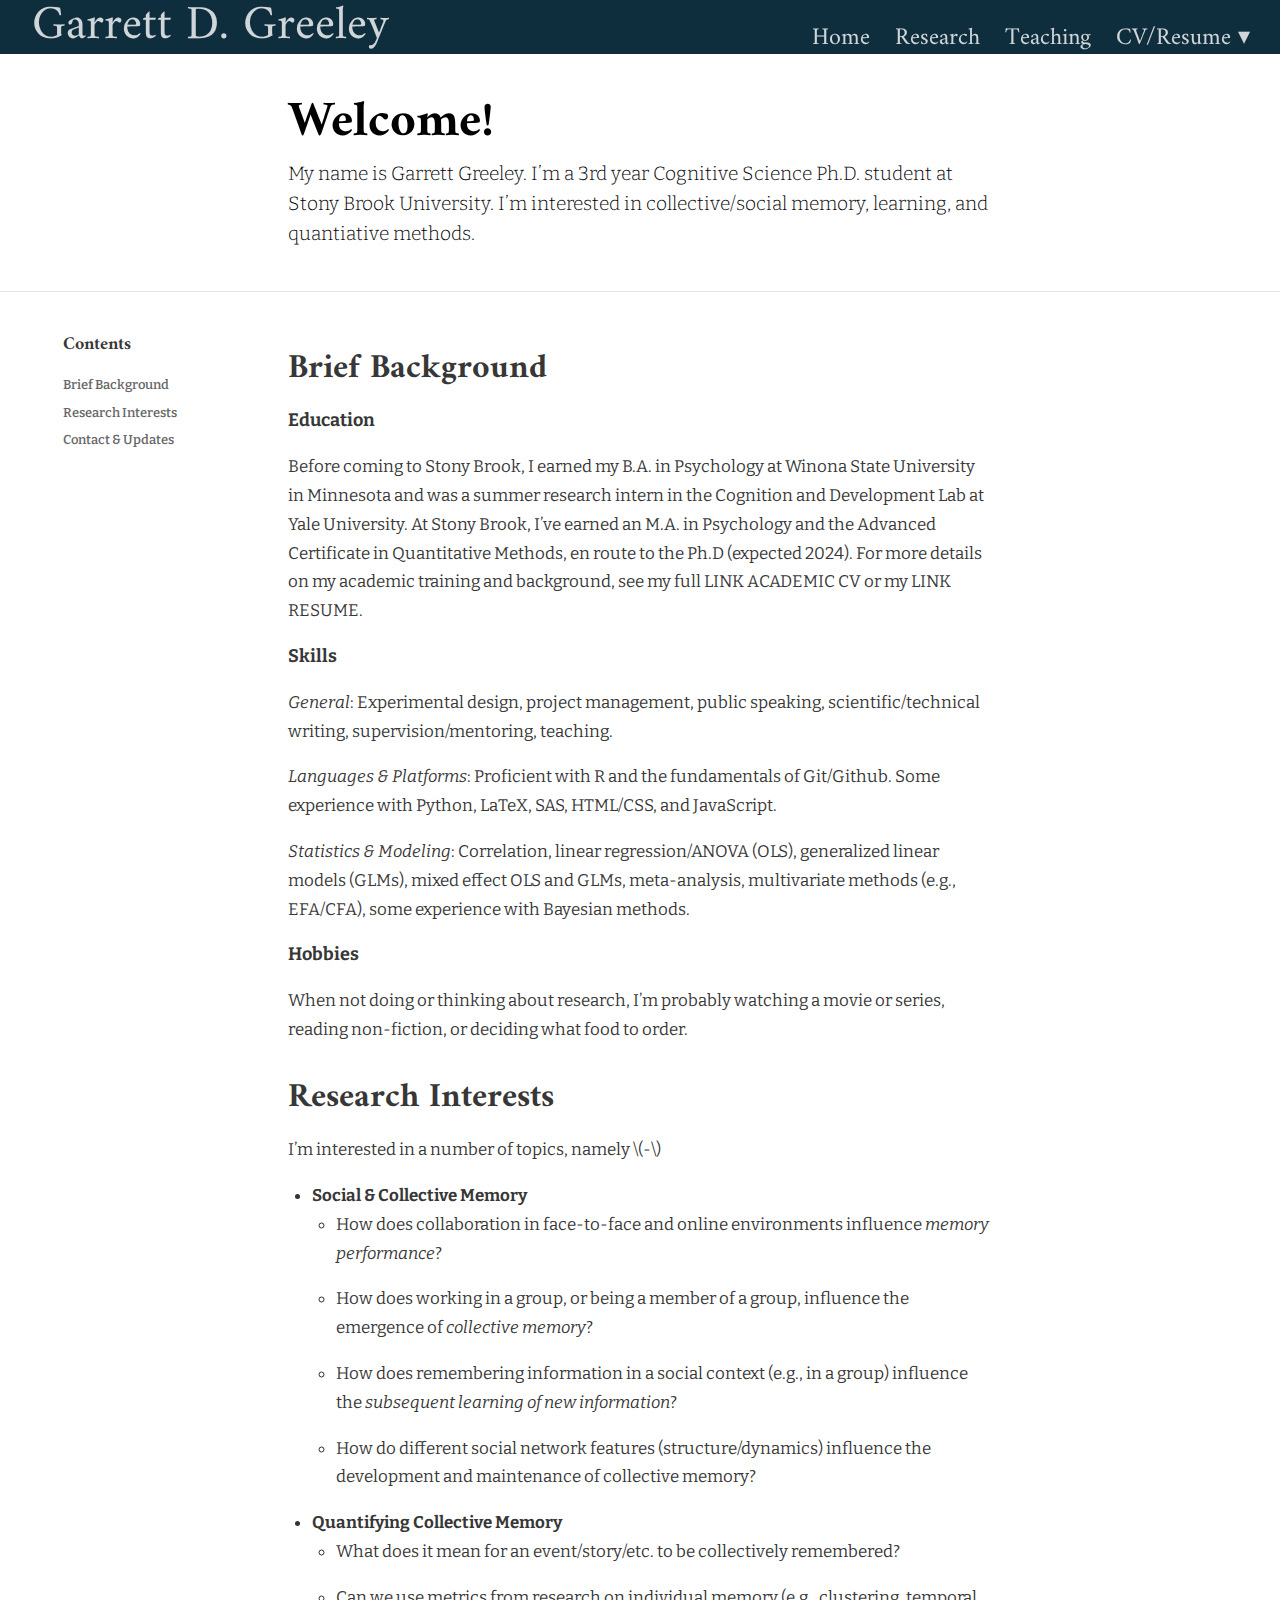
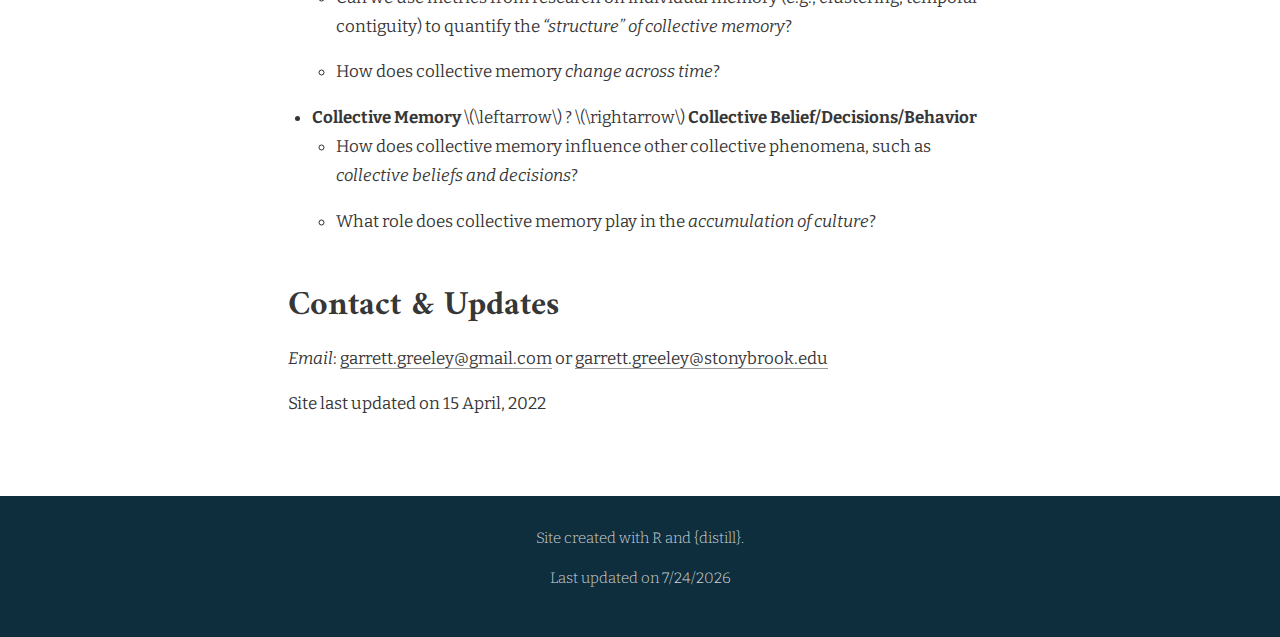
==== commit f19ed06d: "basic changes and adding cv pdf" ====
--- a/docs/index.html
+++ b/docs/index.html
@@ -2438,7 +2438,7 @@
 <span class="down-arrow">&#x25BE;</span>
 </button>
 <div class="nav-dropdown-content">
-<a href="cv.html">Academic CV</a>
+<a href="./pdfs/2022-04-15_Greeley_CV.pdf">Academic CV</a>
 <a href="resume.html">Resume</a>
 </div>
 </div>
@@ -2459,15 +2459,25 @@
 
 
 <div class="d-article">
+<div class="d-contents d-contents-float">
+<nav class="l-text toc figcaption" id="TOC">
+<h3>Contents</h3>
+<ul>
+<li><a href="#brief-background">Brief Background</a></li>
+<li><a href="#research-interests">Research Interests</a></li>
+<li><a href="#contact-updates">Contact &amp; Updates</a></li>
+</ul>
+</nav>
+</div>
 <h1 id="brief-background">Brief Background</h1>
-<p><font size="4"> <strong>Education</strong></font> <span class="math inline">\(-\)</span></p>
-<p>Before coming to Stony Brook, I earned my B.A. in Psychology at Winona State University in Minnesota and was a summer research intern in the Cognition and Development Lab at Yale University. At Stony Brook, I’ve earned an M.A. in Psychology and the Advanced Certificate in Quantitative Methods, en route to the Ph.D. For more details on my academic training and background, see my full ACADEMIC CV or my RESUME.</p>
-<p><font size="4"> <strong>Skills</strong></font> <span class="math inline">\(-\)</span></p>
+<p><font size="4"> <strong>Education</strong></font></p>
+<p>Before coming to Stony Brook, I earned my B.A. in Psychology at Winona State University in Minnesota and was a summer research intern in the Cognition and Development Lab at Yale University. At Stony Brook, I’ve earned an M.A. in Psychology and the Advanced Certificate in Quantitative Methods, en route to the Ph.D (expected 2024). For more details on my academic training and background, see my full LINK ACADEMIC CV or my LINK RESUME.</p>
+<p><font size="4"> <strong>Skills</strong></font></p>
 <p><em>General</em>: Experimental design, project management, public speaking, scientific/technical writing, supervision/mentoring, teaching.</p>
-<p><em>Languages</em>: Proficient with R and the fundamentals of Git/Github. Some experience with Python, LaTeX, SAS, HTML/CSS, and JavaScript.</p>
-<p><em>Statistics/Modeling</em>: Correlation, linear regression/ANOVA (OLS), generalized linear models (GLMs), mixed effect OLS and GLMs, meta-analysis, multivariate methods (e.g., EFA/CFA), some Bayesian methods.</p>
-<p><font size="4"> <strong>Hobbies</strong></font> <span class="math inline">\(-\)</span></p>
-<p>When not doing or thinking about research, I’m probably watching a movie/series, reading non-fiction, or deciding what food to order.</p>
+<p><em>Languages &amp; Platforms</em>: Proficient with R and the fundamentals of Git/Github. Some experience with Python, LaTeX, SAS, HTML/CSS, and JavaScript.</p>
+<p><em>Statistics &amp; Modeling</em>: Correlation, linear regression/ANOVA (OLS), generalized linear models (GLMs), mixed effect OLS and GLMs, meta-analysis, multivariate methods (e.g., EFA/CFA), some experience with Bayesian methods.</p>
+<p><font size="4"> <strong>Hobbies</strong></font></p>
+<p>When not doing or thinking about research, I’m probably watching a movie or series, reading non-fiction, or deciding what food to order.</p>
 <div class="layout-chunk" data-layout="l-screen-inset">
 
 </div>
@@ -2499,8 +2509,9 @@
 <div class="layout-chunk" data-layout="l-body">
 
 </div>
-<h1 id="updates">Updates</h1>
-<p>Site last updated on 07 January, 2022</p>
+<h1 id="contact-updates">Contact &amp; Updates</h1>
+<p><em>Email</em>: <a href="garrett.greeley@gmail.com">garrett.greeley@gmail.com</a> or <a href="garrett.greeley@stonybrook.edu">garrett.greeley@stonybrook.edu</a></p>
+<p>Site last updated on 15 April, 2022</p>
 <div class="sourceCode" id="cb1"><pre class="sourceCode r distill-force-highlighting-css"><code class="sourceCode r"></code></pre></div>
 <!--radix_placeholder_article_footer-->
 <!--/radix_placeholder_article_footer-->
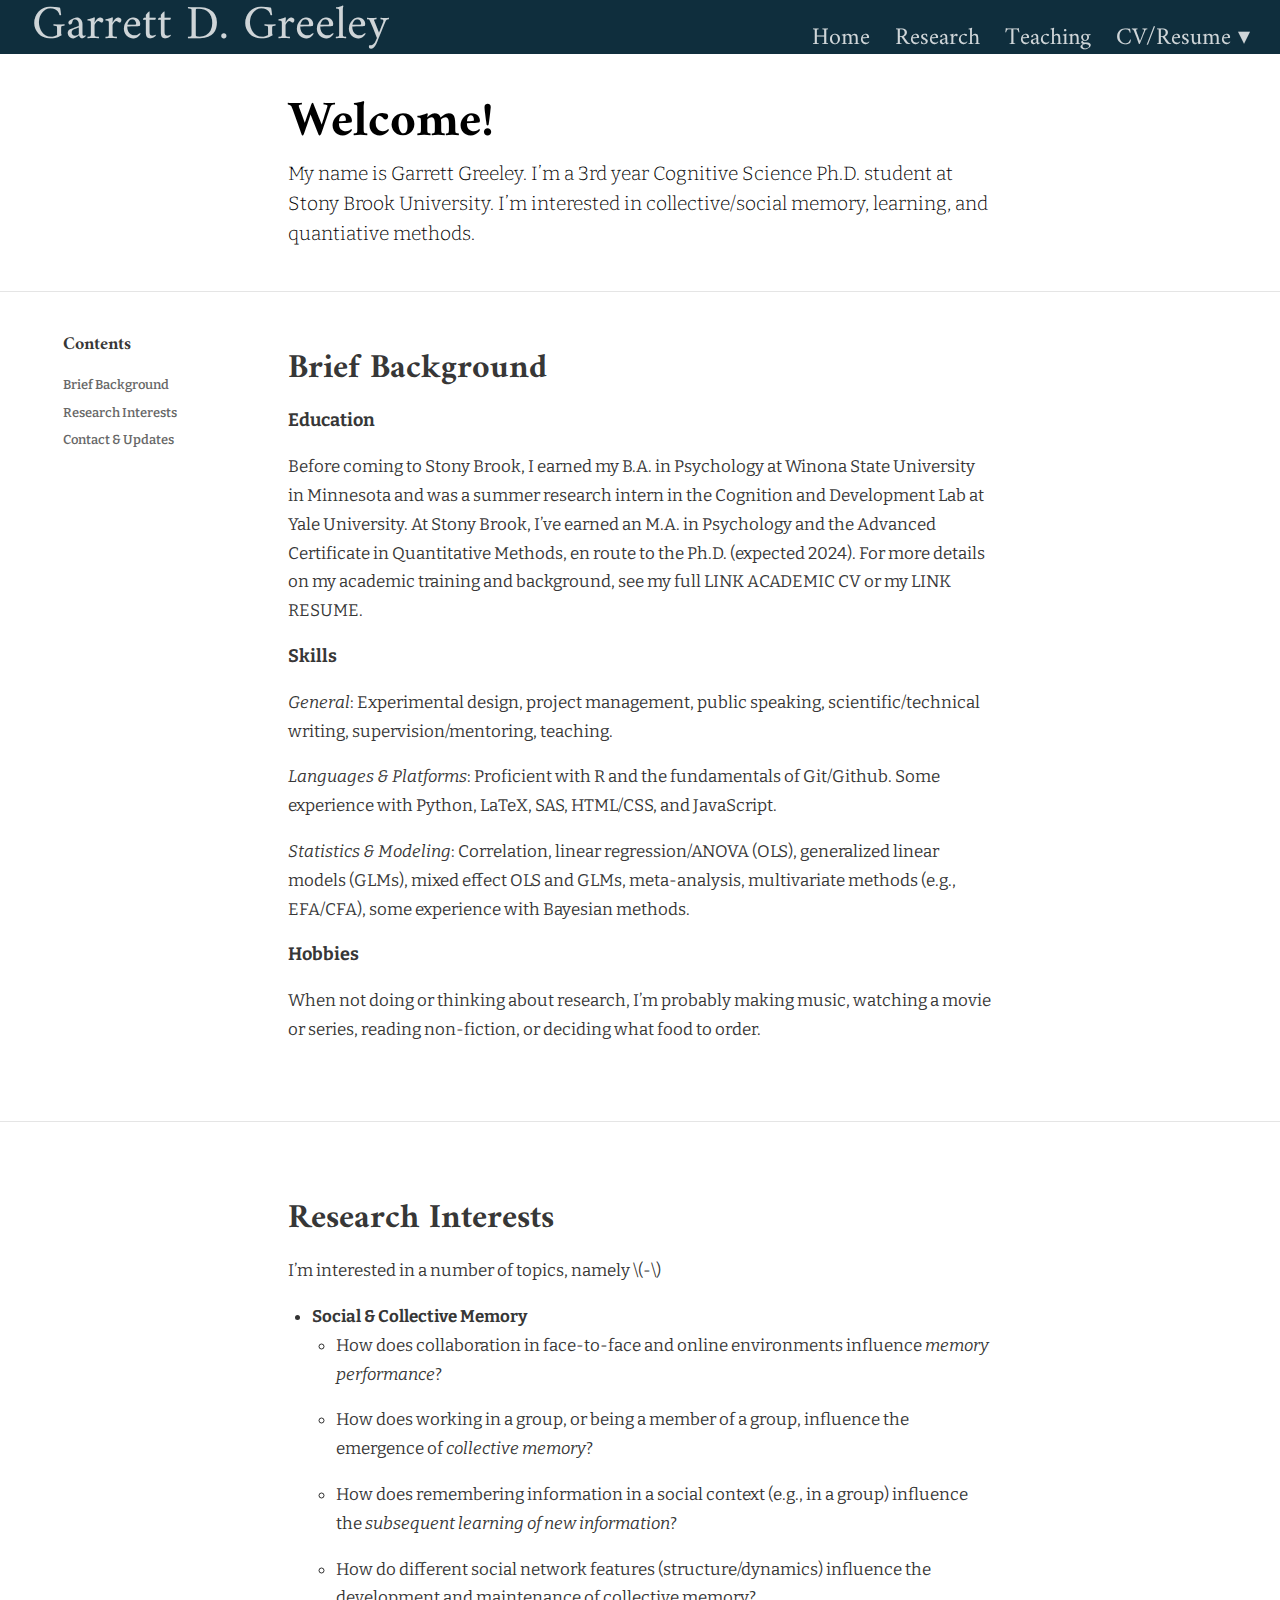
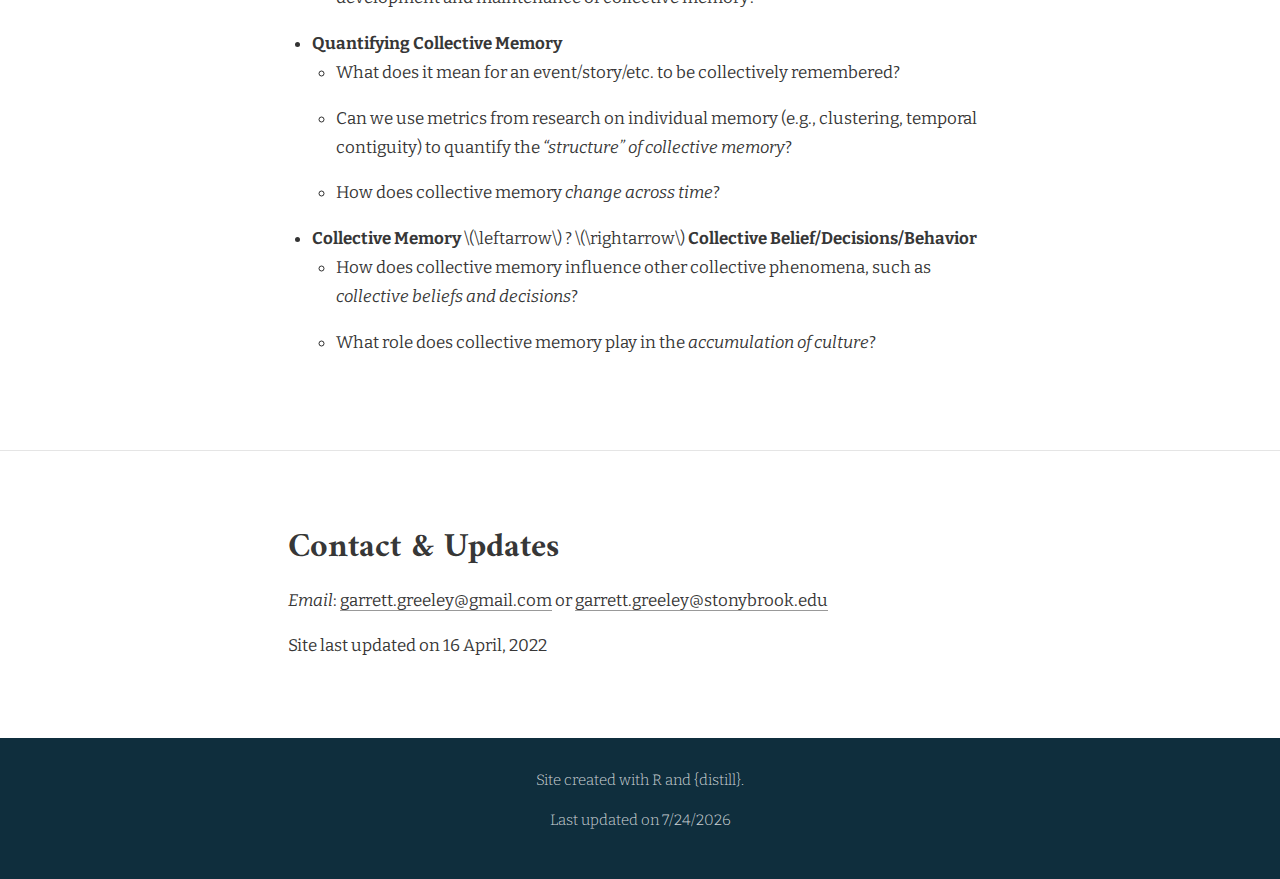
==== commit 06552a3f: "finish core site, only resume left before publishing" ====
--- a/docs/index.html
+++ b/docs/index.html
@@ -2471,13 +2471,14 @@
 </div>
 <h1 id="brief-background">Brief Background</h1>
 <p><font size="4"> <strong>Education</strong></font></p>
-<p>Before coming to Stony Brook, I earned my B.A. in Psychology at Winona State University in Minnesota and was a summer research intern in the Cognition and Development Lab at Yale University. At Stony Brook, I’ve earned an M.A. in Psychology and the Advanced Certificate in Quantitative Methods, en route to the Ph.D (expected 2024). For more details on my academic training and background, see my full LINK ACADEMIC CV or my LINK RESUME.</p>
+<p>Before coming to Stony Brook, I earned my B.A. in Psychology at Winona State University in Minnesota and was a summer research intern in the Cognition and Development Lab at Yale University. At Stony Brook, I’ve earned an M.A. in Psychology and the Advanced Certificate in Quantitative Methods, en route to the Ph.D. (expected 2024). For more details on my academic training and background, see my full LINK ACADEMIC CV or my LINK RESUME.</p>
 <p><font size="4"> <strong>Skills</strong></font></p>
 <p><em>General</em>: Experimental design, project management, public speaking, scientific/technical writing, supervision/mentoring, teaching.</p>
 <p><em>Languages &amp; Platforms</em>: Proficient with R and the fundamentals of Git/Github. Some experience with Python, LaTeX, SAS, HTML/CSS, and JavaScript.</p>
 <p><em>Statistics &amp; Modeling</em>: Correlation, linear regression/ANOVA (OLS), generalized linear models (GLMs), mixed effect OLS and GLMs, meta-analysis, multivariate methods (e.g., EFA/CFA), some experience with Bayesian methods.</p>
 <p><font size="4"> <strong>Hobbies</strong></font></p>
-<p>When not doing or thinking about research, I’m probably watching a movie or series, reading non-fiction, or deciding what food to order.</p>
+<p>When not doing or thinking about research, I’m probably making music, watching a movie or series, reading non-fiction, or deciding what food to order.</p>
+<hr />
 <div class="layout-chunk" data-layout="l-screen-inset">
 
 </div>
@@ -2509,9 +2510,10 @@
 <div class="layout-chunk" data-layout="l-body">
 
 </div>
+<hr />
 <h1 id="contact-updates">Contact &amp; Updates</h1>
 <p><em>Email</em>: <a href="garrett.greeley@gmail.com">garrett.greeley@gmail.com</a> or <a href="garrett.greeley@stonybrook.edu">garrett.greeley@stonybrook.edu</a></p>
-<p>Site last updated on 15 April, 2022</p>
+<p>Site last updated on 16 April, 2022</p>
 <div class="sourceCode" id="cb1"><pre class="sourceCode r distill-force-highlighting-css"><code class="sourceCode r"></code></pre></div>
 <!--radix_placeholder_article_footer-->
 <!--/radix_placeholder_article_footer-->
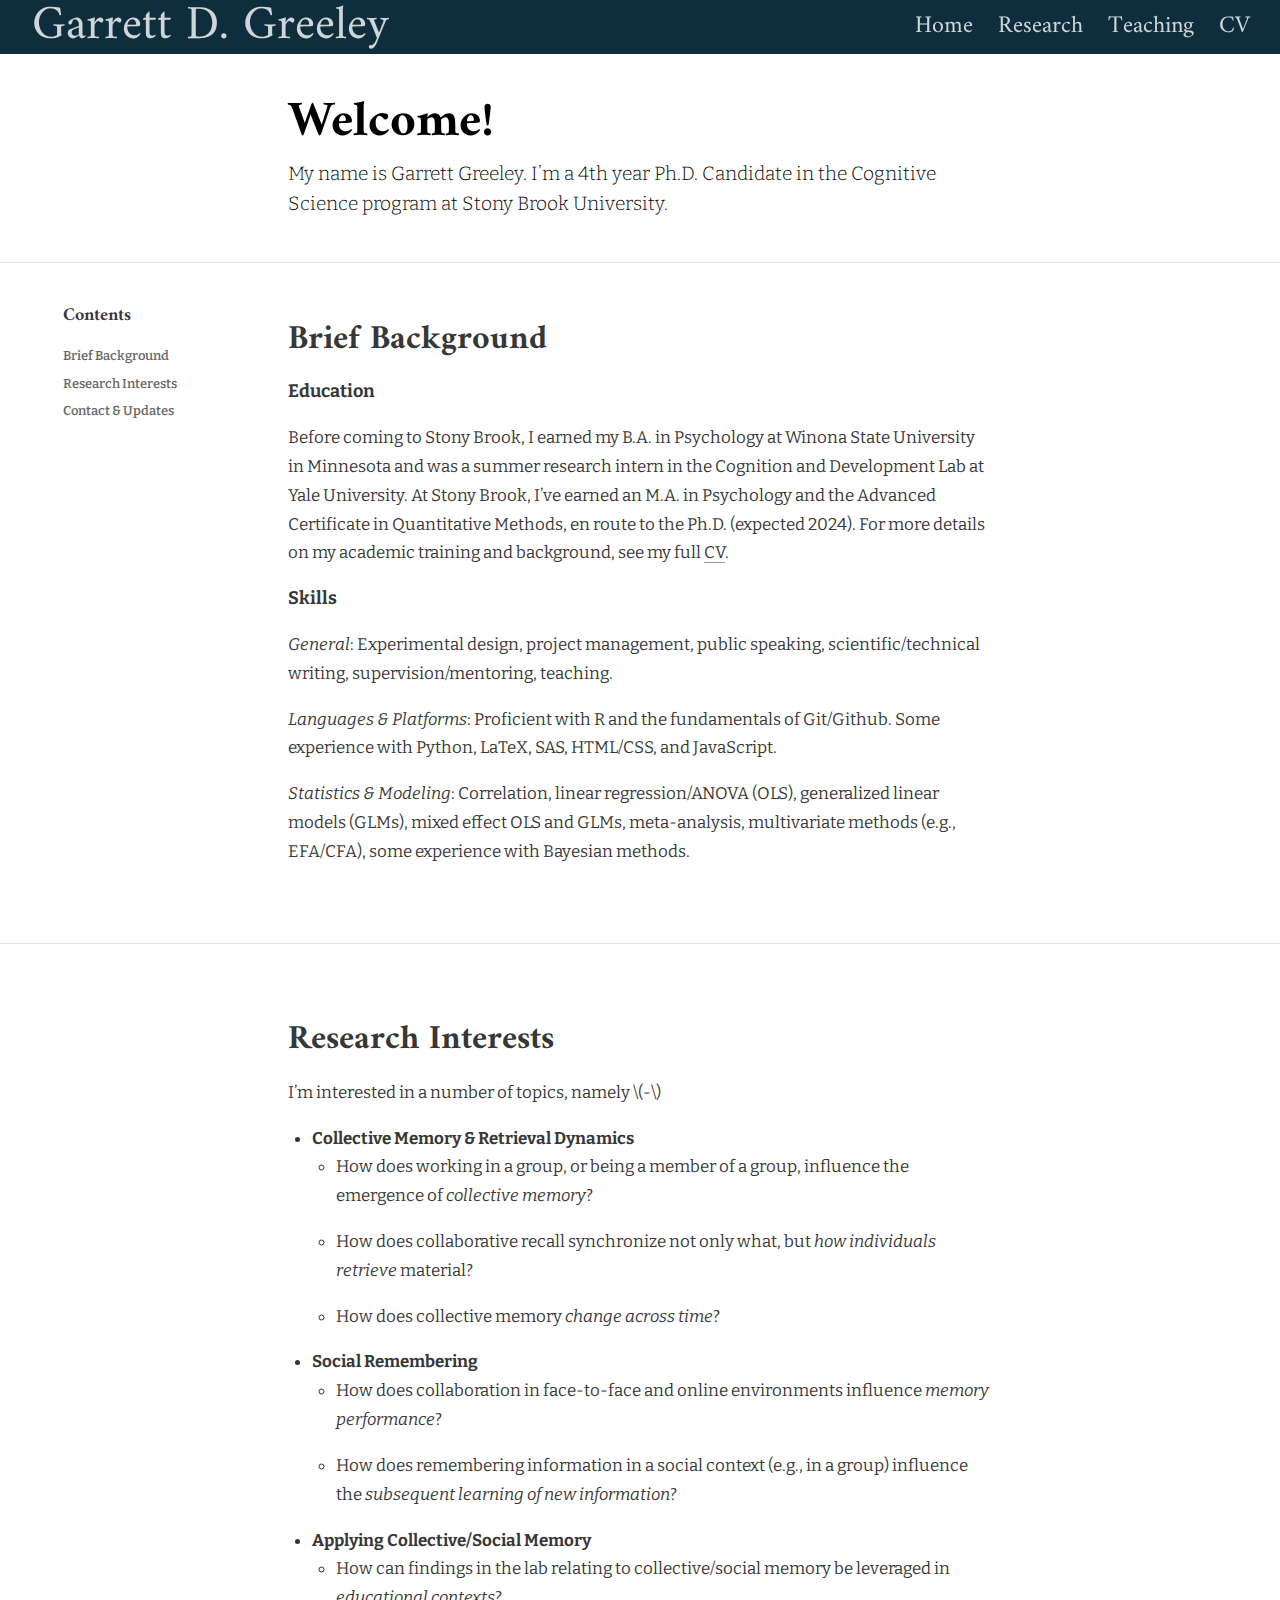
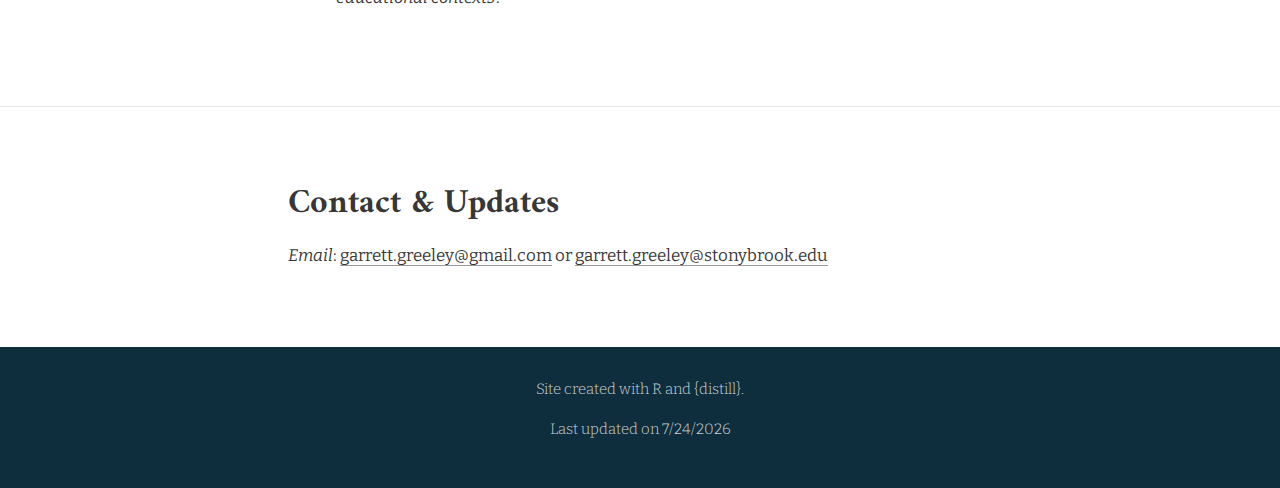
==== commit b13e11b7: "first complete draft of full website" ====
--- a/docs/index.html
+++ b/docs/index.html
@@ -89,27 +89,27 @@
   <!--radix_placeholder_meta_tags-->
   <title>Garrett D. Greeley: Welcome!</title>
 
-  <meta property="description" itemprop="description" content="My name is Garrett Greeley. I&#39;m a 3rd year Cognitive Science Ph.D. student at Stony Brook University. I&#39;m interested in collective/social memory, learning, and quantiative methods."/>
+  <meta property="description" itemprop="description" content="My name is Garrett Greeley. I&#39;m a 4th year Ph.D. Candidate in the Cognitive Science program at Stony Brook University."/>
 
 
 
   <!--  https://developers.facebook.com/docs/sharing/webmasters#markup -->
   <meta property="og:title" content="Garrett D. Greeley: Welcome!"/>
   <meta property="og:type" content="article"/>
-  <meta property="og:description" content="My name is Garrett Greeley. I&#39;m a 3rd year Cognitive Science Ph.D. student at Stony Brook University. I&#39;m interested in collective/social memory, learning, and quantiative methods."/>
+  <meta property="og:description" content="My name is Garrett Greeley. I&#39;m a 4th year Ph.D. Candidate in the Cognitive Science program at Stony Brook University."/>
   <meta property="og:locale" content="en_US"/>
   <meta property="og:site_name" content="Garrett D. Greeley"/>
 
   <!--  https://dev.twitter.com/cards/types/summary -->
   <meta property="twitter:card" content="summary"/>
   <meta property="twitter:title" content="Garrett D. Greeley: Welcome!"/>
-  <meta property="twitter:description" content="My name is Garrett Greeley. I&#39;m a 3rd year Cognitive Science Ph.D. student at Stony Brook University. I&#39;m interested in collective/social memory, learning, and quantiative methods."/>
+  <meta property="twitter:description" content="My name is Garrett Greeley. I&#39;m a 4th year Ph.D. Candidate in the Cognitive Science program at Stony Brook University."/>
 
   <!--/radix_placeholder_meta_tags-->
   <!--radix_placeholder_rmarkdown_metadata-->
 
   <script type="text/json" id="radix-rmarkdown-metadata">
-  {"type":"list","attributes":{"names":{"type":"character","attributes":{},"value":["title","description","site"]}},"value":[{"type":"character","attributes":{},"value":["Welcome!"]},{"type":"character","attributes":{},"value":["My name is Garrett Greeley. I'm a 3rd year Cognitive Science Ph.D. student at Stony Brook University. I'm interested in collective/social memory, learning, and quantiative methods."]},{"type":"character","attributes":{},"value":["distill::distill_website"]}]}
+  {"type":"list","attributes":{"names":{"type":"character","attributes":{},"value":["title","description","site"]}},"value":[{"type":"character","attributes":{},"value":["Welcome!"]},{"type":"character","attributes":{},"value":["My name is Garrett Greeley. I'm a 4th year Ph.D. Candidate in the Cognitive Science program at Stony Brook University."]},{"type":"character","attributes":{},"value":["distill::distill_website"]}]}
   </script>
   <!--/radix_placeholder_rmarkdown_metadata-->
   <!--radix_placeholder_navigation_in_header-->
@@ -2417,7 +2417,7 @@
 <!--radix_placeholder_front_matter-->
 
 <script id="distill-front-matter" type="text/json">
-{"title":"Welcome!","description":"My name is Garrett Greeley. I'm a 3rd year Cognitive Science Ph.D. student at Stony Brook University. I'm interested in collective/social memory, learning, and quantiative methods.","authors":[]}
+{"title":"Welcome!","description":"My name is Garrett Greeley. I'm a 4th year Ph.D. Candidate in the Cognitive Science program at Stony Brook University.","authors":[]}
 </script>
 
 <!--/radix_placeholder_front_matter-->
@@ -2431,17 +2431,7 @@
 <a href="index.html">Home</a>
 <a href="research.html">Research</a>
 <a href="teaching.html">Teaching</a>
-<div class="nav-dropdown">
-<button class="nav-dropbtn">
-CV/Resume
- 
-<span class="down-arrow">&#x25BE;</span>
-</button>
-<div class="nav-dropdown-content">
-<a href="./pdfs/2022-04-15_Greeley_CV.pdf">Academic CV</a>
-<a href="resume.html">Resume</a>
-</div>
-</div>
+<a href="./pdfs/2022-04-15_Greeley_CV.pdf">CV</a>
 <a href="javascript:void(0);" class="nav-toggle">&#9776;</a>
 </div>
 </nav>
@@ -2454,7 +2444,7 @@
 <h1>Welcome!</h1>
 <!--radix_placeholder_categories-->
 <!--/radix_placeholder_categories-->
-<p>My name is Garrett Greeley. I’m a 3rd year Cognitive Science Ph.D. student at Stony Brook University. I’m interested in collective/social memory, learning, and quantiative methods.</p>
+<p>My name is Garrett Greeley. I’m a 4th year Ph.D. Candidate in the Cognitive Science program at Stony Brook University.</p>
 </div>
 
 
@@ -2471,13 +2461,11 @@
 </div>
 <h1 id="brief-background">Brief Background</h1>
 <p><font size="4"> <strong>Education</strong></font></p>
-<p>Before coming to Stony Brook, I earned my B.A. in Psychology at Winona State University in Minnesota and was a summer research intern in the Cognition and Development Lab at Yale University. At Stony Brook, I’ve earned an M.A. in Psychology and the Advanced Certificate in Quantitative Methods, en route to the Ph.D. (expected 2024). For more details on my academic training and background, see my full LINK ACADEMIC CV or my LINK RESUME.</p>
+<p>Before coming to Stony Brook, I earned my B.A. in Psychology at Winona State University in Minnesota and was a summer research intern in the Cognition and Development Lab at Yale University. At Stony Brook, I’ve earned an M.A. in Psychology and the Advanced Certificate in Quantitative Methods, en route to the Ph.D. (expected 2024). For more details on my academic training and background, see my full <a href="LINK%20ACADEMIC%20CV">CV</a>.</p>
 <p><font size="4"> <strong>Skills</strong></font></p>
 <p><em>General</em>: Experimental design, project management, public speaking, scientific/technical writing, supervision/mentoring, teaching.</p>
 <p><em>Languages &amp; Platforms</em>: Proficient with R and the fundamentals of Git/Github. Some experience with Python, LaTeX, SAS, HTML/CSS, and JavaScript.</p>
 <p><em>Statistics &amp; Modeling</em>: Correlation, linear regression/ANOVA (OLS), generalized linear models (GLMs), mixed effect OLS and GLMs, meta-analysis, multivariate methods (e.g., EFA/CFA), some experience with Bayesian methods.</p>
-<p><font size="4"> <strong>Hobbies</strong></font></p>
-<p>When not doing or thinking about research, I’m probably making music, watching a movie or series, reading non-fiction, or deciding what food to order.</p>
 <hr />
 <div class="layout-chunk" data-layout="l-screen-inset">
 
@@ -2485,23 +2473,20 @@
 <h1 id="research-interests">Research Interests</h1>
 <p>I’m interested in a number of topics, namely <span class="math inline">\(-\)</span></p>
 <ul>
-<li><strong>Social &amp; Collective Memory</strong>
+<li><strong>Collective Memory &amp; Retrieval Dynamics</strong>
+<ul>
+<li>How does working in a group, or being a member of a group, influence the emergence of <em>collective memory</em>?</li>
+<li>How does collaborative recall synchronize not only what, but <em>how individuals retrieve</em> material?</li>
+<li>How does collective memory <em>change across time</em>?</li>
+</ul></li>
+<li><strong>Social Remembering</strong>
 <ul>
 <li>How does collaboration in face-to-face and online environments influence <em>memory performance</em>?</li>
-<li>How does working in a group, or being a member of a group, influence the emergence of <em>collective memory</em>?</li>
 <li>How does remembering information in a social context (e.g., in a group) influence the <em>subsequent learning of new information</em>?</li>
-<li>How do different social network features (structure/dynamics) influence the development and maintenance of collective memory?</li>
 </ul></li>
-<li><strong>Quantifying Collective Memory</strong>
+<li><strong>Applying Collective/Social Memory</strong>
 <ul>
-<li>What does it mean for an event/story/etc. to be collectively remembered?</li>
-<li>Can we use metrics from research on individual memory (e.g., clustering, temporal contiguity) to quantify the <em>“structure” of collective memory</em>?</li>
-<li>How does collective memory <em>change across time</em>?</li>
-</ul></li>
-<li><strong>Collective Memory</strong> <span class="math inline">\(\leftarrow\)</span> ? <span class="math inline">\(\rightarrow\)</span> <strong>Collective Belief/Decisions/Behavior</strong>
-<ul>
-<li>How does collective memory influence other collective phenomena, such as <em>collective beliefs and decisions</em>?</li>
-<li>What role does collective memory play in the <em>accumulation of culture</em>?</li>
+<li>How can findings in the lab relating to collective/social memory be leveraged in <em>educational contexts</em>?</li>
 </ul></li>
 </ul>
 <div class="layout-chunk" data-layout="l-screen-inset">
@@ -2513,7 +2498,6 @@
 <hr />
 <h1 id="contact-updates">Contact &amp; Updates</h1>
 <p><em>Email</em>: <a href="garrett.greeley@gmail.com">garrett.greeley@gmail.com</a> or <a href="garrett.greeley@stonybrook.edu">garrett.greeley@stonybrook.edu</a></p>
-<p>Site last updated on 16 April, 2022</p>
 <div class="sourceCode" id="cb1"><pre class="sourceCode r distill-force-highlighting-css"><code class="sourceCode r"></code></pre></div>
 <!--radix_placeholder_article_footer-->
 <!--/radix_placeholder_article_footer-->
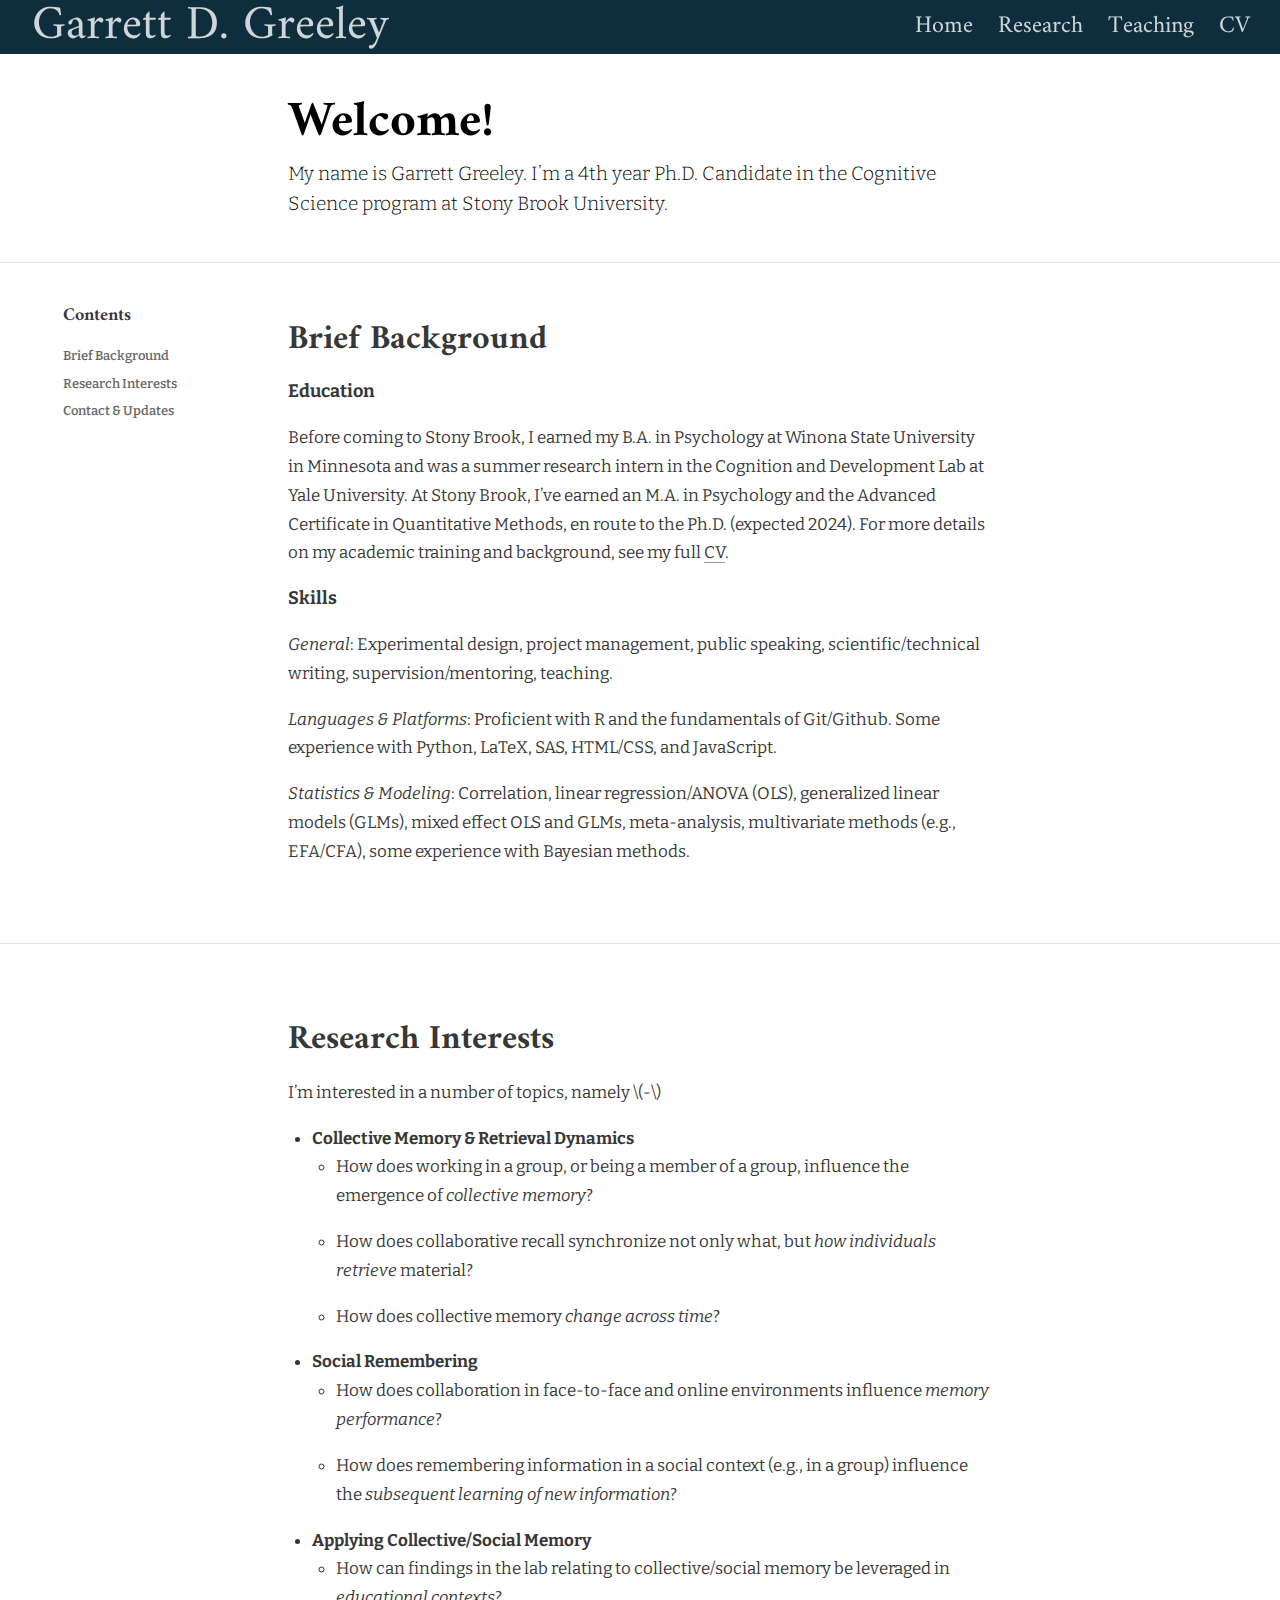
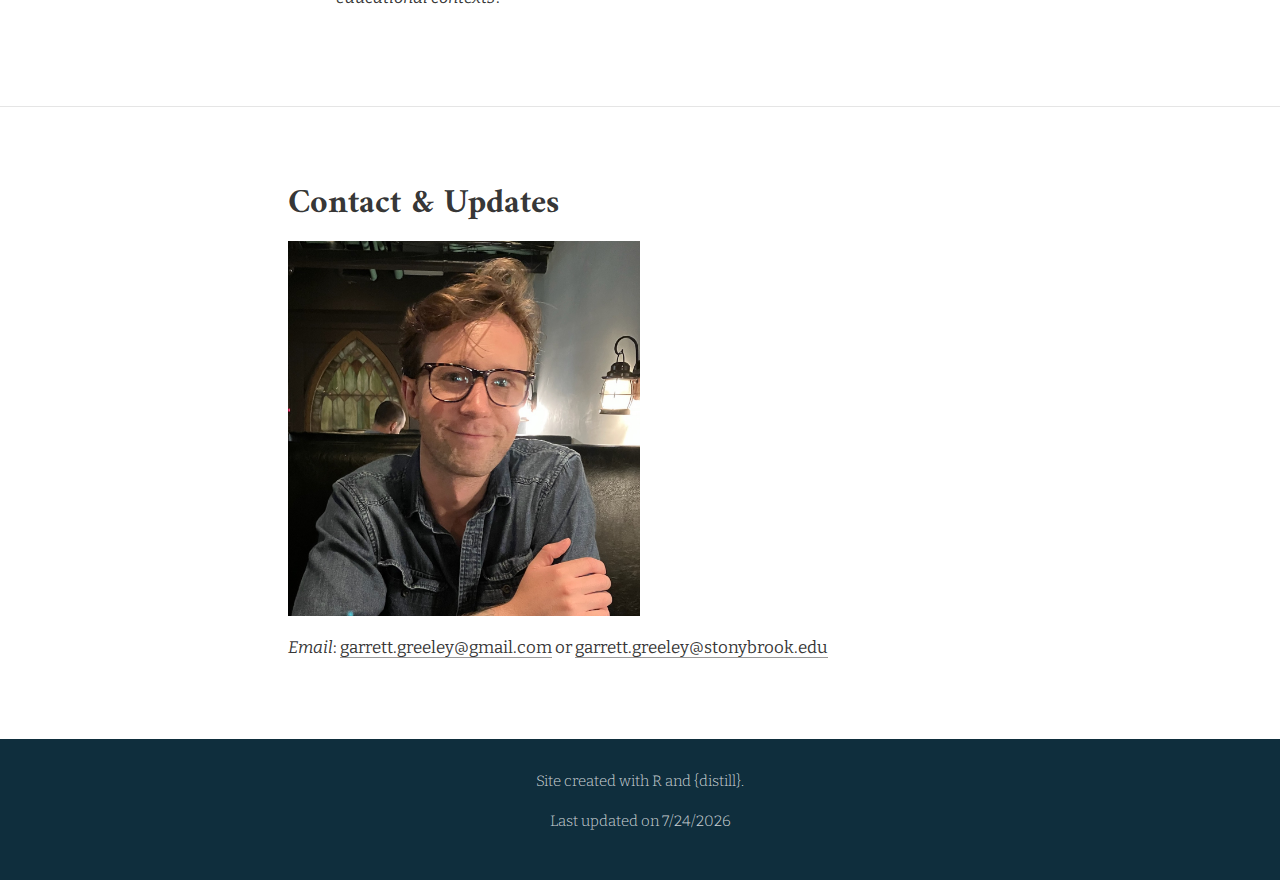
==== commit b0a256e9: "add photo to bottom of home page" ====
--- a/docs/index.html
+++ b/docs/index.html
@@ -2497,6 +2497,9 @@
 </div>
 <hr />
 <h1 id="contact-updates">Contact &amp; Updates</h1>
+<div class="layout-chunk" data-layout="l-body">
+<p><img src="images/denver.JPG" width="50%" style="display: block; margin: auto auto auto 0;" /></p>
+</div>
 <p><em>Email</em>: <a href="garrett.greeley@gmail.com">garrett.greeley@gmail.com</a> or <a href="garrett.greeley@stonybrook.edu">garrett.greeley@stonybrook.edu</a></p>
 <div class="sourceCode" id="cb1"><pre class="sourceCode r distill-force-highlighting-css"><code class="sourceCode r"></code></pre></div>
 <!--radix_placeholder_article_footer-->
